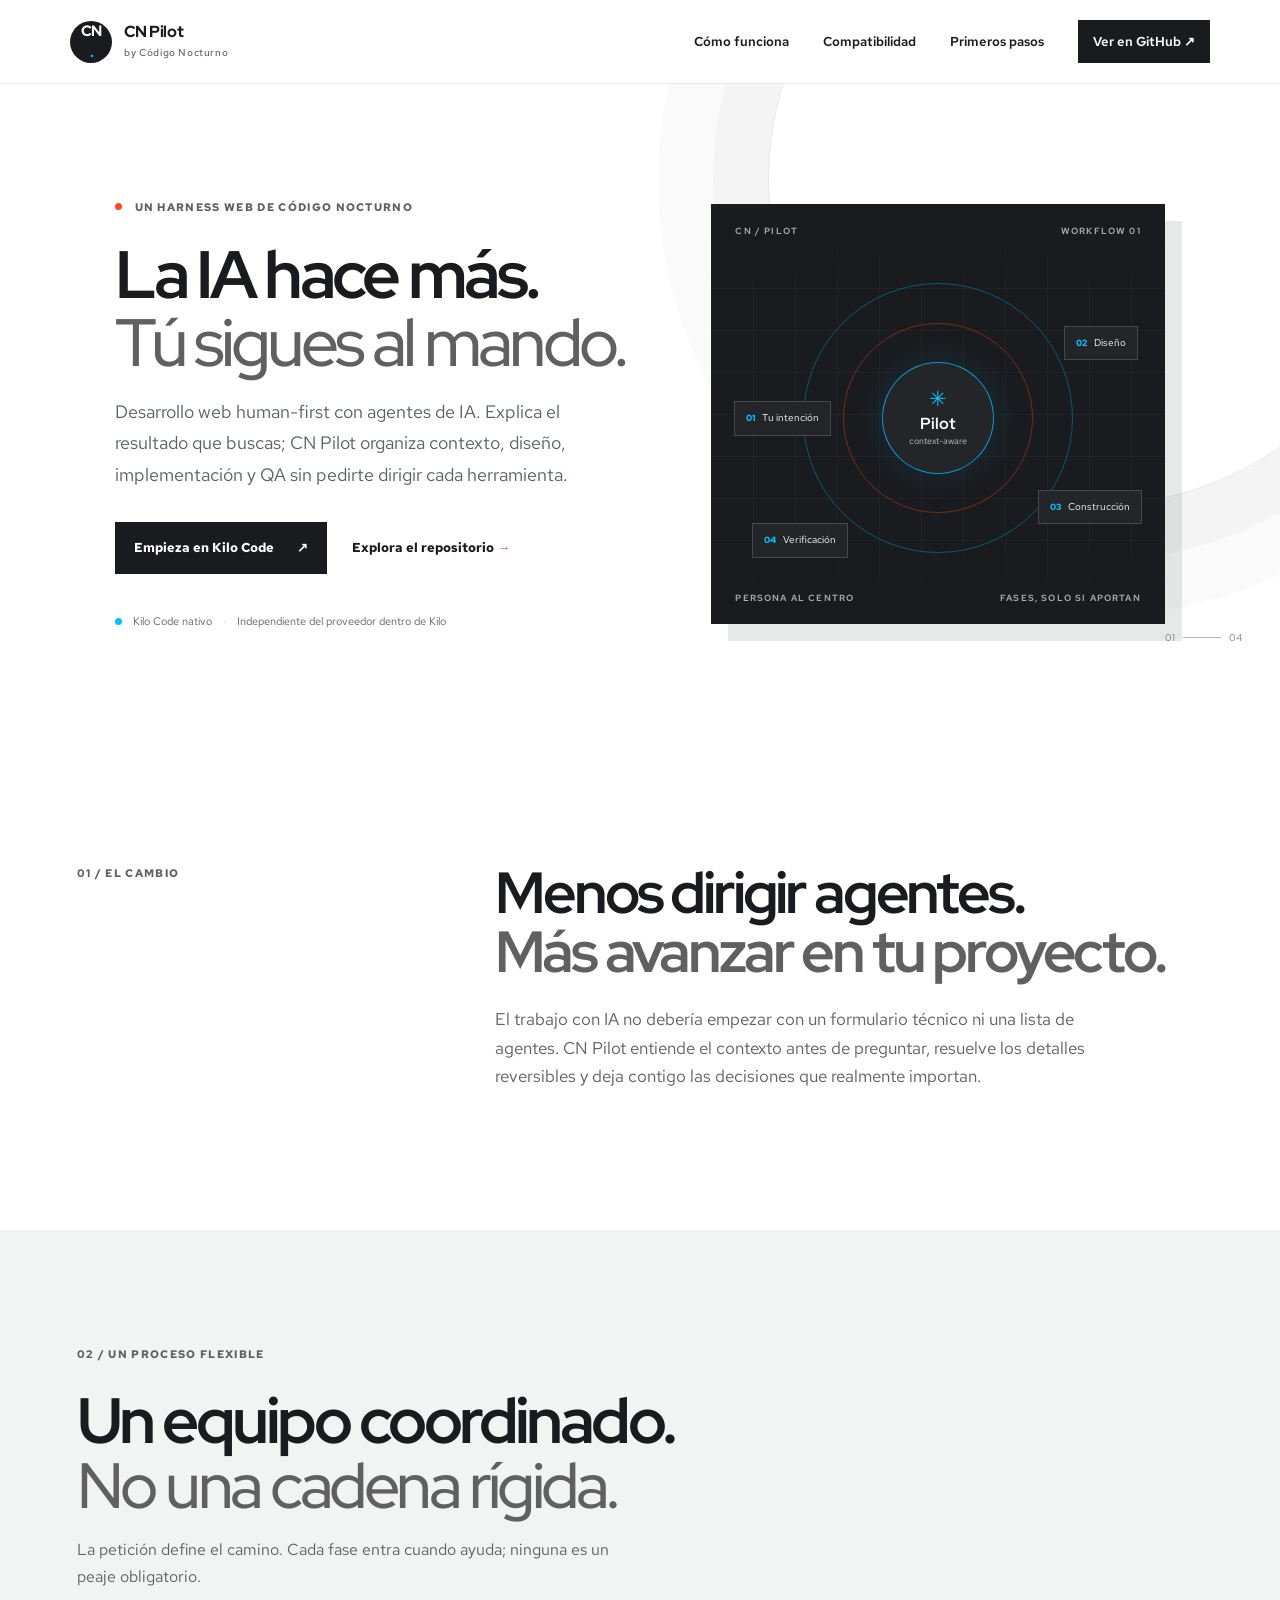
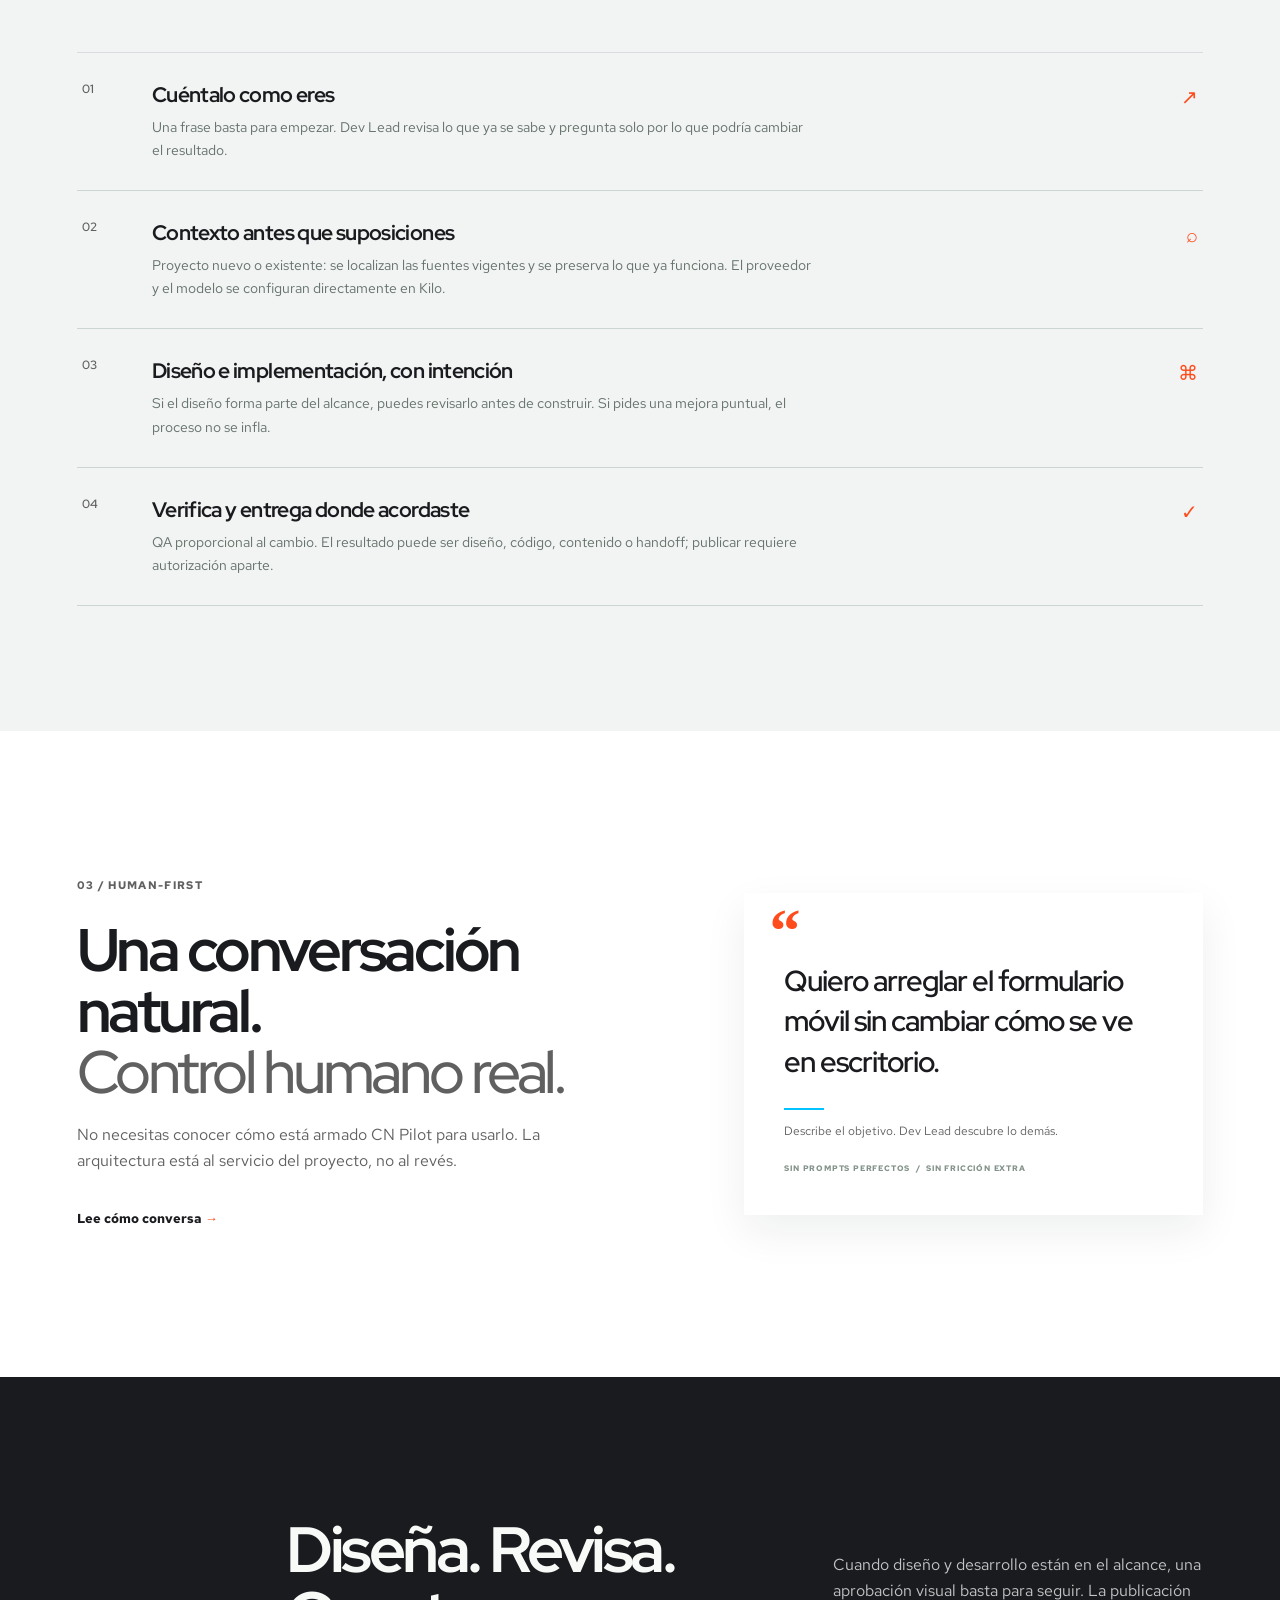
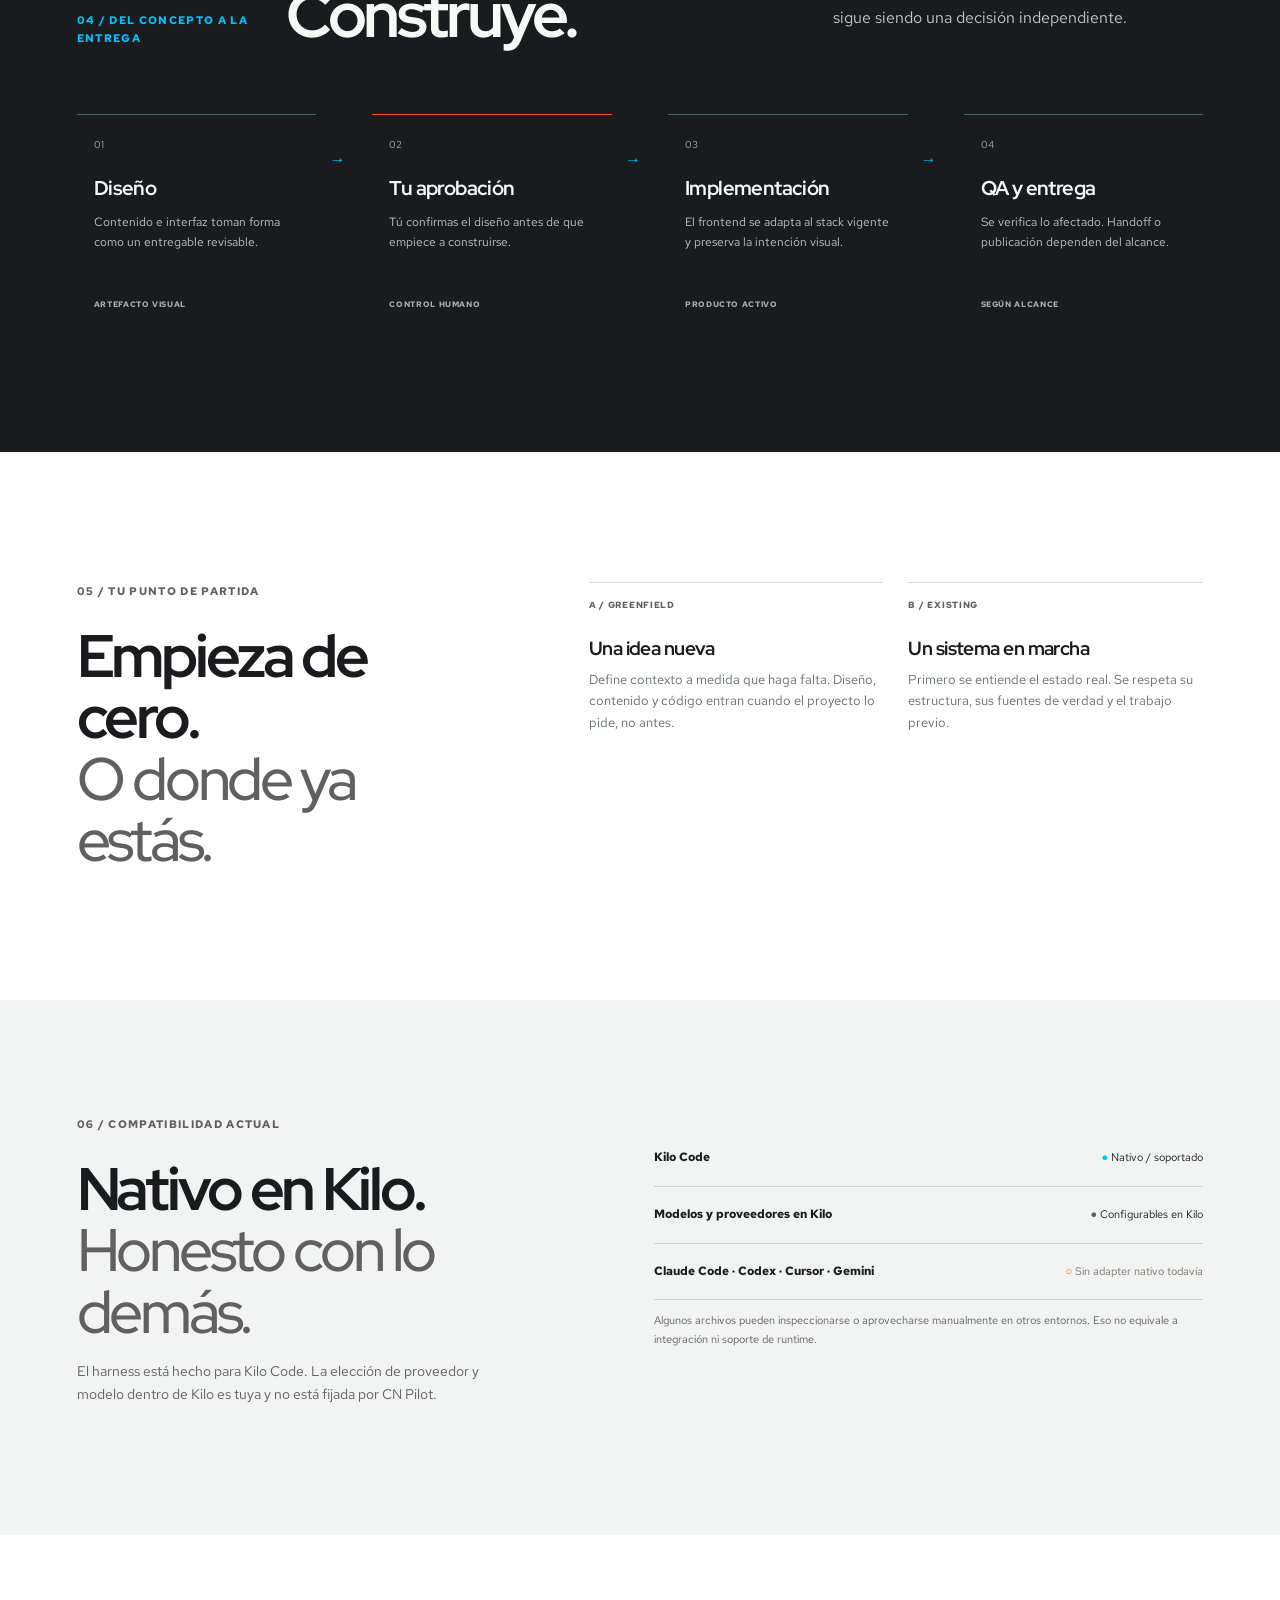
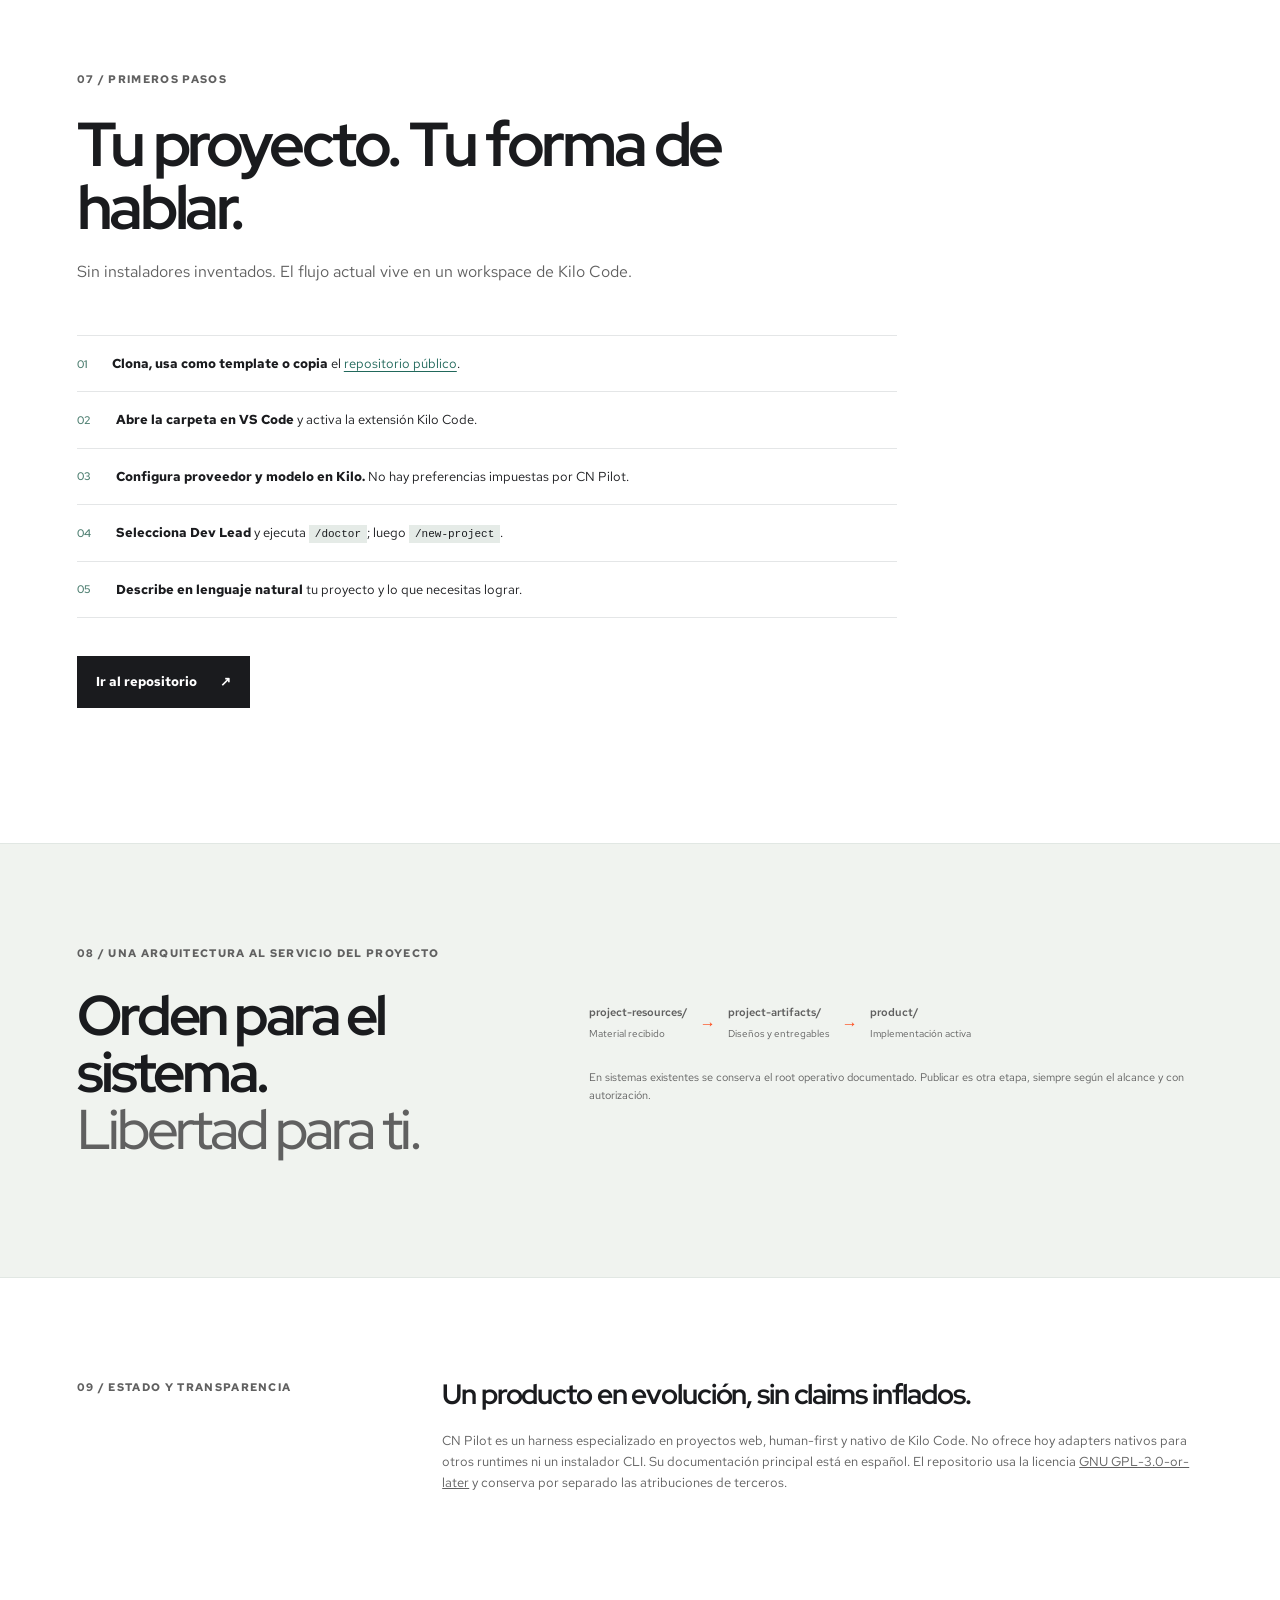
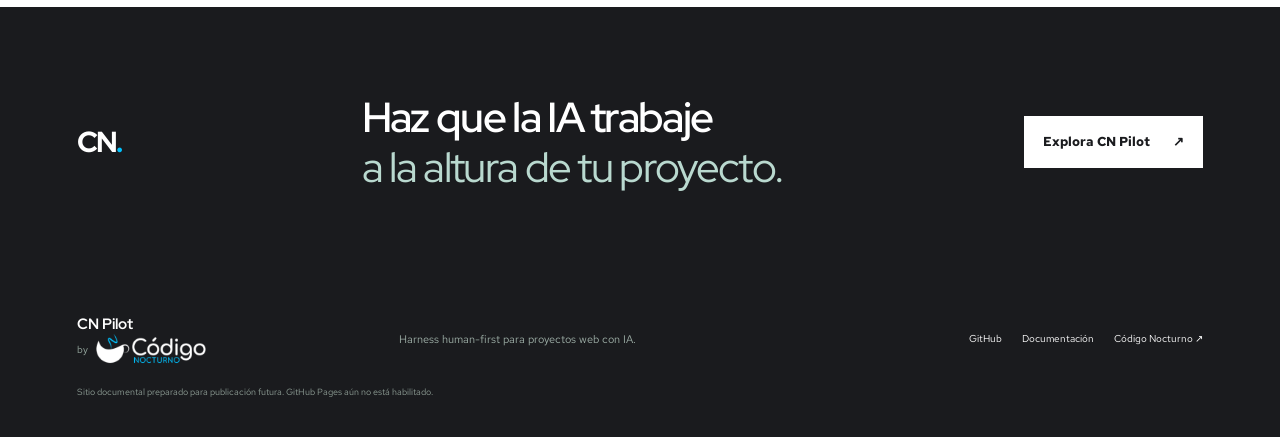
==== index.html @ 7b856ebf "docs: preparar sitio público de CN Pilot" ====
<!doctype html>
<html lang="es">
<head>
  <meta charset="utf-8">
  <meta name="viewport" content="width=device-width, initial-scale=1">
  <meta name="theme-color" content="#1a1b1e">
  <title>CN Pilot — desarrollo web human-first con agentes de IA</title>
  <meta name="description" content="CN Pilot coordina proyectos web con IA desde Kilo Code: contexto, diseño, implementación y QA, guiados por personas.">
  <link rel="canonical" href="https://luisygm.github.io/cn-pilot/">
  <meta property="og:type" content="website">
  <meta property="og:title" content="CN Pilot — desarrollo web human-first">
  <meta property="og:description" content="Un harness web human-first y nativo de Kilo Code. Tú describes el resultado; CN Pilot coordina el trabajo proporcionalmente.">
  <meta property="og:url" content="https://luisygm.github.io/cn-pilot/">
  <meta property="og:image" content="https://luisygm.github.io/cn-pilot/assets/og-image.png">
  <meta property="og:image:width" content="1200">
  <meta property="og:image:height" content="630">
  <meta property="og:image:alt" content="CN Pilot by Código Nocturno — La IA hace más. Tú sigues al mando.">
  <meta property="og:site_name" content="CN Pilot by Código Nocturno">
  <meta name="twitter:card" content="summary_large_image">
  <meta name="twitter:title" content="CN Pilot — desarrollo web human-first">
  <meta name="twitter:description" content="Un harness web human-first y nativo de Kilo Code.">
  <meta name="twitter:image" content="https://luisygm.github.io/cn-pilot/assets/og-image.png">
  <meta name="twitter:image:alt" content="CN Pilot by Código Nocturno — La IA hace más. Tú sigues al mando.">
  <link rel="icon" href="assets/favicon.svg" type="image/svg+xml">
  <link rel="stylesheet" href="assets/styles.css">
  <script src="assets/site.js" defer></script>
</head>
<body>
  <a class="skip-link" href="#contenido">Saltar al contenido</a>
  <header class="site-header">
    <a class="brand" href="#inicio" aria-label="CN Pilot, inicio">
      <span class="brand-mark" aria-hidden="true">CN<span>.</span></span>
      <span class="brand-name">CN Pilot<small>by Código Nocturno</small></span>
    </a>
    <button class="menu-toggle" aria-expanded="false" aria-controls="site-nav" aria-label="Abrir menú">Menú <span aria-hidden="true">＋</span></button>
    <nav id="site-nav" class="site-nav" aria-label="Navegación principal">
      <a href="#como-funciona">Cómo funciona</a>
      <a href="#compatibilidad">Compatibilidad</a>
      <a href="#empezar">Primeros pasos</a>
      <a class="nav-cta" href="https://github.com/LuisYGM/cn-pilot">Ver en GitHub <span aria-hidden="true">↗</span></a>
    </nav>
  </header>

  <main id="contenido">
    <section class="hero" id="inicio" aria-labelledby="hero-title">
      <div class="hero-copy">
        <p class="eyebrow"><span class="signal" aria-hidden="true"></span> Un harness web de Código Nocturno</p>
        <h1 id="hero-title">La IA hace más.<br><em>Tú sigues al mando.</em></h1>
        <p class="hero-lede">Desarrollo web human-first con agentes de IA. Explica el resultado que buscas; CN Pilot organiza contexto, diseño, implementación y QA sin pedirte dirigir cada herramienta.</p>
        <div class="hero-actions">
          <a class="button button-primary" href="#empezar">Empieza en Kilo Code <span aria-hidden="true">↗</span></a>
          <a class="text-link" href="https://github.com/LuisYGM/cn-pilot">Explora el repositorio <span aria-hidden="true">→</span></a>
        </div>
        <div class="hero-meta"><span class="kilo-dot" aria-hidden="true"></span> Kilo Code nativo <span class="meta-divider">·</span> Independiente del proveedor dentro de Kilo</div>
      </div>
      <div class="hero-visual" aria-label="Ilustración conceptual del flujo de trabajo">
        <div class="visual-top"><span>CN / PILOT</span><span>WORKFLOW 01</span></div>
        <div class="visual-lines" aria-hidden="true"><i></i><i></i><i></i><i></i><i></i></div>
        <div class="orbit orbit-one" aria-hidden="true"></div><div class="orbit orbit-two" aria-hidden="true"></div>
        <div class="pilot-core"><span class="core-cross" aria-hidden="true">✳</span><strong>Pilot</strong><small>context-aware</small></div>
        <div class="node node-human"><b>01</b><span>Tu intención</span></div>
        <div class="node node-design"><b>02</b><span>Diseño</span></div>
        <div class="node node-build"><b>03</b><span>Construcción</span></div>
        <div class="node node-qa"><b>04</b><span>Verificación</span></div>
        <div class="visual-bottom"><span>PERSONA AL CENTRO</span><span>FASES, SOLO SI APORTAN</span></div>
      </div>
      <div class="hero-index" aria-hidden="true"><span>01</span><span class="index-line"></span><span>04</span></div>
    </section>

    <section class="intro section-shell" aria-labelledby="intro-title">
      <p class="section-kicker">01 / El cambio</p>
      <div class="intro-content"><h2 id="intro-title">Menos dirigir agentes.<br><span>Más avanzar en tu proyecto.</span></h2><p>El trabajo con IA no debería empezar con un formulario técnico ni una lista de agentes. CN Pilot entiende el contexto antes de preguntar, resuelve los detalles reversibles y deja contigo las decisiones que realmente importan.</p></div>
    </section>

    <section class="workflow" id="como-funciona" aria-labelledby="workflow-title">
      <div class="section-shell">
        <div class="section-heading"><p class="section-kicker">02 / Un proceso flexible</p><h2 id="workflow-title">Un equipo coordinado.<br><em>No una cadena rígida.</em></h2><p>La petición define el camino. Cada fase entra cuando ayuda; ninguna es un peaje obligatorio.</p></div>
        <ol class="steps">
          <li><span class="step-num">01</span><div><h3>Cuéntalo como eres</h3><p>Una frase basta para empezar. Dev Lead revisa lo que ya se sabe y pregunta solo por lo que podría cambiar el resultado.</p></div><span class="step-symbol" aria-hidden="true">↗</span></li>
          <li><span class="step-num">02</span><div><h3>Contexto antes que suposiciones</h3><p>Proyecto nuevo o existente: se localizan las fuentes vigentes y se preserva lo que ya funciona. El proveedor y el modelo se configuran directamente en Kilo.</p></div><span class="step-symbol" aria-hidden="true">⌕</span></li>
          <li><span class="step-num">03</span><div><h3>Diseño e implementación, con intención</h3><p>Si el diseño forma parte del alcance, puedes revisarlo antes de construir. Si pides una mejora puntual, el proceso no se infla.</p></div><span class="step-symbol" aria-hidden="true">⌘</span></li>
          <li><span class="step-num">04</span><div><h3>Verifica y entrega donde acordaste</h3><p>QA proporcional al cambio. El resultado puede ser diseño, código, contenido o handoff; publicar requiere autorización aparte.</p></div><span class="step-symbol" aria-hidden="true">✓</span></li>
        </ol>
      </div>
    </section>

    <section class="human-first section-shell" aria-labelledby="human-title">
      <div class="human-copy"><p class="section-kicker">03 / Human-first</p><h2 id="human-title">Una conversación natural.<br><em>Control humano real.</em></h2><p>No necesitas conocer cómo está armado CN Pilot para usarlo. La arquitectura está al servicio del proyecto, no al revés.</p><a class="text-link" href="https://github.com/LuisYGM/cn-pilot/blob/main/.blueprint/docs/HUMAN-INTERACTION.md">Lee cómo conversa <span aria-hidden="true">→</span></a></div>
      <aside class="quote-card"><span class="quote-mark" aria-hidden="true">“</span><blockquote>Quiero arreglar el formulario móvil sin cambiar cómo se ve en escritorio.</blockquote><div class="quote-rule"></div><p>Describe el objetivo. Dev Lead descubre lo demás.</p><span class="quote-index">SIN PROMPTS PERFECTOS&nbsp; / &nbsp;SIN FRICCIÓN EXTRA</span></aside>
    </section>

    <section class="journey" aria-labelledby="journey-title">
      <div class="section-shell"><div class="journey-heading"><p class="section-kicker">04 / Del concepto a la entrega</p><h2 id="journey-title">Diseña. Revisa. Construye.</h2><p>Cuando diseño y desarrollo están en el alcance, una aprobación visual basta para seguir. La publicación sigue siendo una decisión independiente.</p></div>
        <div class="journey-track"><article><span class="track-step">01</span><h3>Diseño</h3><p>Contenido e interfaz toman forma como un entregable revisable.</p><span class="track-tag">ARTEFACTO VISUAL</span></article><span class="track-arrow" aria-hidden="true">→</span><article class="approval-step"><span class="track-step">02</span><h3>Tu aprobación</h3><p>Tú confirmas el diseño antes de que empiece a construirse.</p><span class="track-tag">CONTROL HUMANO</span></article><span class="track-arrow" aria-hidden="true">→</span><article><span class="track-step">03</span><h3>Implementación</h3><p>El frontend se adapta al stack vigente y preserva la intención visual.</p><span class="track-tag">PRODUCTO ACTIVO</span></article><span class="track-arrow" aria-hidden="true">→</span><article><span class="track-step">04</span><h3>QA y entrega</h3><p>Se verifica lo afectado. Handoff o publicación dependen del alcance.</p><span class="track-tag">SEGÚN ALCANCE</span></article></div>
      </div>
    </section>

    <section class="modes section-shell" aria-labelledby="modes-title"><div><p class="section-kicker">05 / Tu punto de partida</p><h2 id="modes-title">Empieza de cero.<br><em>O donde ya estás.</em></h2></div><div class="mode-grid"><article><span class="mode-marker">A / GREENFIELD</span><h3>Una idea nueva</h3><p>Define contexto a medida que haga falta. Diseño, contenido y código entran cuando el proyecto lo pide, no antes.</p></article><article><span class="mode-marker">B / EXISTING</span><h3>Un sistema en marcha</h3><p>Primero se entiende el estado real. Se respeta su estructura, sus fuentes de verdad y el trabajo previo.</p></article></div></section>

    <section class="compat" id="compatibilidad" aria-labelledby="compat-title"><div class="section-shell compat-layout"><div><p class="section-kicker">06 / Compatibilidad actual</p><h2 id="compat-title">Nativo en Kilo.<br><em>Honesto con lo demás.</em></h2><p>El harness está hecho para Kilo Code. La elección de proveedor y modelo dentro de Kilo es tuya y no está fijada por CN Pilot.</p></div><div class="compat-list"><div class="compat-row"><span class="compat-name">Kilo Code</span><span class="compat-state native">Nativo / soportado</span></div><div class="compat-row"><span class="compat-name">Modelos y proveedores en Kilo</span><span class="compat-state configurable">Configurables en Kilo</span></div><div class="compat-row"><span class="compat-name">Claude Code · Codex · Cursor · Gemini</span><span class="compat-state later">Sin adapter nativo todavía</span></div><p>Algunos archivos pueden inspeccionarse o aprovecharse manualmente en otros entornos. Eso no equivale a integración ni soporte de runtime.</p></div></div></section>

    <section class="start section-shell" id="empezar" aria-labelledby="start-title"><div class="start-heading"><p class="section-kicker">07 / Primeros pasos</p><h2 id="start-title">Tu proyecto. Tu forma de hablar.</h2><p>Sin instaladores inventados. El flujo actual vive en un workspace de Kilo Code.</p></div><ol class="start-list"><li><span>01</span><p><strong>Clona, usa como template o copia</strong> el <a href="https://github.com/LuisYGM/cn-pilot">repositorio público</a>.</p></li><li><span>02</span><p><strong>Abre la carpeta en VS Code</strong> y activa la extensión Kilo Code.</p></li><li><span>03</span><p><strong>Configura proveedor y modelo en Kilo.</strong> No hay preferencias impuestas por CN Pilot.</p></li><li><span>04</span><p><strong>Selecciona Dev Lead</strong> y ejecuta <code>/doctor</code>; luego <code>/new-project</code>.</p></li><li><span>05</span><p><strong>Describe en lenguaje natural</strong> tu proyecto y lo que necesitas lograr.</p></li></ol><a class="button button-dark" href="https://github.com/LuisYGM/cn-pilot">Ir al repositorio <span aria-hidden="true">↗</span></a></section>

    <section class="architecture" aria-labelledby="architecture-title"><div class="section-shell architecture-inner"><div><p class="section-kicker">08 / Una arquitectura al servicio del proyecto</p><h2 id="architecture-title">Orden para el sistema.<br><em>Libertad para ti.</em></h2></div><div class="architecture-map"><div><code>project-resources/</code><span>Material recibido</span></div><b aria-hidden="true">→</b><div><code>project-artifacts/</code><span>Diseños y entregables</span></div><b aria-hidden="true">→</b><div><code>product/</code><span>Implementación activa</span></div><p>En sistemas existentes se conserva el root operativo documentado. Publicar es otra etapa, siempre según el alcance y con autorización.</p></div></div></section>

    <section class="transparency section-shell" aria-labelledby="transparency-title"><p class="section-kicker">09 / Estado y transparencia</p><div><h2 id="transparency-title">Un producto en evolución, sin claims inflados.</h2><p>CN Pilot es un harness especializado en proyectos web, human-first y nativo de Kilo Code. No ofrece hoy adapters nativos para otros runtimes ni un instalador CLI. Su documentación principal está en español. El repositorio usa la licencia <a href="https://github.com/LuisYGM/cn-pilot/blob/main/LICENSE">GNU GPL-3.0-or-later</a> y conserva por separado las atribuciones de terceros.</p></div></section>

    <section class="closing"><div class="section-shell closing-inner"><span class="closing-mark" aria-hidden="true">CN<span>.</span></span><p>Haz que la IA trabaje<br><em>a la altura de tu proyecto.</em></p><a class="button button-light" href="https://github.com/LuisYGM/cn-pilot">Explora CN Pilot <span aria-hidden="true">↗</span></a></div></section>
  </main>
  <footer class="site-footer"><div class="footer-brand"><a href="#inicio">CN Pilot</a><span class="parent-brand">by <a href="https://codigonocturno.com/" aria-label="Código Nocturno"><img src="assets/codigo-nocturno-logo-white.png" width="110" height="31" alt="Código Nocturno" loading="lazy"></a></span></div><p>Harness human-first para proyectos web con IA.</p><div class="footer-links"><a href="https://github.com/LuisYGM/cn-pilot">GitHub</a><a href="https://github.com/LuisYGM/cn-pilot/tree/main/.blueprint/docs">Documentación</a><a href="https://codigonocturno.com/">Código Nocturno ↗</a></div><small>Sitio documental preparado para publicación futura. GitHub Pages aún no está habilitado.</small></footer>
</body>
</html>
---- assets/styles.css ----
@import url('https://fonts.googleapis.com/css2?family=Red+Hat+Display:wght@400;500;600;700;800;900&family=Red+Hat+Text:wght@400;500;600&display=swap');

:root{color-scheme:light;--ink:#172320;--muted:#66716d;--paper:#f7f8f4;--white:#fff;--line:#dce3df;--cyan:#00c3ff;--orange:#fe4c1c;--green:#17463d;--deep:#10211f;--font-display:'Red Hat Display',Arial,sans-serif;--font-body:'Red Hat Text',Arial,sans-serif;--measure:1200px;scroll-behavior:smooth}
*{box-sizing:border-box}body{margin:0;color:var(--ink);background:var(--paper);font-family:var(--font-body);font-size:16px;line-height:1.65;-webkit-font-smoothing:antialiased}a{color:inherit}a:focus-visible,button:focus-visible{outline:3px solid var(--orange);outline-offset:4px}.skip-link{position:absolute;z-index:20;top:8px;left:8px;transform:translateY(-150%);padding:10px 14px;background:var(--white);color:var(--ink)}.skip-link:focus{transform:none}.site-header{height:84px;padding:0 max(5.5vw,24px);display:flex;align-items:center;justify-content:space-between;border-bottom:1px solid rgba(23,35,32,.1);background:var(--paper)}.brand{display:flex;align-items:center;gap:12px;text-decoration:none}.brand-mark{width:42px;height:42px;border-radius:50%;display:grid;place-items:center;background:var(--deep);color:var(--white);font:800 15px var(--font-display);letter-spacing:-1px}.brand-mark span,.closing-mark span{color:var(--cyan)}.brand-name{font:800 16px/1.05 var(--font-display);letter-spacing:-.4px}.brand-name small{display:block;margin-top:5px;font:500 10px var(--font-body);letter-spacing:.06em;color:var(--muted)}.site-nav{display:flex;align-items:center;gap:34px}.site-nav a{text-decoration:none;font-size:13px;font-weight:600}.site-nav a:hover,.footer-links a:hover,.text-link:hover{color:#087f9c}.site-nav .nav-cta{padding:11px 15px;background:var(--deep);color:white}.menu-toggle{display:none}.hero{position:relative;min-height:650px;padding:96px max(9vw,32px) 86px;display:grid;grid-template-columns:1.08fr .92fr;gap:5vw;align-items:center;overflow:hidden;background:var(--paper)}.hero:before{content:"";position:absolute;top:-230px;right:-140px;width:650px;height:650px;border:1px solid rgba(23,70,61,.1);border-radius:50%;box-shadow:0 0 0 55px rgba(23,70,61,.025),0 0 0 110px rgba(23,70,61,.02)}.hero-copy,.hero-visual{position:relative;z-index:1}.eyebrow,.section-kicker{margin:0;color:#3c6860;font-size:11px;font-weight:700;letter-spacing:.12em;text-transform:uppercase}.signal{display:inline-block;width:7px;height:7px;margin-right:9px;vertical-align:1px;background:var(--orange);border-radius:50%}.hero h1,.section-heading h2,.intro h2,.human-copy h2,.journey-heading h2,.modes h2,.compat h2,.start h2,.architecture h2{margin:25px 0 19px;font:700 clamp(42px,5.2vw,70px)/1.02 var(--font-display);letter-spacing:-.055em}.hero h1 em,.section-heading h2 em,.human-copy h2 em,.modes h2 em,.compat h2 em,.architecture h2 em{font-weight:500;font-style:normal;color:#458277}.hero-lede{max-width:520px;color:#58645f;font-size:18px;line-height:1.75}.hero-actions{display:flex;align-items:center;gap:25px;margin-top:32px}.button{display:inline-flex;align-items:center;gap:23px;padding:15px 19px;text-decoration:none;font-size:13px;font-weight:700;transition:transform .2s,background .2s}.button:hover{transform:translateY(-2px)}.button-primary{background:var(--green);color:white}.button-primary:hover{background:var(--deep)}.text-link{font-size:13px;font-weight:700;text-decoration:none}.text-link span{color:var(--orange)}.hero-meta{margin-top:38px;color:var(--muted);font-size:11px}.kilo-dot{display:inline-block;width:7px;height:7px;border-radius:50%;background:var(--cyan);margin-right:8px}.meta-divider{margin:0 8px;color:#adb6b1}.hero-visual{height:420px;max-width:520px;width:100%;justify-self:end;background:var(--deep);color:white;overflow:hidden;position:relative;box-shadow:17px 17px 0 rgba(23,70,61,.11)}.visual-top,.visual-bottom{position:absolute;left:24px;right:24px;display:flex;justify-content:space-between;font:600 9px var(--font-body);letter-spacing:.13em;color:#9db3aa}.visual-top{top:21px}.visual-bottom{bottom:20px}.visual-lines{position:absolute;inset:0;opacity:.24;background-image:linear-gradient(rgba(185,210,197,.16) 1px,transparent 1px),linear-gradient(90deg,rgba(185,210,197,.16) 1px,transparent 1px);background-size:42px 42px;mask-image:linear-gradient(to bottom,transparent 3%,#000 22%,#000 78%,transparent 100%)}.orbit{position:absolute;left:50%;top:51%;transform:translate(-50%,-50%);border:1px solid rgba(0,195,255,.35);border-radius:50%}.orbit-one{width:270px;height:270px}.orbit-two{width:190px;height:190px;border-color:rgba(254,76,28,.38)}.pilot-core{position:absolute;left:50%;top:51%;transform:translate(-50%,-50%);width:112px;height:112px;border-radius:50%;display:flex;align-items:center;justify-content:center;flex-direction:column;border:1px solid rgba(0,195,255,.75);background:#18342f;box-shadow:0 0 35px rgba(0,195,255,.13)}.core-cross{font-size:21px;color:var(--cyan);line-height:1}.pilot-core strong{font:700 16px var(--font-display);margin-top:4px}.pilot-core small{font-size:9px;color:#b2c5bd}.node{position:absolute;padding:8px 11px;background:#203b35;border:1px solid rgba(255,255,255,.16);font-size:10px}.node b{color:var(--cyan);margin-right:7px;font-size:9px}.node-human{left:5%;top:47%}.node-design{right:6%;top:29%}.node-build{right:5%;top:68%}.node-qa{left:9%;top:76%}.hero-index{position:absolute;right:3%;bottom:88px;display:flex;align-items:center;gap:8px;color:#78847d;font-size:10px}.index-line{width:38px;height:1px;background:#aeb9b3}.section-shell{width:min(var(--measure),calc(100% - 12vw));margin-inline:auto}.intro{padding-block:130px 140px;display:grid;grid-template-columns:.6fr 1.4fr;gap:9vw}.intro h2{font-size:clamp(35px,4.5vw,58px);margin:0 0 24px}.intro h2 span{color:#59736c}.intro-content>p{max-width:630px;margin:0;color:var(--muted);font-size:17px}.workflow{padding:115px 0 125px;background:#e9efeb}.section-heading{max-width:700px}.section-heading h2,.journey-heading h2{font-size:clamp(40px,5vw,64px)}.section-heading>p:last-child,.journey-heading>p:last-child{max-width:550px;color:var(--muted)}.steps{margin:62px 0 0;padding:0;list-style:none;border-top:1px solid #cbd6d0}.steps li{min-height:133px;padding:28px 5px;display:grid;grid-template-columns:70px 1fr 40px;align-items:start;border-bottom:1px solid #cbd6d0}.step-num{font:600 12px var(--font-display);color:#4d7d71}.steps h3,.journey-track h3,.mode-grid h3{margin:0 0 8px;font:700 21px var(--font-display);letter-spacing:-.03em}.steps p,.mode-grid p{max-width:660px;margin:0;color:#63716a;font-size:14px}.step-symbol{justify-self:end;font-size:20px;color:var(--orange)}.human-first{padding-block:145px;display:grid;grid-template-columns:1fr .85fr;gap:10vw;align-items:center}.human-copy h2,.modes h2,.compat h2,.architecture h2{font-size:clamp(39px,4.8vw,60px)}.human-copy>p:not(.section-kicker){max-width:465px;color:var(--muted)}.human-copy .text-link{display:inline-block;margin-top:18px}.quote-card{position:relative;padding:40px 40px 35px;background:white;box-shadow:0 16px 40px rgba(16,33,31,.07)}.quote-mark{position:absolute;top:2px;left:25px;color:var(--orange);font:700 62px Georgia}.quote-card blockquote{position:relative;margin:28px 0 25px;font:600 clamp(21px,2.4vw,29px)/1.4 var(--font-display);letter-spacing:-.035em}.quote-rule{width:40px;height:2px;background:var(--cyan)}.quote-card p{color:var(--muted);font-size:12px}.quote-index{color:#83928a;font-size:8px;font-weight:700;letter-spacing:.1em}.journey{padding-block:115px;background:var(--deep);color:#f7faf7}.journey-heading{display:flex;align-items:end;justify-content:space-between;gap:30px}.journey-heading h2{margin-bottom:0}.journey-heading>p:last-child{max-width:370px;color:#b0c1b8}.journey .section-kicker{color:#8bb4a5}.journey-track{display:grid;grid-template-columns:1fr 30px 1fr 30px 1fr 30px 1fr;gap:13px;margin-top:67px}.journey-track article{min-height:205px;padding:22px 17px;border-top:1px solid #466158}.journey-track .approval-step{border-color:var(--orange)}.track-step{display:block;margin-bottom:21px;color:#7fa899;font-size:10px}.journey-track h3{font-size:20px}.journey-track p{min-height:64px;color:#b2c1b9;font-size:12px;line-height:1.65}.track-tag{color:#8ca79b;font-size:8px;font-weight:700;letter-spacing:.08em}.track-arrow{padding-top:33px;color:var(--cyan)}.modes{padding-block:130px;display:grid;grid-template-columns:.8fr 1.2fr;gap:8vw;align-items:start}.modes h2{margin-bottom:0}.mode-grid{display:grid;grid-template-columns:1fr 1fr;gap:25px}.mode-grid article{padding-top:15px;border-top:1px solid #bdcac3}.mode-marker{display:block;margin-bottom:23px;color:#64877d;font-size:9px;font-weight:700;letter-spacing:.08em}.mode-grid h3{font-size:19px}.mode-grid p{font-size:13px}.compat{padding-block:115px;background:#e9efeb}.compat-layout{display:grid;grid-template-columns:.9fr 1.1fr;gap:10vw}.compat h2{margin-bottom:18px}.compat-layout>div:first-child>p:last-child{max-width:435px;color:var(--muted);font-size:14px}.compat-list{padding-top:15px}.compat-row{display:flex;justify-content:space-between;gap:20px;padding:18px 0;border-bottom:1px solid #cbd6d0;font-size:12px}.compat-name{font-weight:700}.compat-state{font-size:11px}.native{color:#236b52}.configurable{color:#397583}.later{color:#7a7368}.compat-list>p{color:var(--muted);font-size:11px}.start{padding-block:135px}.start-heading{max-width:740px}.start h2{font-size:clamp(39px,5vw,62px)}.start-heading>p:last-child{color:var(--muted)}.start-list{max-width:820px;margin:50px 0 38px;padding:0;list-style:none;border-top:1px solid var(--line)}.start-list li{display:flex;gap:25px;align-items:center;padding:17px 0;border-bottom:1px solid var(--line)}.start-list li>span{font:600 11px var(--font-display);color:#508073}.start-list p{margin:0;font-size:13px}.start-list code{padding:3px 6px;background:#e5ebe7;font-size:11px}.start-list a{color:#21685b;text-decoration-thickness:1px;text-underline-offset:3px}.button-dark{background:var(--deep);color:white}.button-dark:hover{background:#245b4e}.architecture{padding-block:100px;background:#f0f3ef;border-block:1px solid #e1e7e3}.architecture-inner{display:grid;grid-template-columns:.8fr 1.2fr;gap:8vw;align-items:center}.architecture h2{font-size:clamp(38px,4.5vw,56px)}.architecture-map{display:flex;align-items:center;gap:12px;flex-wrap:wrap}.architecture-map>div{display:flex;flex-direction:column;gap:7px}.architecture-map code{font:600 11px var(--font-body);color:#286756}.architecture-map span{color:var(--muted);font-size:10px}.architecture-map>b{color:var(--orange)}.architecture-map>p{flex-basis:100%;margin-top:13px;color:var(--muted);font-size:11px}.transparency{padding-block:100px;display:grid;grid-template-columns:.55fr 1.45fr;gap:6vw}.transparency h2{margin:0 0 18px;font:700 28px/1.2 var(--font-display);letter-spacing:-.04em}.transparency>div>p{max-width:820px;color:var(--muted);font-size:13px}.closing{background:var(--green);color:white}.closing-inner{min-height:270px;display:flex;align-items:center;justify-content:space-between;gap:25px}.closing-mark{font:800 29px var(--font-display);letter-spacing:-2px}.closing-inner>p{margin:0;font:600 clamp(24px,3.4vw,42px)/1.2 var(--font-display);letter-spacing:-.04em}.closing-inner>p em{color:#b9d9cf;font-style:normal;font-weight:400}.button-light{background:white;color:var(--deep)}.site-footer{padding:37px max(6vw,24px);display:grid;grid-template-columns:1fr 1.3fr 1.3fr;align-items:center;gap:20px;background:var(--deep);color:white}.footer-brand{display:flex;flex-direction:column;font:700 15px var(--font-display)}.footer-brand>a,.footer-brand span a{color:white;text-decoration:none}.footer-brand span{color:#98aaa1;font:400 10px var(--font-body)}.site-footer>p{color:#9eafa7;font-size:11px}.footer-links{display:flex;justify-content:flex-end;gap:20px}.footer-links a{font-size:10px;text-decoration:none}.site-footer>small{grid-column:1/-1;color:#8d9c94;font-size:9px}
@media(max-width:900px){.site-nav{gap:18px}.hero{padding-inline:7vw;gap:3vw}.hero-visual{height:370px}.node{font-size:9px}.section-shell{width:calc(100% - 10vw)}.intro{gap:5vw}.journey-heading{display:block}.journey-heading>p:last-child{margin-top:18px}.journey-track{grid-template-columns:1fr 20px 1fr;row-gap:10px}.journey-track article:nth-of-type(3){grid-column:1}.journey-track article:nth-of-type(4){grid-column:3}.journey-track .track-arrow:nth-of-type(4){grid-column:2;grid-row:2}.modes,.compat-layout,.architecture-inner{gap:5vw}.site-footer{grid-template-columns:1fr 1fr}.footer-links{grid-column:1/-1;justify-content:flex-start}}
@media(max-width:680px){.site-header{height:70px;padding-inline:22px}.menu-toggle{display:flex;gap:8px;align-items:center;border:0;background:transparent;color:var(--ink);font:600 12px var(--font-body);padding:10px}.menu-toggle span{color:var(--orange);font-size:18px}.site-nav{display:none;position:absolute;z-index:5;top:69px;left:0;right:0;padding:18px 22px 24px;flex-direction:column;align-items:stretch;gap:0;background:var(--paper);border-bottom:1px solid var(--line)}.site-nav.is-open{display:flex}.site-nav a{padding:12px 4px}.site-nav .nav-cta{margin-top:8px;padding:13px}.hero{padding:73px 25px 70px;display:block;min-height:0}.hero h1{font-size:clamp(43px,11vw,61px)}.hero-lede{font-size:16px}.hero-actions{align-items:flex-start;flex-direction:column;gap:18px}.hero-meta{font-size:10px}.hero-visual{height:340px;margin-top:55px}.node-human{left:3%}.node-design{right:3%}.node-build{right:2%}.node-qa{left:5%}.hero-index{display:none}.section-shell{width:calc(100% - 48px)}.intro{padding-block:86px;display:block}.intro-content{margin-top:30px}.intro h2{font-size:39px}.intro-content>p{font-size:15px}.workflow{padding-block:83px}.section-heading h2,.journey-heading h2{font-size:43px}.steps{margin-top:42px}.steps li{grid-template-columns:43px 1fr 22px;gap:4px;min-height:0;padding-block:24px}.steps h3{font-size:18px}.steps p{font-size:12px}.step-symbol{font-size:16px}.human-first{padding-block:90px;display:block}.human-copy h2,.modes h2,.compat h2,.architecture h2{font-size:42px}.quote-card{margin-top:40px;padding:32px 27px}.journey{padding-block:83px}.journey-track{grid-template-columns:1fr 22px 1fr;gap:8px}.journey-track article{padding:18px 8px;min-height:210px}.journey-track .track-step{margin-bottom:13px}.journey-track h3{font-size:16px}.journey-track p{font-size:11px}.journey-track .track-tag{font-size:7px}.track-arrow{padding-top:30px}.modes{padding-block:90px;display:block}.mode-grid{margin-top:35px;gap:18px}.mode-grid h3{font-size:17px}.mode-grid p{font-size:12px}.compat{padding-block:84px}.compat-layout{display:block}.compat-list{margin-top:34px}.compat-row{display:block}.compat-state{display:block;margin-top:4px}.start{padding-block:90px}.start h2{font-size:42px}.start-list{margin-top:35px}.start-list li{align-items:flex-start;gap:16px}.start-list p{font-size:12px}.architecture{padding-block:75px}.architecture-inner{display:block}.architecture-map{margin-top:30px;gap:8px}.architecture-map code{font-size:9px}.architecture-map span{font-size:8px}.transparency{padding-block:75px;display:block}.transparency>div{margin-top:22px}.transparency h2{font-size:26px}.closing-inner{min-height:0;padding-block:47px;display:grid;grid-template-columns:1fr auto}.closing-mark{grid-column:1}.closing-inner>p{grid-column:1/-1;grid-row:2;font-size:30px}.closing-inner .button{grid-column:1/-1;grid-row:3;justify-self:start}.site-footer{padding-block:30px;grid-template-columns:1fr;gap:10px}.footer-links{grid-column:auto;flex-wrap:wrap;gap:14px}.site-footer>small{grid-column:auto;margin-top:9px}}
@media(prefers-reduced-motion:reduce){:root{scroll-behavior:auto}*,*::before,*::after{animation-duration:.01ms!important;animation-iteration-count:1!important;transition-duration:.01ms!important}}

/* Identidad contrastada con el sitio vigente de Código Nocturno. */
:root{--ink:#1a1b1e;--muted:#606060;--paper:#fff;--line:#e4e6e7;--green:#1a1b1e;--deep:#1a1b1e}
.hero h1 em,.section-heading h2 em,.human-copy h2 em,.modes h2 em,.compat h2 em,.architecture h2 em{color:#606060}
.eyebrow,.section-kicker{color:#606060}
.site-nav a:hover,.footer-links a:hover,.text-link:hover{color:#00c3ff}
.hero:before{border-color:rgba(26,27,30,.1);box-shadow:0 0 0 55px rgba(26,27,30,.025),0 0 0 110px rgba(26,27,30,.02)}
.workflow,.compat{background:#f2f3f3}
.steps,.mode-grid article{border-color:#d8dcde}
.journey .section-kicker{color:#00c3ff}
.compat-state.native,.compat-state.configurable{color:#1a1b1e}
.compat-state.native:before{content:"● ";color:#00c3ff}
.compat-state.configurable:before{content:"● ";color:#606060}
.compat-state.later:before{content:"○ ";color:#fe4c1c}
.intro h2 span,.steps .step-num,.mode-marker,.architecture-map code{color:#606060}
.hero-visual{background:#1a1b1e}
.pilot-core,.node{background:#242529}
.visual-top,.visual-bottom,.visual-top span,.visual-bottom span{color:#a7adb0}
.pilot-core small,.journey-track p,.journey-heading>p:last-child{color:#c2c4c5}
.track-step,.track-tag,.journey .track-step,.journey .track-tag{color:#a7adb0}
.footer-brand .parent-brand{display:flex;align-items:center;gap:8px}
.footer-brand .parent-brand img{display:block;width:110px;height:auto;max-width:100%}
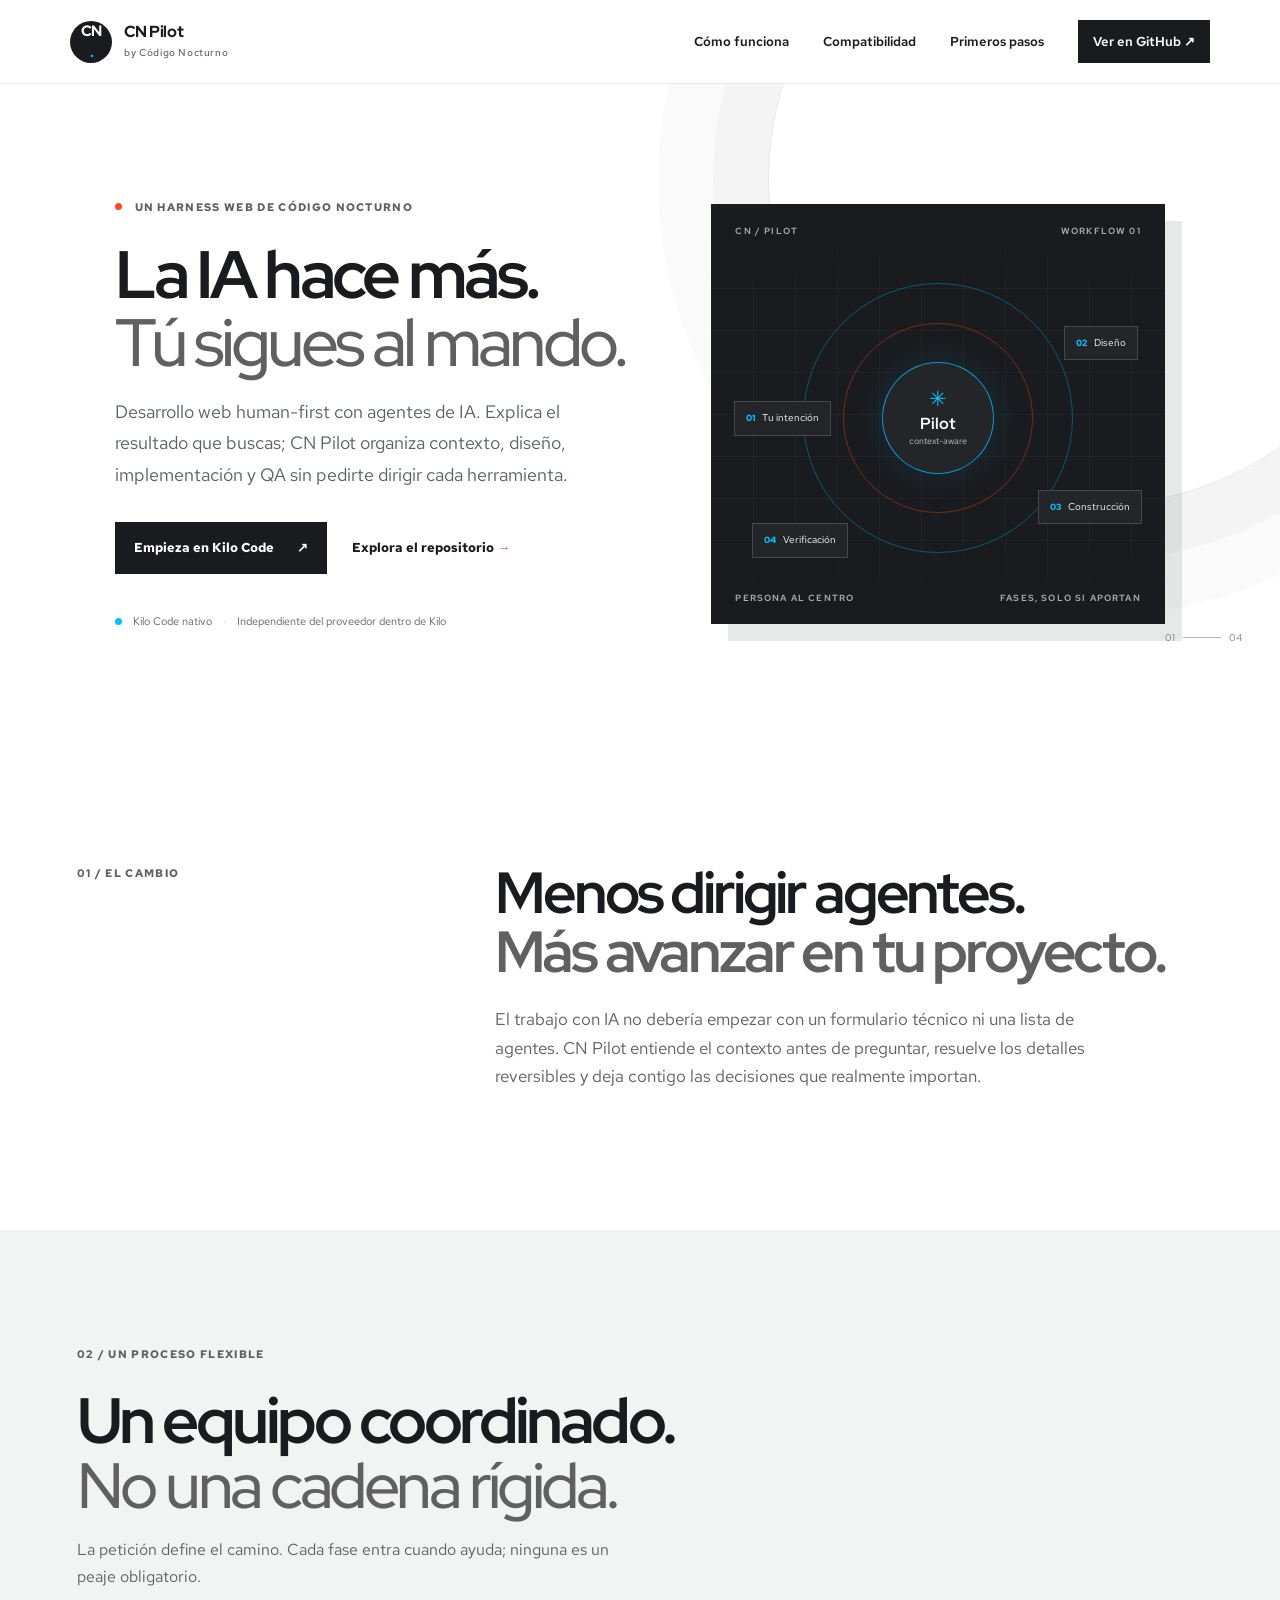
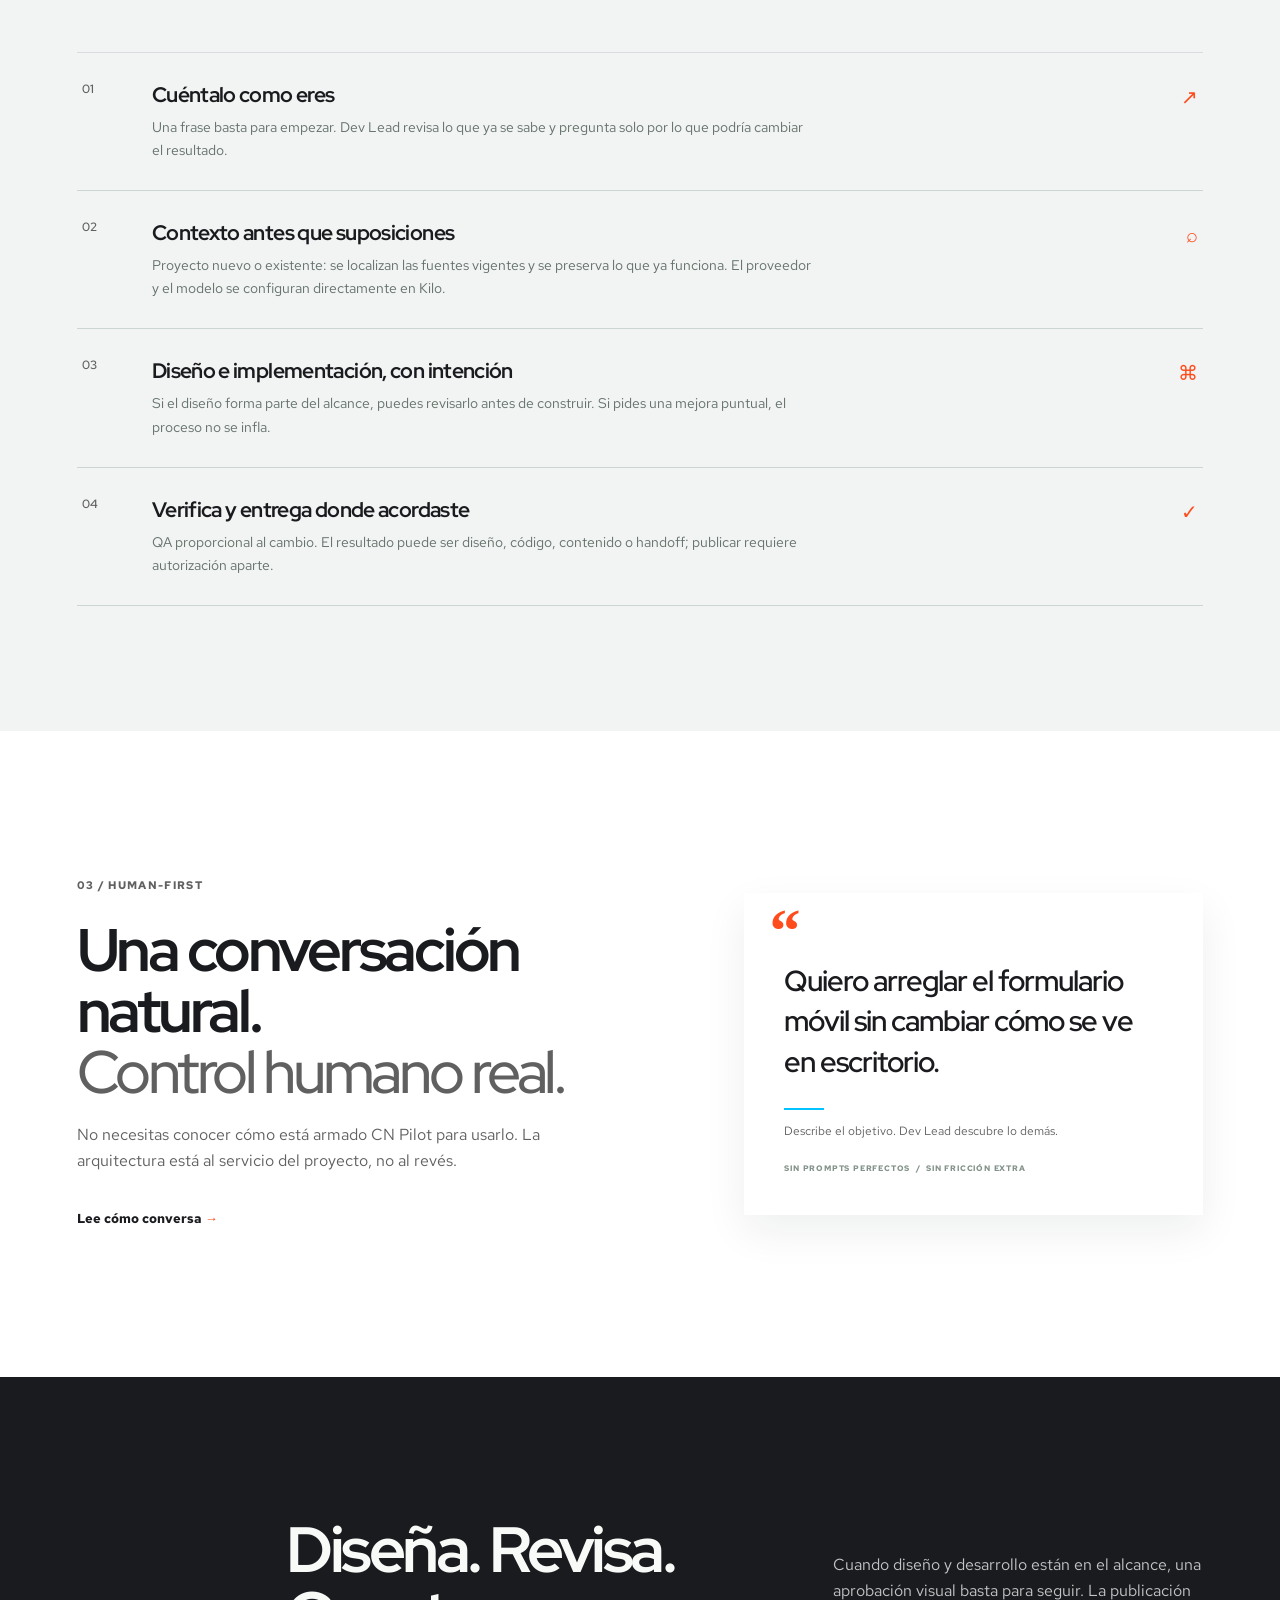
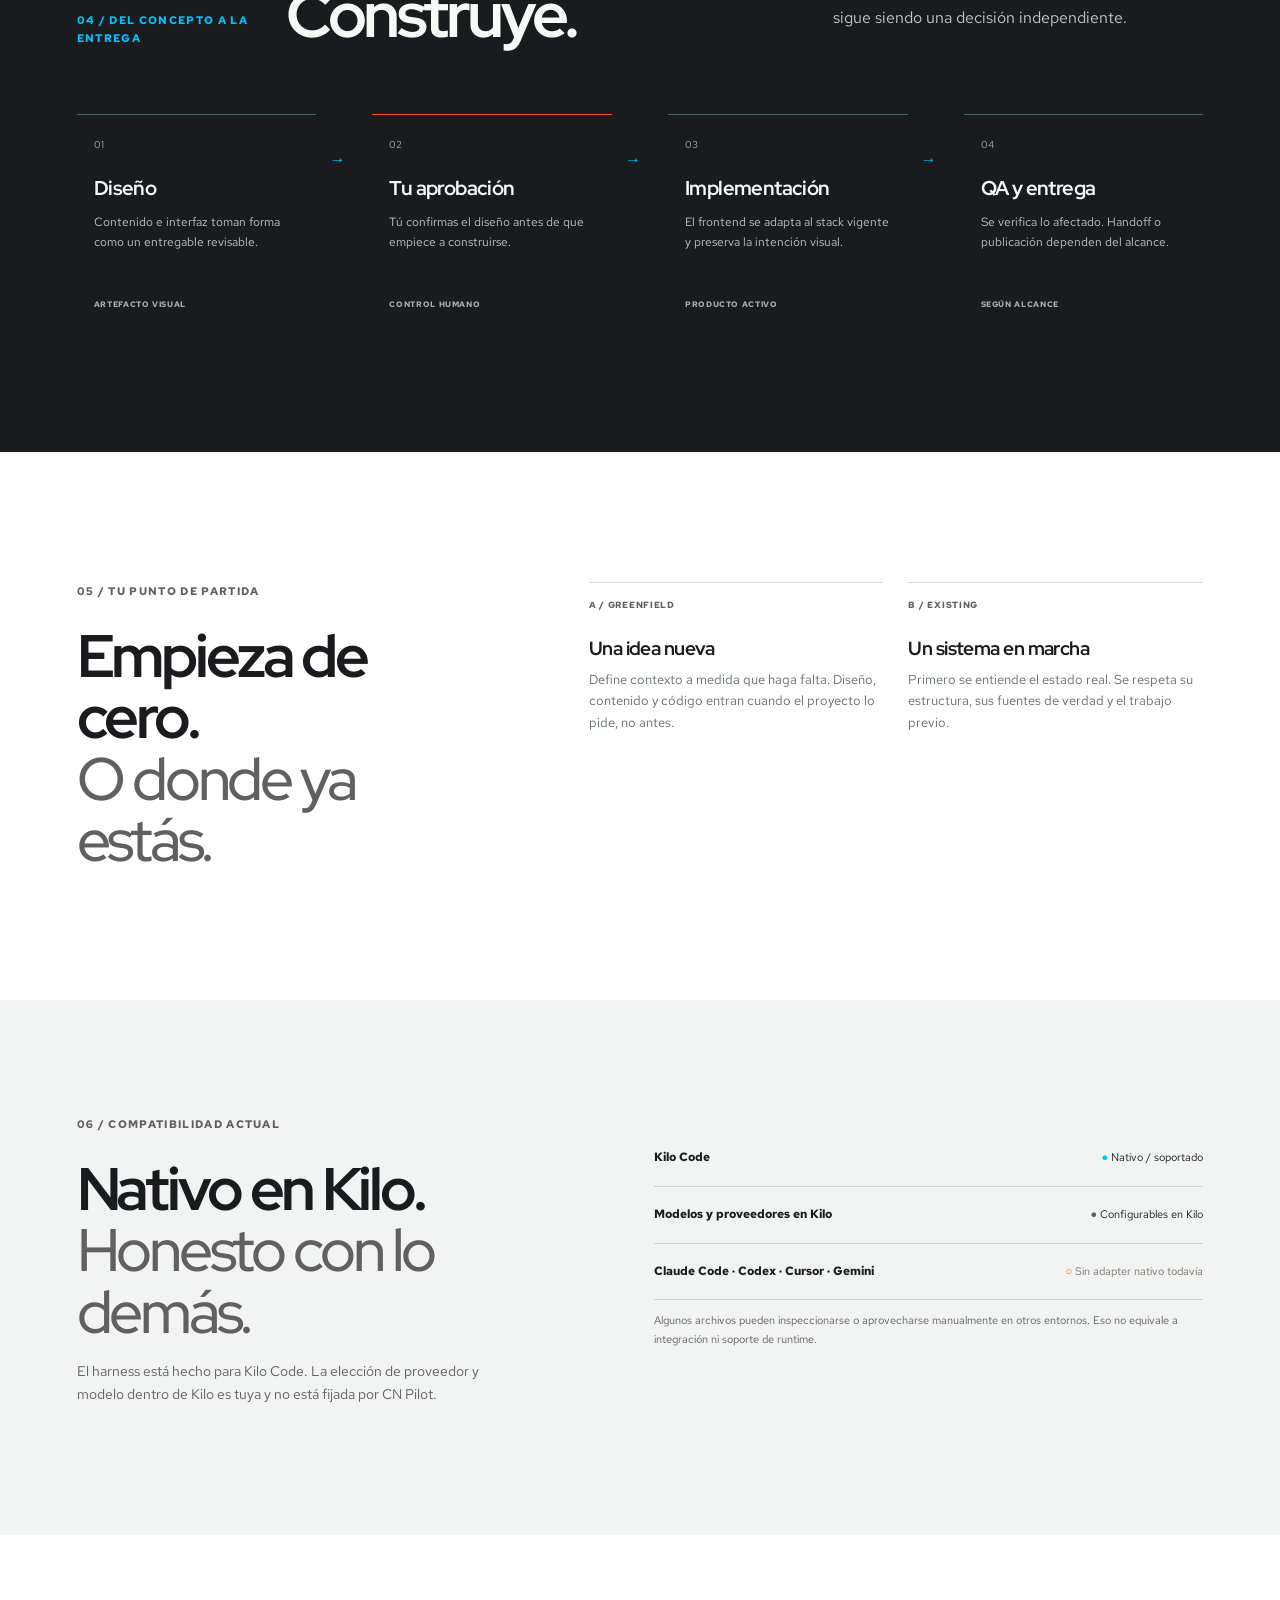
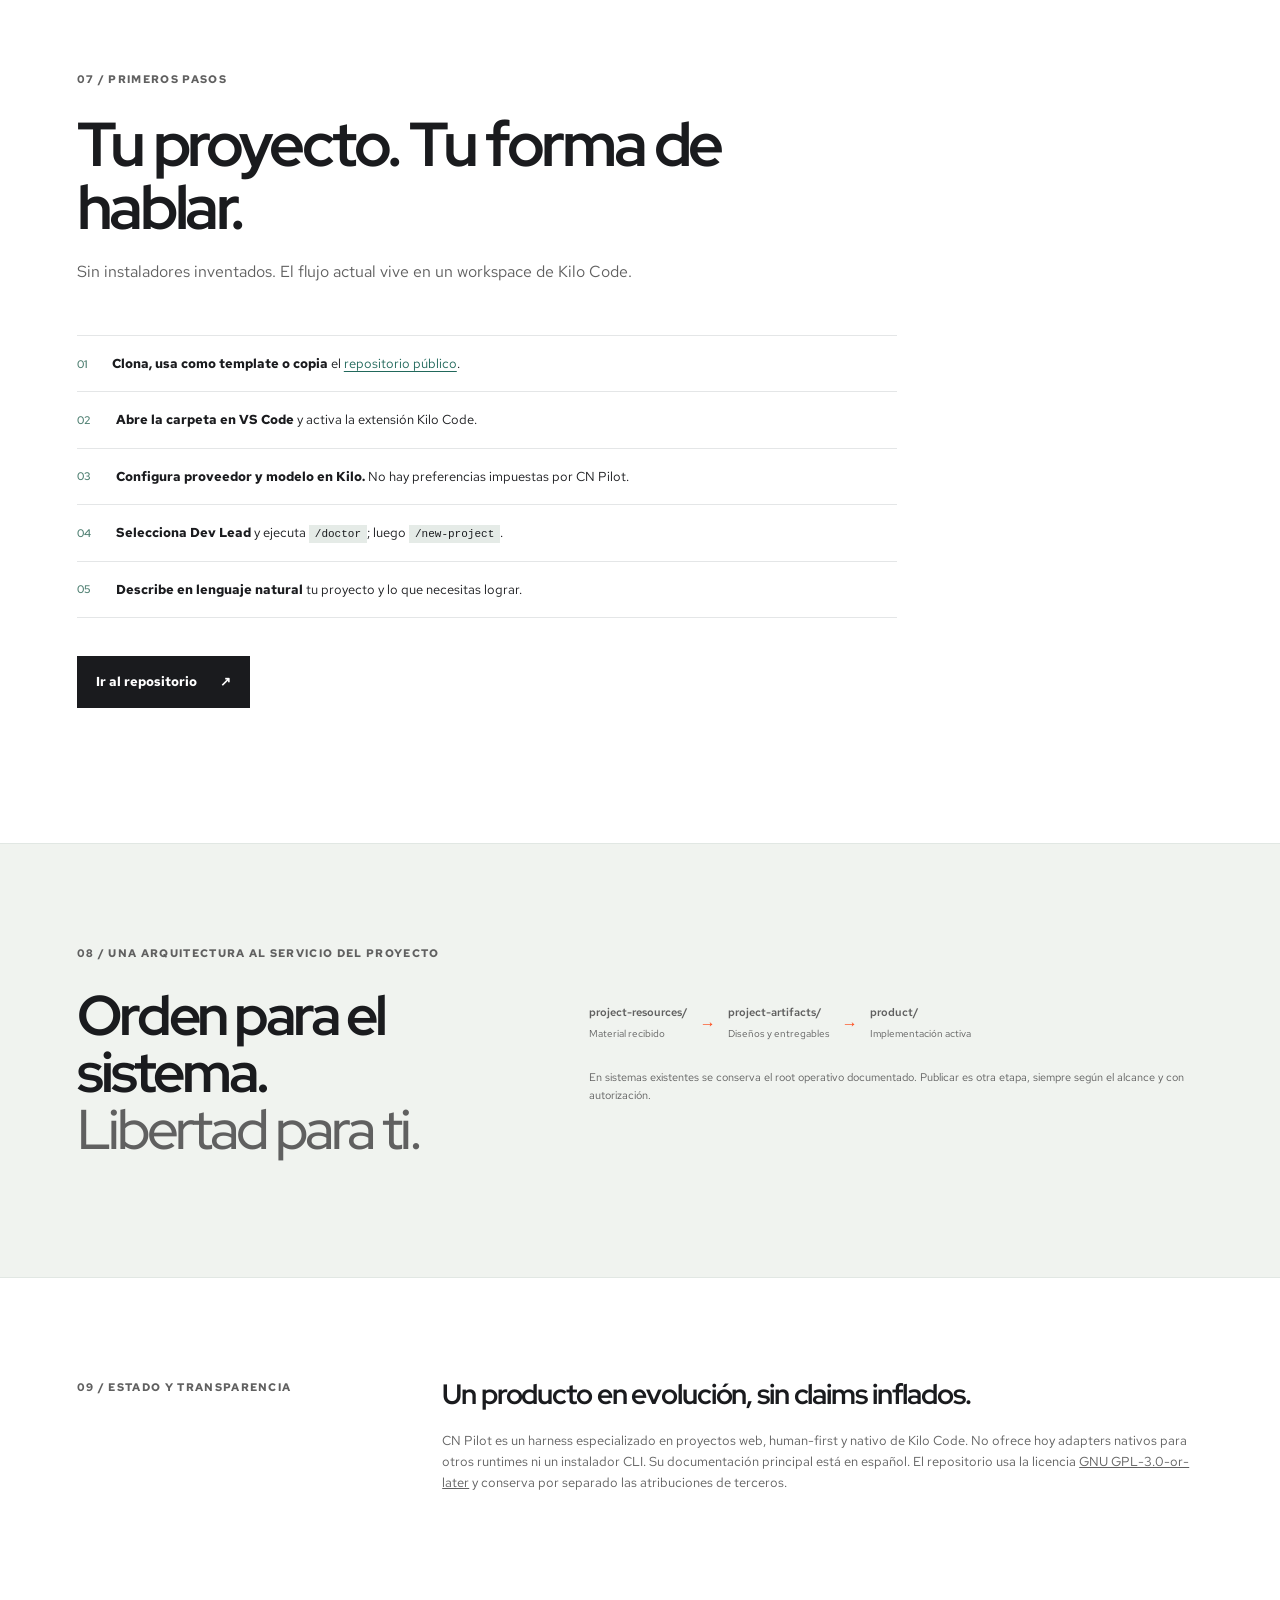
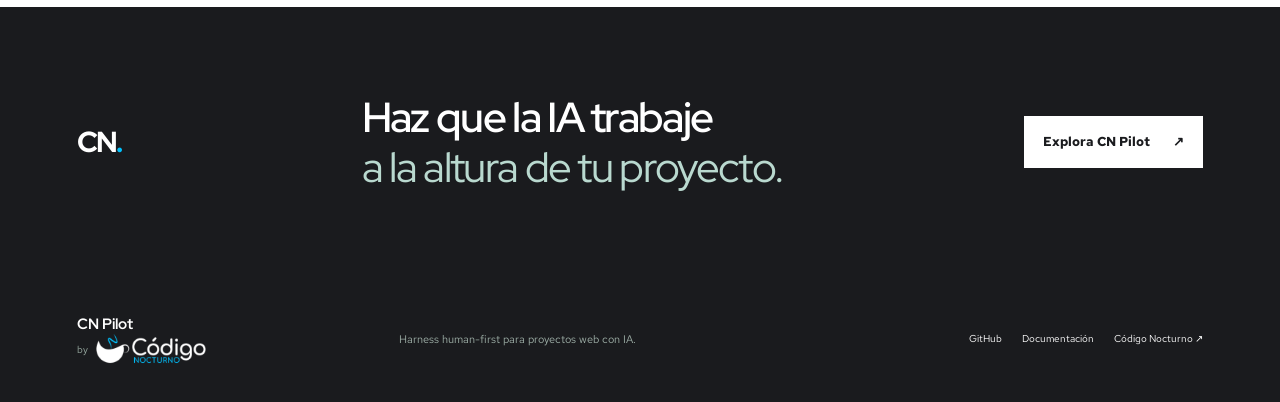
==== commit 3fedeff9: "fix: normalizar URL pública de CN Pilot" ====
--- a/index.html
+++ b/index.html
@@ -6,12 +6,12 @@
   <meta name="theme-color" content="#1a1b1e">
   <title>CN Pilot — desarrollo web human-first con agentes de IA</title>
   <meta name="description" content="CN Pilot coordina proyectos web con IA desde Kilo Code: contexto, diseño, implementación y QA, guiados por personas.">
-  <link rel="canonical" href="https://luisygm.github.io/cn-pilot/">
+  <link rel="canonical" href="https://luisygm.github.io/CN-Pilot/">
   <meta property="og:type" content="website">
   <meta property="og:title" content="CN Pilot — desarrollo web human-first">
   <meta property="og:description" content="Un harness web human-first y nativo de Kilo Code. Tú describes el resultado; CN Pilot coordina el trabajo proporcionalmente.">
-  <meta property="og:url" content="https://luisygm.github.io/cn-pilot/">
-  <meta property="og:image" content="https://luisygm.github.io/cn-pilot/assets/og-image.png">
+  <meta property="og:url" content="https://luisygm.github.io/CN-Pilot/">
+  <meta property="og:image" content="https://luisygm.github.io/CN-Pilot/assets/og-image.png">
   <meta property="og:image:width" content="1200">
   <meta property="og:image:height" content="630">
   <meta property="og:image:alt" content="CN Pilot by Código Nocturno — La IA hace más. Tú sigues al mando.">
@@ -19,7 +19,7 @@
   <meta name="twitter:card" content="summary_large_image">
   <meta name="twitter:title" content="CN Pilot — desarrollo web human-first">
   <meta name="twitter:description" content="Un harness web human-first y nativo de Kilo Code.">
-  <meta name="twitter:image" content="https://luisygm.github.io/cn-pilot/assets/og-image.png">
+  <meta name="twitter:image" content="https://luisygm.github.io/CN-Pilot/assets/og-image.png">
   <meta name="twitter:image:alt" content="CN Pilot by Código Nocturno — La IA hace más. Tú sigues al mando.">
   <link rel="icon" href="assets/favicon.svg" type="image/svg+xml">
   <link rel="stylesheet" href="assets/styles.css">
@@ -107,6 +107,6 @@
 
     <section class="closing"><div class="section-shell closing-inner"><span class="closing-mark" aria-hidden="true">CN<span>.</span></span><p>Haz que la IA trabaje<br><em>a la altura de tu proyecto.</em></p><a class="button button-light" href="https://github.com/LuisYGM/cn-pilot">Explora CN Pilot <span aria-hidden="true">↗</span></a></div></section>
   </main>
-  <footer class="site-footer"><div class="footer-brand"><a href="#inicio">CN Pilot</a><span class="parent-brand">by <a href="https://codigonocturno.com/" aria-label="Código Nocturno"><img src="assets/codigo-nocturno-logo-white.png" width="110" height="31" alt="Código Nocturno" loading="lazy"></a></span></div><p>Harness human-first para proyectos web con IA.</p><div class="footer-links"><a href="https://github.com/LuisYGM/cn-pilot">GitHub</a><a href="https://github.com/LuisYGM/cn-pilot/tree/main/.blueprint/docs">Documentación</a><a href="https://codigonocturno.com/">Código Nocturno ↗</a></div><small>Sitio documental preparado para publicación futura. GitHub Pages aún no está habilitado.</small></footer>
+  <footer class="site-footer"><div class="footer-brand"><a href="#inicio">CN Pilot</a><span class="parent-brand">by <a href="https://codigonocturno.com/" aria-label="Código Nocturno"><img src="assets/codigo-nocturno-logo-white.png" width="110" height="31" alt="Código Nocturno" loading="lazy"></a></span></div><p>Harness human-first para proyectos web con IA.</p><div class="footer-links"><a href="https://github.com/LuisYGM/cn-pilot">GitHub</a><a href="https://github.com/LuisYGM/cn-pilot/tree/main/.blueprint/docs">Documentación</a><a href="https://codigonocturno.com/">Código Nocturno ↗</a></div></footer>
 </body>
 </html>
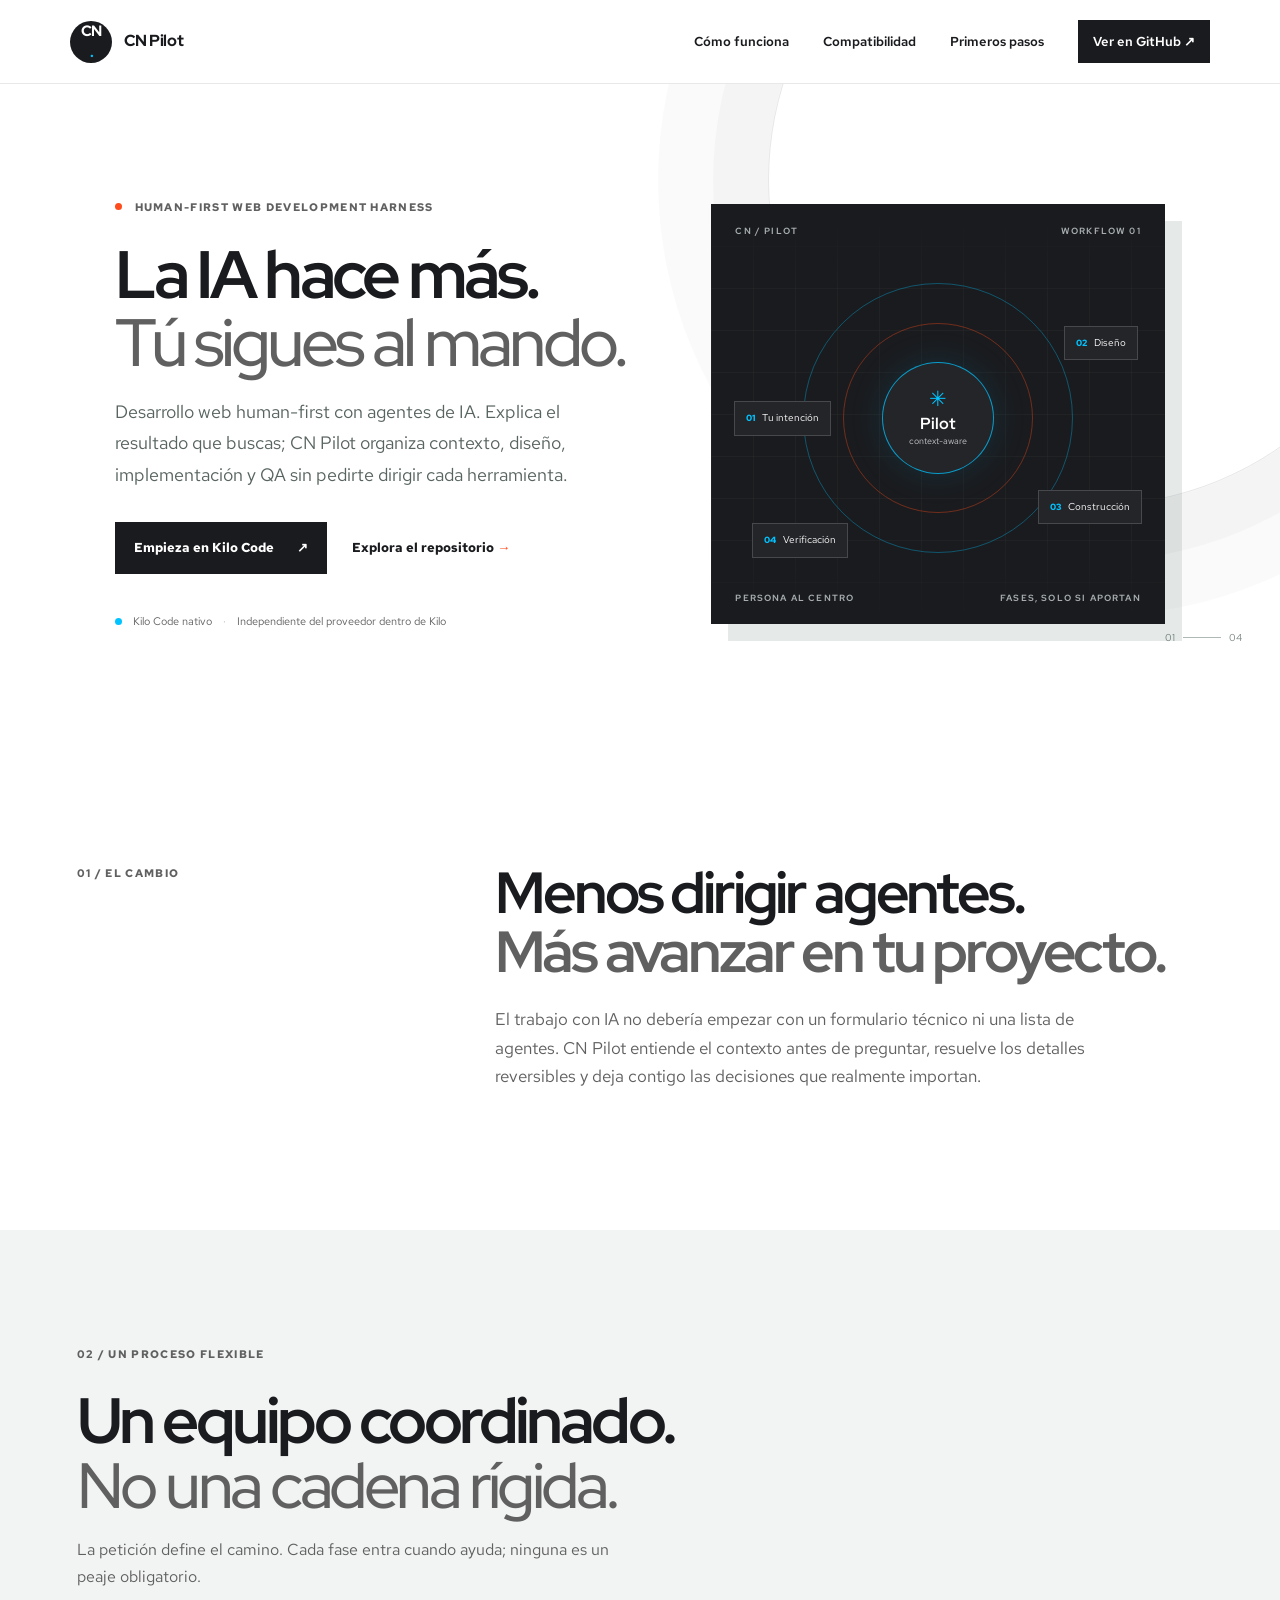
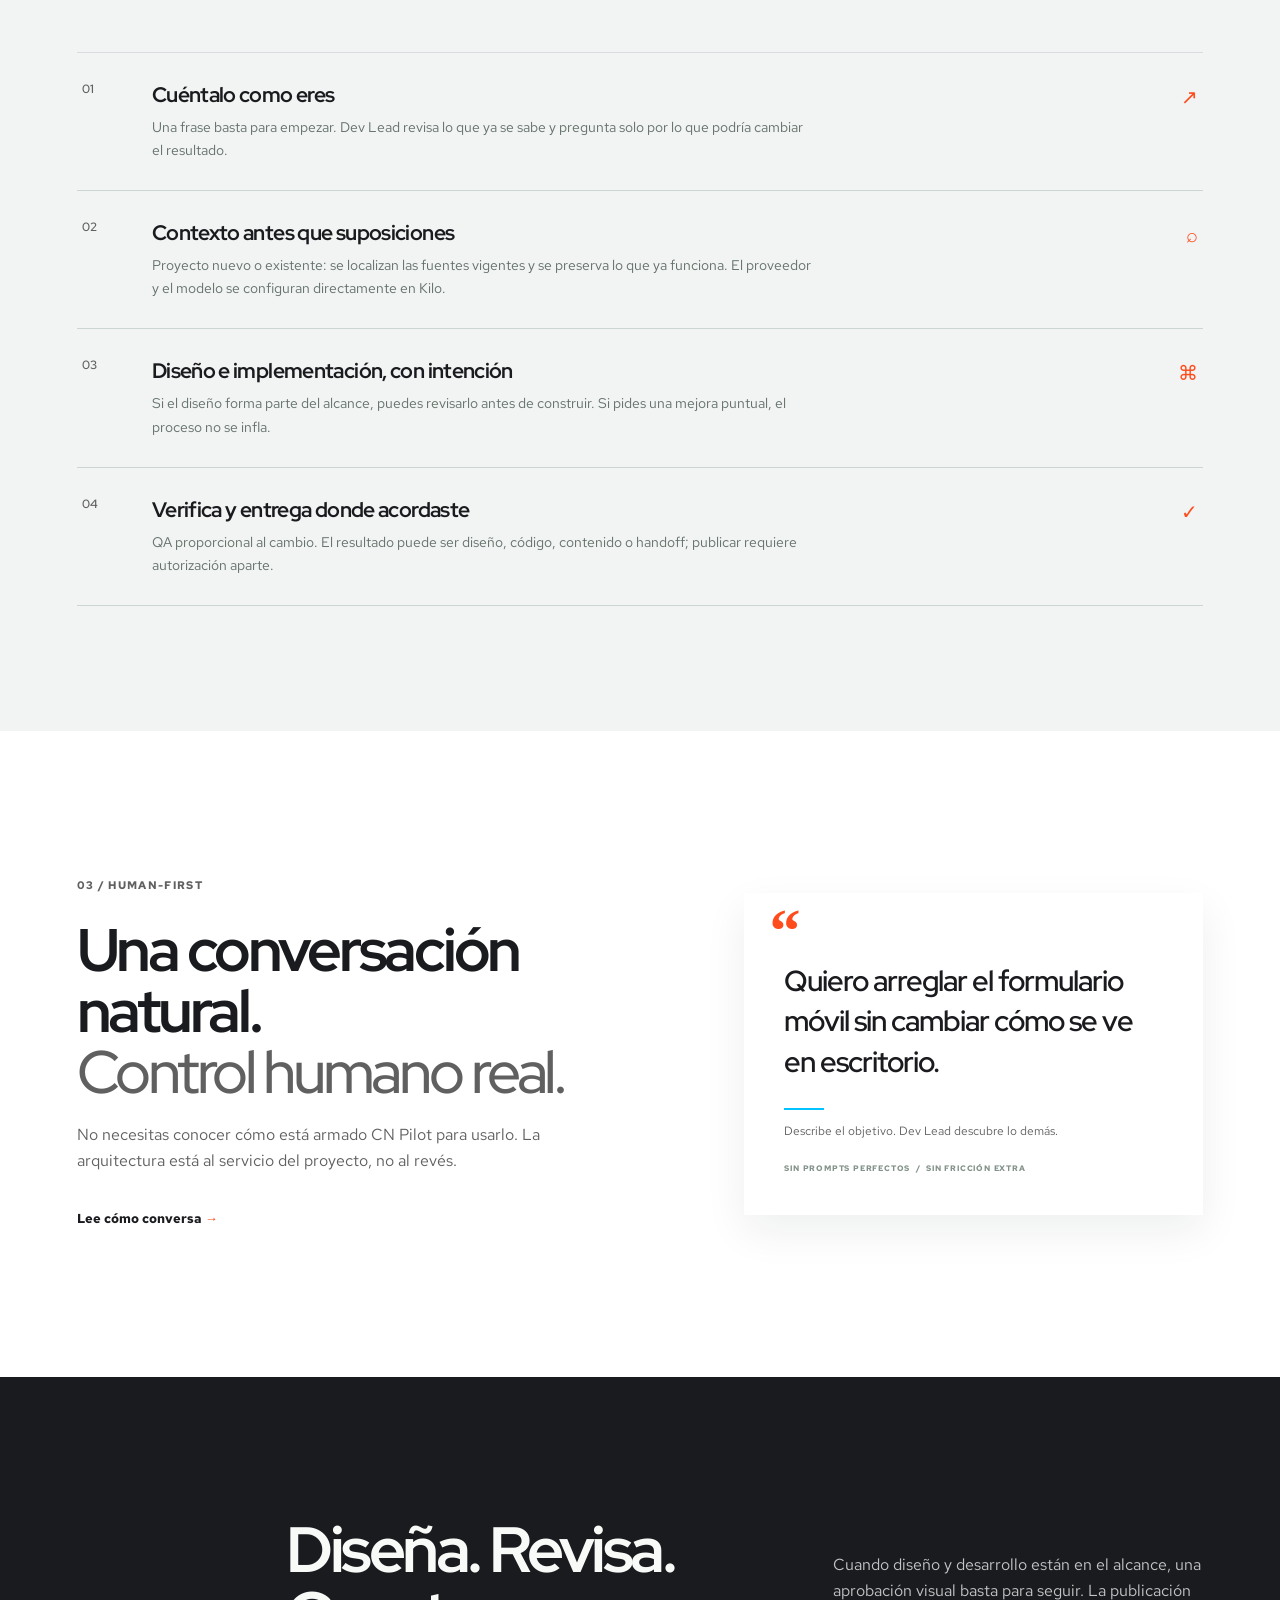
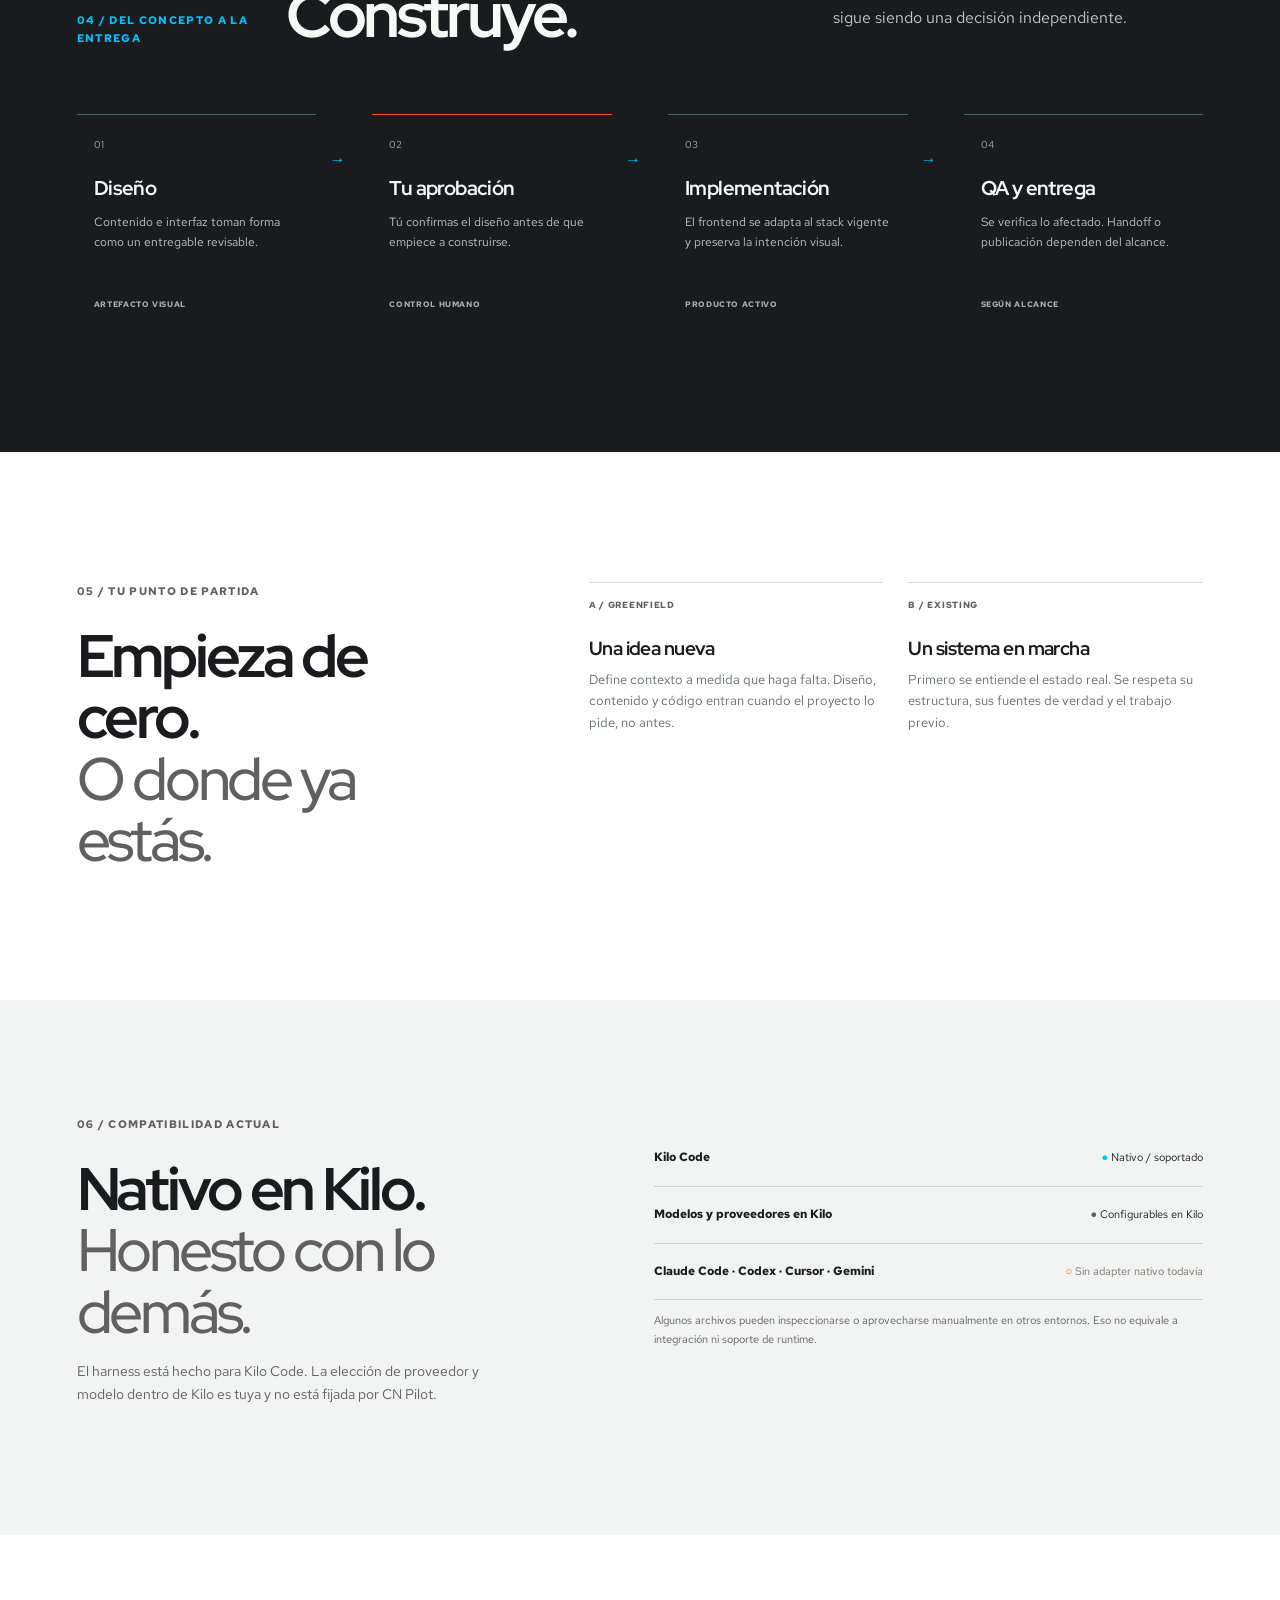
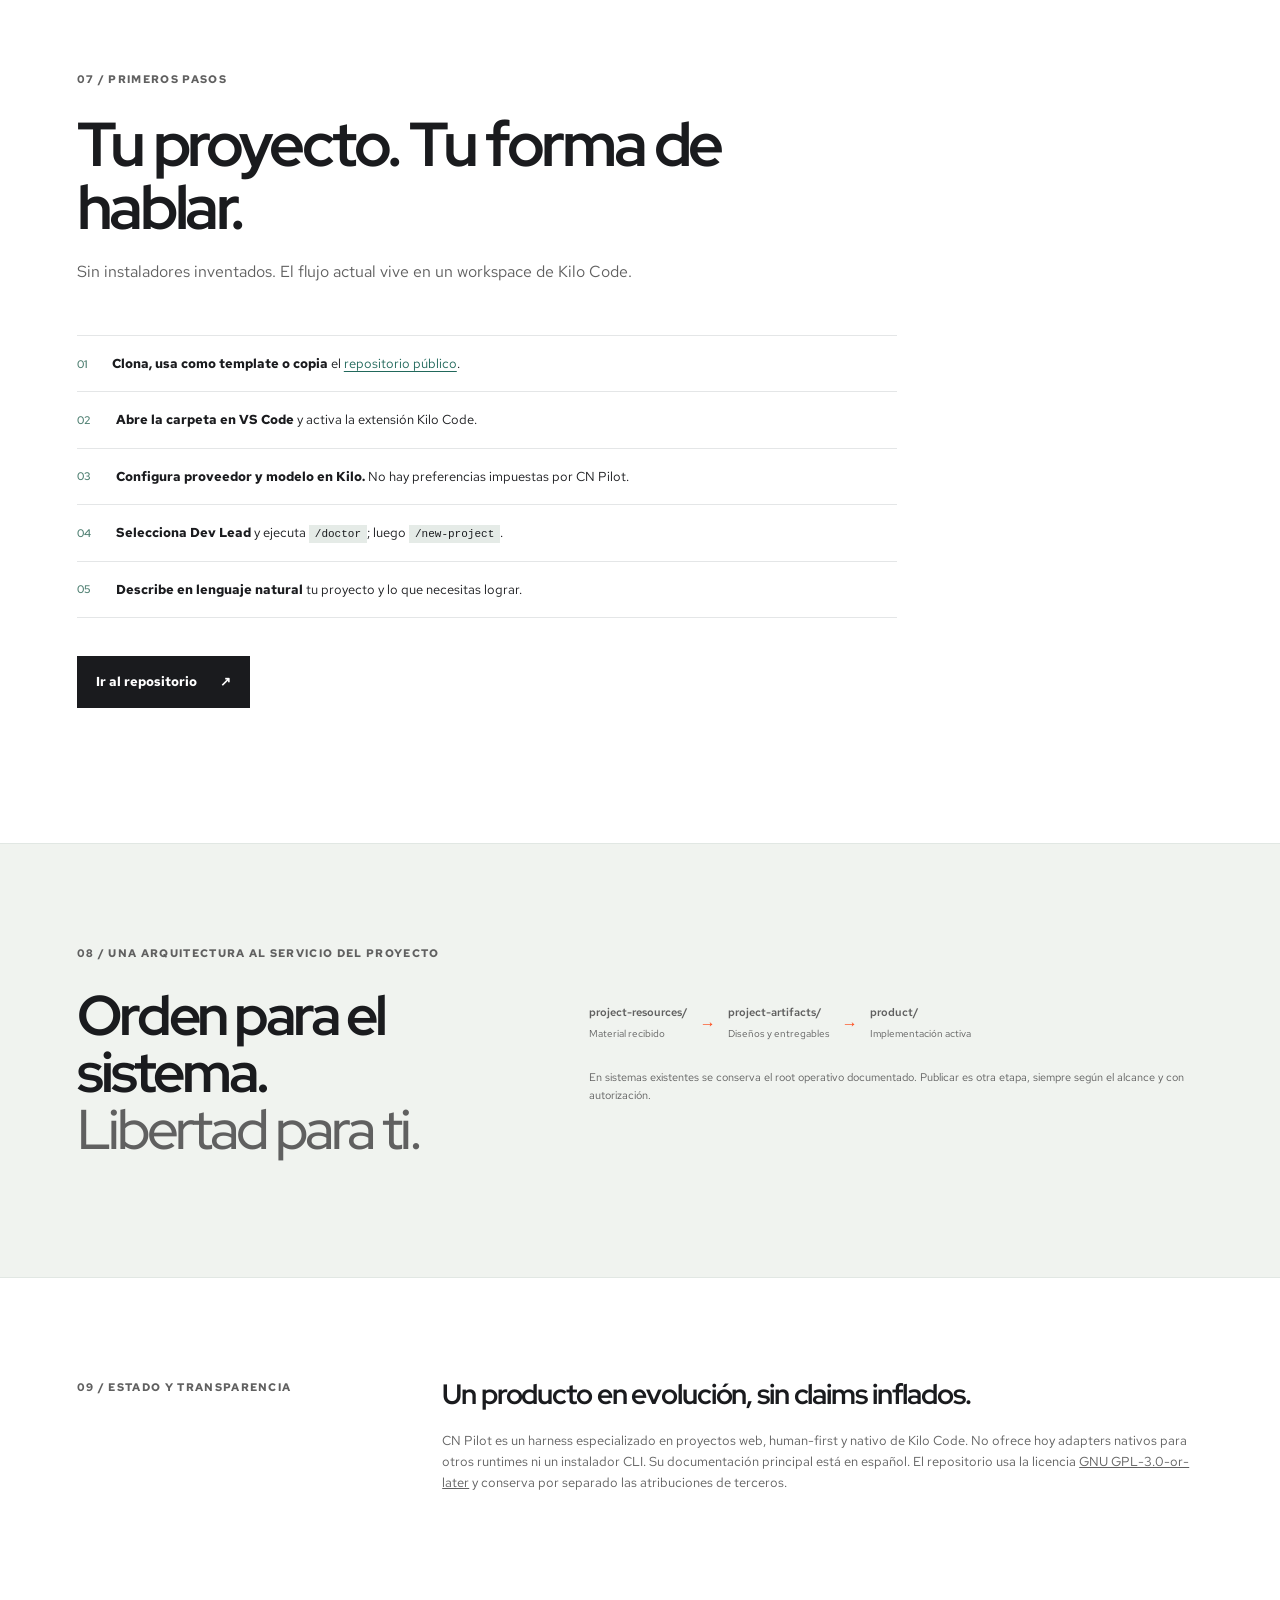
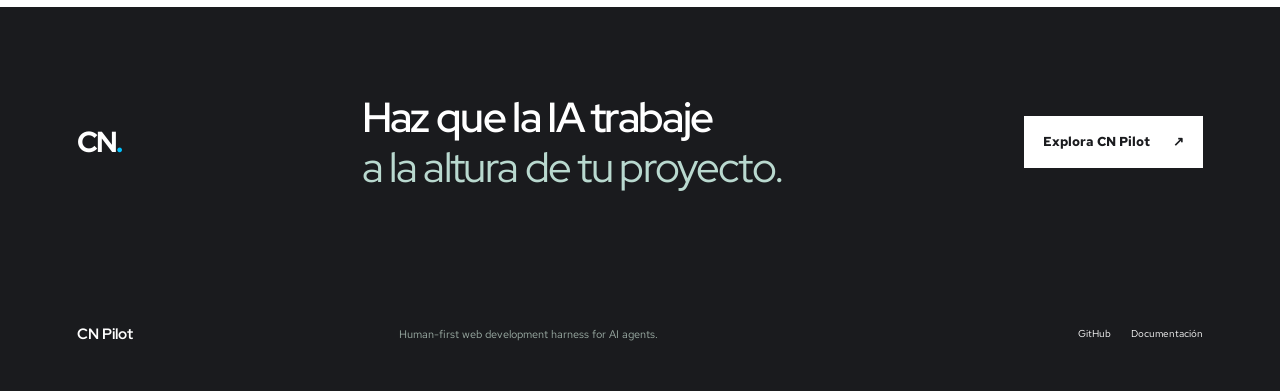
==== commit e666146b: "docs: retirar branding de Código Nocturno" ====
--- a/index.html
+++ b/index.html
@@ -14,13 +14,13 @@
   <meta property="og:image" content="https://luisygm.github.io/CN-Pilot/assets/og-image.png">
   <meta property="og:image:width" content="1200">
   <meta property="og:image:height" content="630">
-  <meta property="og:image:alt" content="CN Pilot by Código Nocturno — La IA hace más. Tú sigues al mando.">
-  <meta property="og:site_name" content="CN Pilot by Código Nocturno">
+  <meta property="og:image:alt" content="CN Pilot — La IA hace más. Tú sigues al mando.">
+  <meta property="og:site_name" content="CN Pilot">
   <meta name="twitter:card" content="summary_large_image">
   <meta name="twitter:title" content="CN Pilot — desarrollo web human-first">
   <meta name="twitter:description" content="Un harness web human-first y nativo de Kilo Code.">
   <meta name="twitter:image" content="https://luisygm.github.io/CN-Pilot/assets/og-image.png">
-  <meta name="twitter:image:alt" content="CN Pilot by Código Nocturno — La IA hace más. Tú sigues al mando.">
+  <meta name="twitter:image:alt" content="CN Pilot — La IA hace más. Tú sigues al mando.">
   <link rel="icon" href="assets/favicon.svg" type="image/svg+xml">
   <link rel="stylesheet" href="assets/styles.css">
   <script src="assets/site.js" defer></script>
@@ -30,7 +30,7 @@
   <header class="site-header">
     <a class="brand" href="#inicio" aria-label="CN Pilot, inicio">
       <span class="brand-mark" aria-hidden="true">CN<span>.</span></span>
-      <span class="brand-name">CN Pilot<small>by Código Nocturno</small></span>
+      <span class="brand-name">CN Pilot</span>
     </a>
     <button class="menu-toggle" aria-expanded="false" aria-controls="site-nav" aria-label="Abrir menú">Menú <span aria-hidden="true">＋</span></button>
     <nav id="site-nav" class="site-nav" aria-label="Navegación principal">
@@ -44,7 +44,7 @@
   <main id="contenido">
     <section class="hero" id="inicio" aria-labelledby="hero-title">
       <div class="hero-copy">
-        <p class="eyebrow"><span class="signal" aria-hidden="true"></span> Un harness web de Código Nocturno</p>
+        <p class="eyebrow"><span class="signal" aria-hidden="true"></span> Human-first web development harness</p>
         <h1 id="hero-title">La IA hace más.<br><em>Tú sigues al mando.</em></h1>
         <p class="hero-lede">Desarrollo web human-first con agentes de IA. Explica el resultado que buscas; CN Pilot organiza contexto, diseño, implementación y QA sin pedirte dirigir cada herramienta.</p>
         <div class="hero-actions">
@@ -107,6 +107,6 @@
 
     <section class="closing"><div class="section-shell closing-inner"><span class="closing-mark" aria-hidden="true">CN<span>.</span></span><p>Haz que la IA trabaje<br><em>a la altura de tu proyecto.</em></p><a class="button button-light" href="https://github.com/LuisYGM/cn-pilot">Explora CN Pilot <span aria-hidden="true">↗</span></a></div></section>
   </main>
-  <footer class="site-footer"><div class="footer-brand"><a href="#inicio">CN Pilot</a><span class="parent-brand">by <a href="https://codigonocturno.com/" aria-label="Código Nocturno"><img src="assets/codigo-nocturno-logo-white.png" width="110" height="31" alt="Código Nocturno" loading="lazy"></a></span></div><p>Harness human-first para proyectos web con IA.</p><div class="footer-links"><a href="https://github.com/LuisYGM/cn-pilot">GitHub</a><a href="https://github.com/LuisYGM/cn-pilot/tree/main/.blueprint/docs">Documentación</a><a href="https://codigonocturno.com/">Código Nocturno ↗</a></div></footer>
+  <footer class="site-footer"><div class="footer-brand"><a href="#inicio">CN Pilot</a></div><p>Human-first web development harness for AI agents.</p><div class="footer-links"><a href="https://github.com/LuisYGM/cn-pilot">GitHub</a><a href="https://github.com/LuisYGM/cn-pilot/tree/main/.blueprint/docs">Documentación</a></div></footer>
 </body>
 </html>
--- a/assets/styles.css
+++ b/assets/styles.css
@@ -6,7 +6,6 @@
 @media(max-width:680px){.site-header{height:70px;padding-inline:22px}.menu-toggle{display:flex;gap:8px;align-items:center;border:0;background:transparent;color:var(--ink);font:600 12px var(--font-body);padding:10px}.menu-toggle span{color:var(--orange);font-size:18px}.site-nav{display:none;position:absolute;z-index:5;top:69px;left:0;right:0;padding:18px 22px 24px;flex-direction:column;align-items:stretch;gap:0;background:var(--paper);border-bottom:1px solid var(--line)}.site-nav.is-open{display:flex}.site-nav a{padding:12px 4px}.site-nav .nav-cta{margin-top:8px;padding:13px}.hero{padding:73px 25px 70px;display:block;min-height:0}.hero h1{font-size:clamp(43px,11vw,61px)}.hero-lede{font-size:16px}.hero-actions{align-items:flex-start;flex-direction:column;gap:18px}.hero-meta{font-size:10px}.hero-visual{height:340px;margin-top:55px}.node-human{left:3%}.node-design{right:3%}.node-build{right:2%}.node-qa{left:5%}.hero-index{display:none}.section-shell{width:calc(100% - 48px)}.intro{padding-block:86px;display:block}.intro-content{margin-top:30px}.intro h2{font-size:39px}.intro-content>p{font-size:15px}.workflow{padding-block:83px}.section-heading h2,.journey-heading h2{font-size:43px}.steps{margin-top:42px}.steps li{grid-template-columns:43px 1fr 22px;gap:4px;min-height:0;padding-block:24px}.steps h3{font-size:18px}.steps p{font-size:12px}.step-symbol{font-size:16px}.human-first{padding-block:90px;display:block}.human-copy h2,.modes h2,.compat h2,.architecture h2{font-size:42px}.quote-card{margin-top:40px;padding:32px 27px}.journey{padding-block:83px}.journey-track{grid-template-columns:1fr 22px 1fr;gap:8px}.journey-track article{padding:18px 8px;min-height:210px}.journey-track .track-step{margin-bottom:13px}.journey-track h3{font-size:16px}.journey-track p{font-size:11px}.journey-track .track-tag{font-size:7px}.track-arrow{padding-top:30px}.modes{padding-block:90px;display:block}.mode-grid{margin-top:35px;gap:18px}.mode-grid h3{font-size:17px}.mode-grid p{font-size:12px}.compat{padding-block:84px}.compat-layout{display:block}.compat-list{margin-top:34px}.compat-row{display:block}.compat-state{display:block;margin-top:4px}.start{padding-block:90px}.start h2{font-size:42px}.start-list{margin-top:35px}.start-list li{align-items:flex-start;gap:16px}.start-list p{font-size:12px}.architecture{padding-block:75px}.architecture-inner{display:block}.architecture-map{margin-top:30px;gap:8px}.architecture-map code{font-size:9px}.architecture-map span{font-size:8px}.transparency{padding-block:75px;display:block}.transparency>div{margin-top:22px}.transparency h2{font-size:26px}.closing-inner{min-height:0;padding-block:47px;display:grid;grid-template-columns:1fr auto}.closing-mark{grid-column:1}.closing-inner>p{grid-column:1/-1;grid-row:2;font-size:30px}.closing-inner .button{grid-column:1/-1;grid-row:3;justify-self:start}.site-footer{padding-block:30px;grid-template-columns:1fr;gap:10px}.footer-links{grid-column:auto;flex-wrap:wrap;gap:14px}.site-footer>small{grid-column:auto;margin-top:9px}}
 @media(prefers-reduced-motion:reduce){:root{scroll-behavior:auto}*,*::before,*::after{animation-duration:.01ms!important;animation-iteration-count:1!important;transition-duration:.01ms!important}}
 
-/* Identidad contrastada con el sitio vigente de Código Nocturno. */
 :root{--ink:#1a1b1e;--muted:#606060;--paper:#fff;--line:#e4e6e7;--green:#1a1b1e;--deep:#1a1b1e}
 .hero h1 em,.section-heading h2 em,.human-copy h2 em,.modes h2 em,.compat h2 em,.architecture h2 em{color:#606060}
 .eyebrow,.section-kicker{color:#606060}
@@ -25,5 +24,3 @@
 .visual-top,.visual-bottom,.visual-top span,.visual-bottom span{color:#a7adb0}
 .pilot-core small,.journey-track p,.journey-heading>p:last-child{color:#c2c4c5}
 .track-step,.track-tag,.journey .track-step,.journey .track-tag{color:#a7adb0}
-.footer-brand .parent-brand{display:flex;align-items:center;gap:8px}
-.footer-brand .parent-brand img{display:block;width:110px;height:auto;max-width:100%}
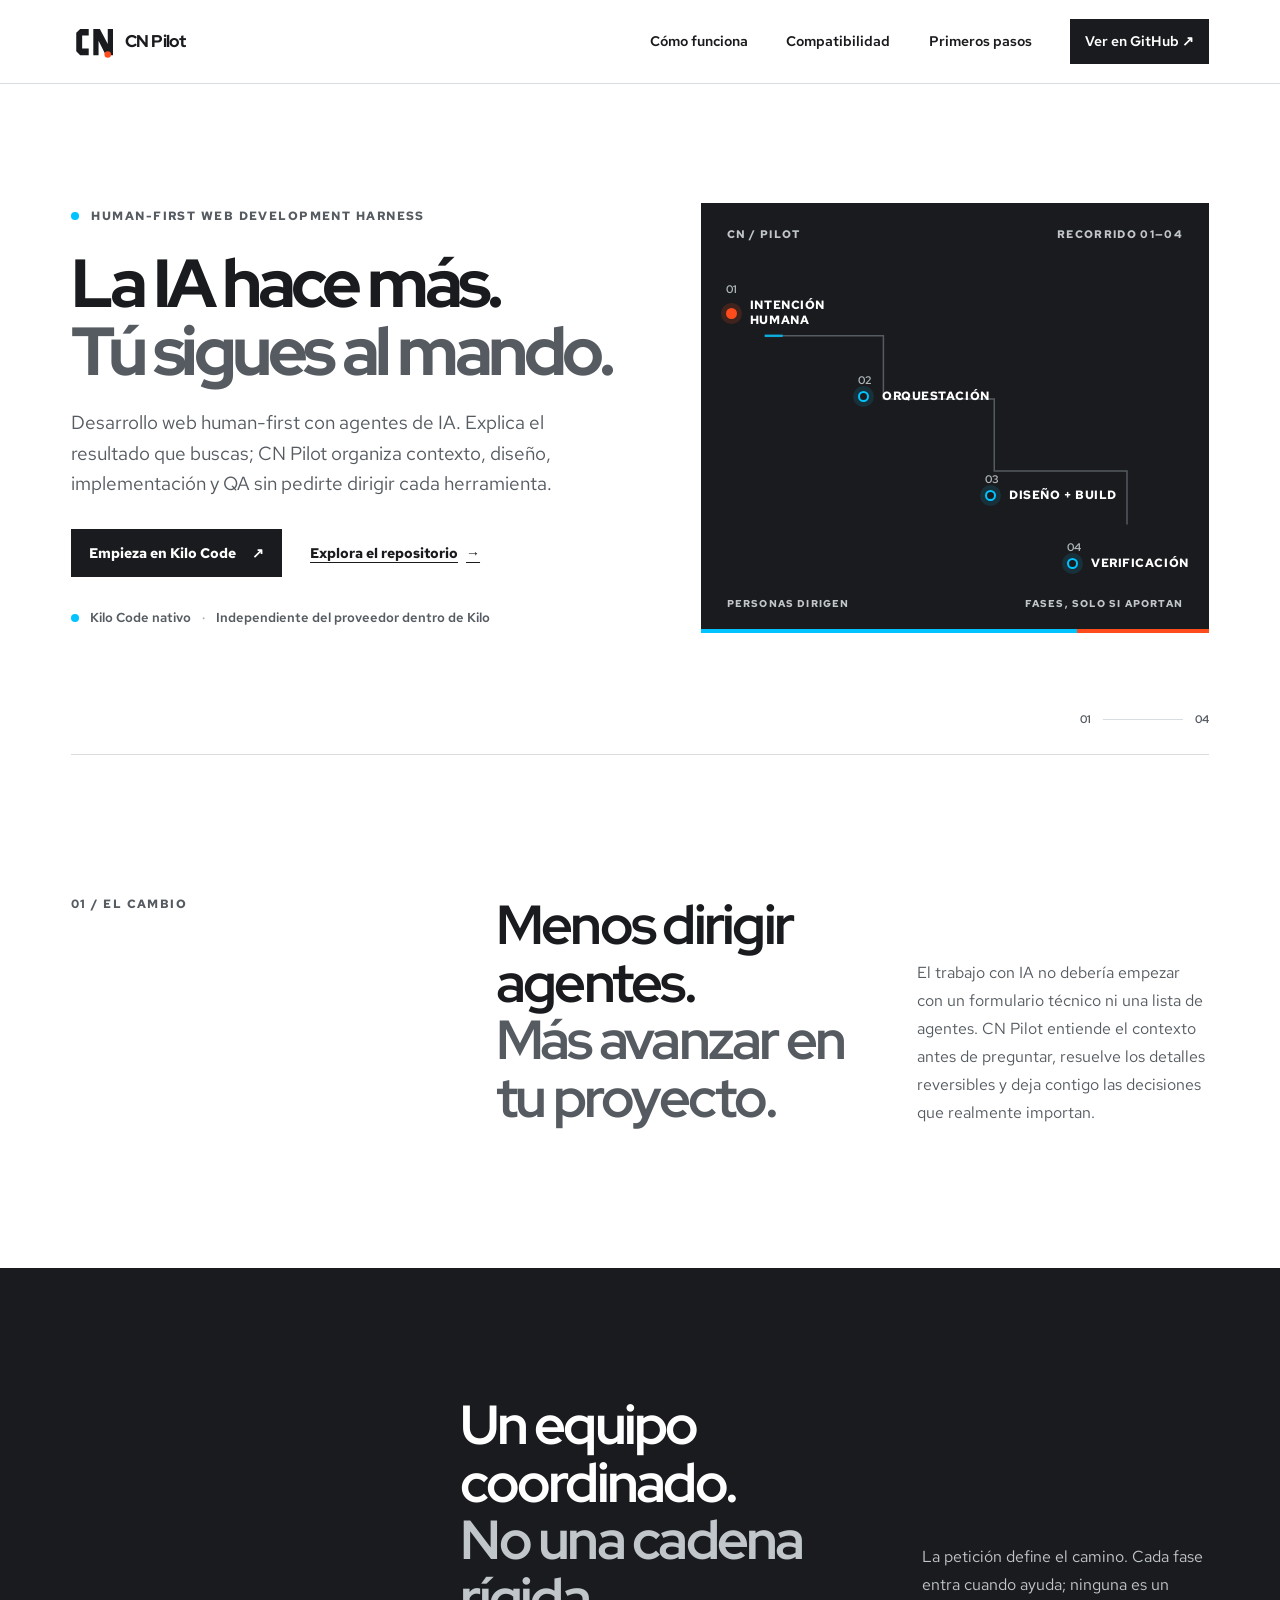
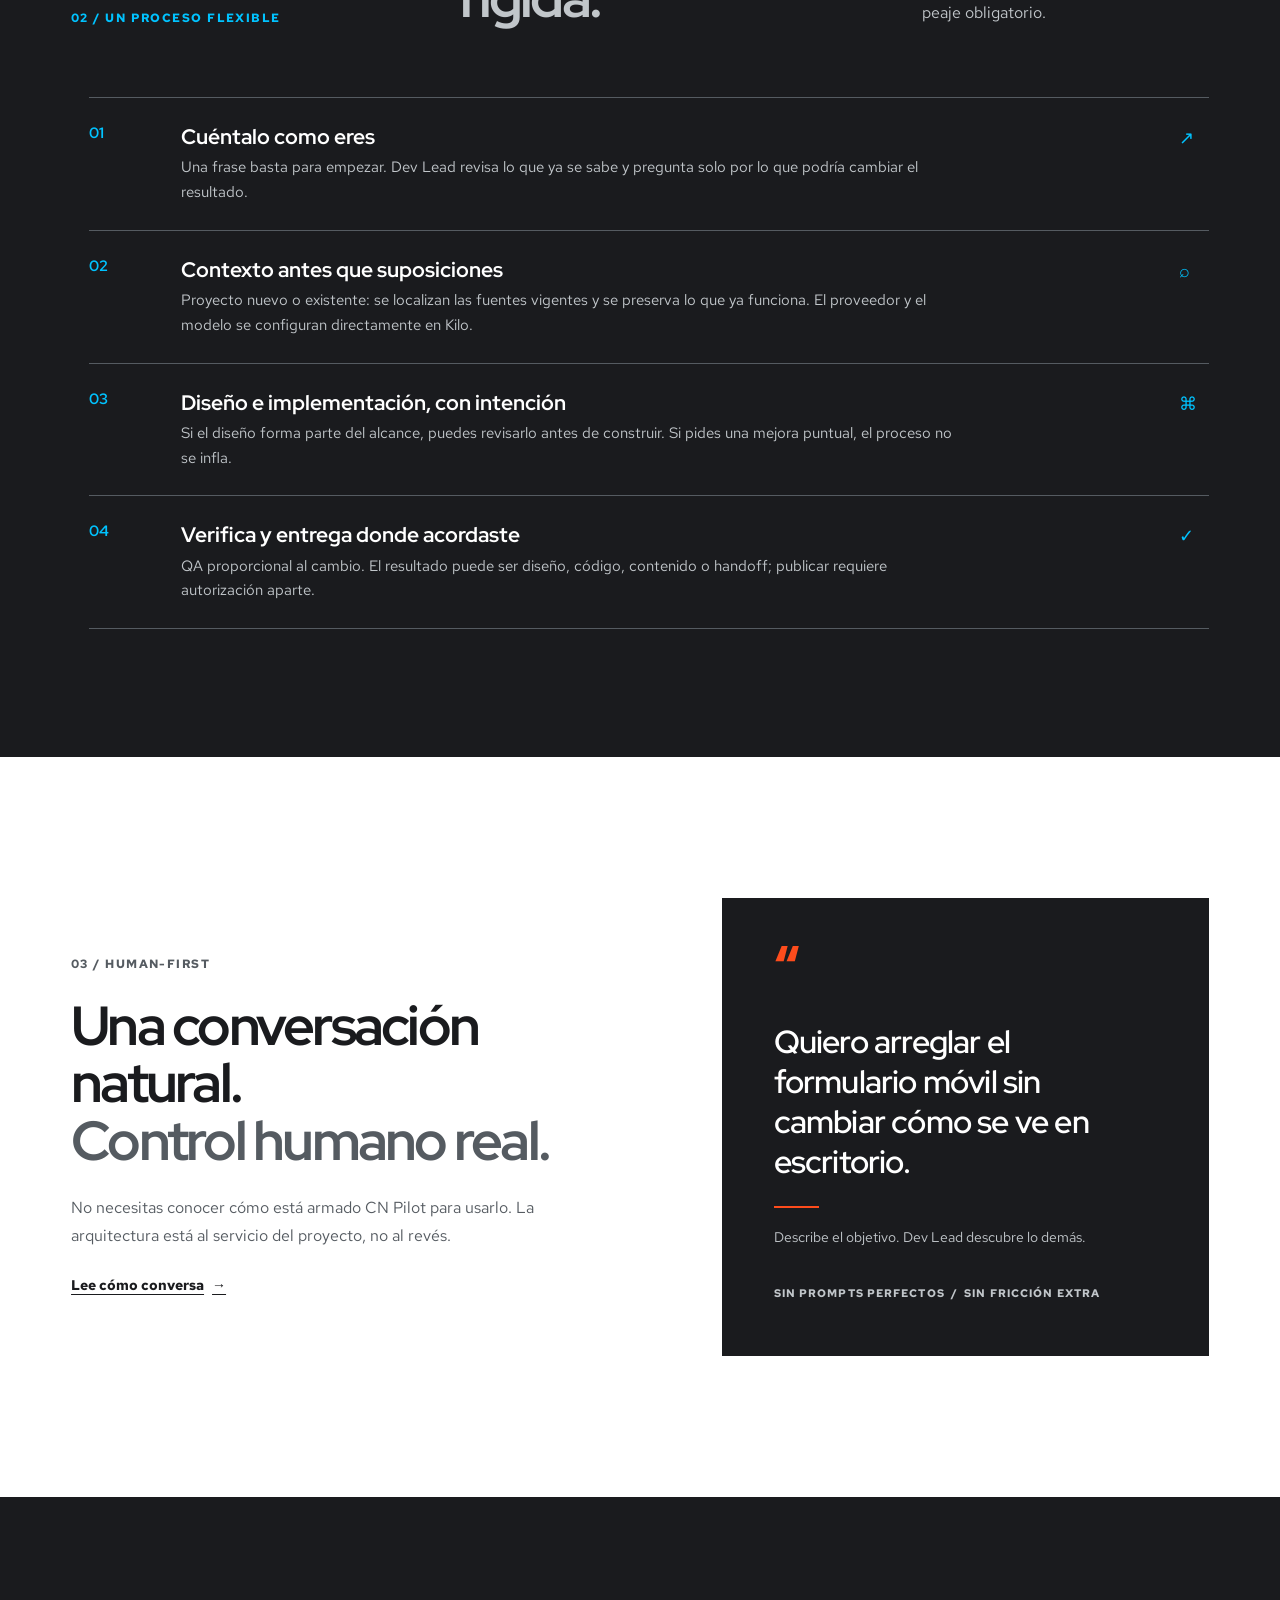
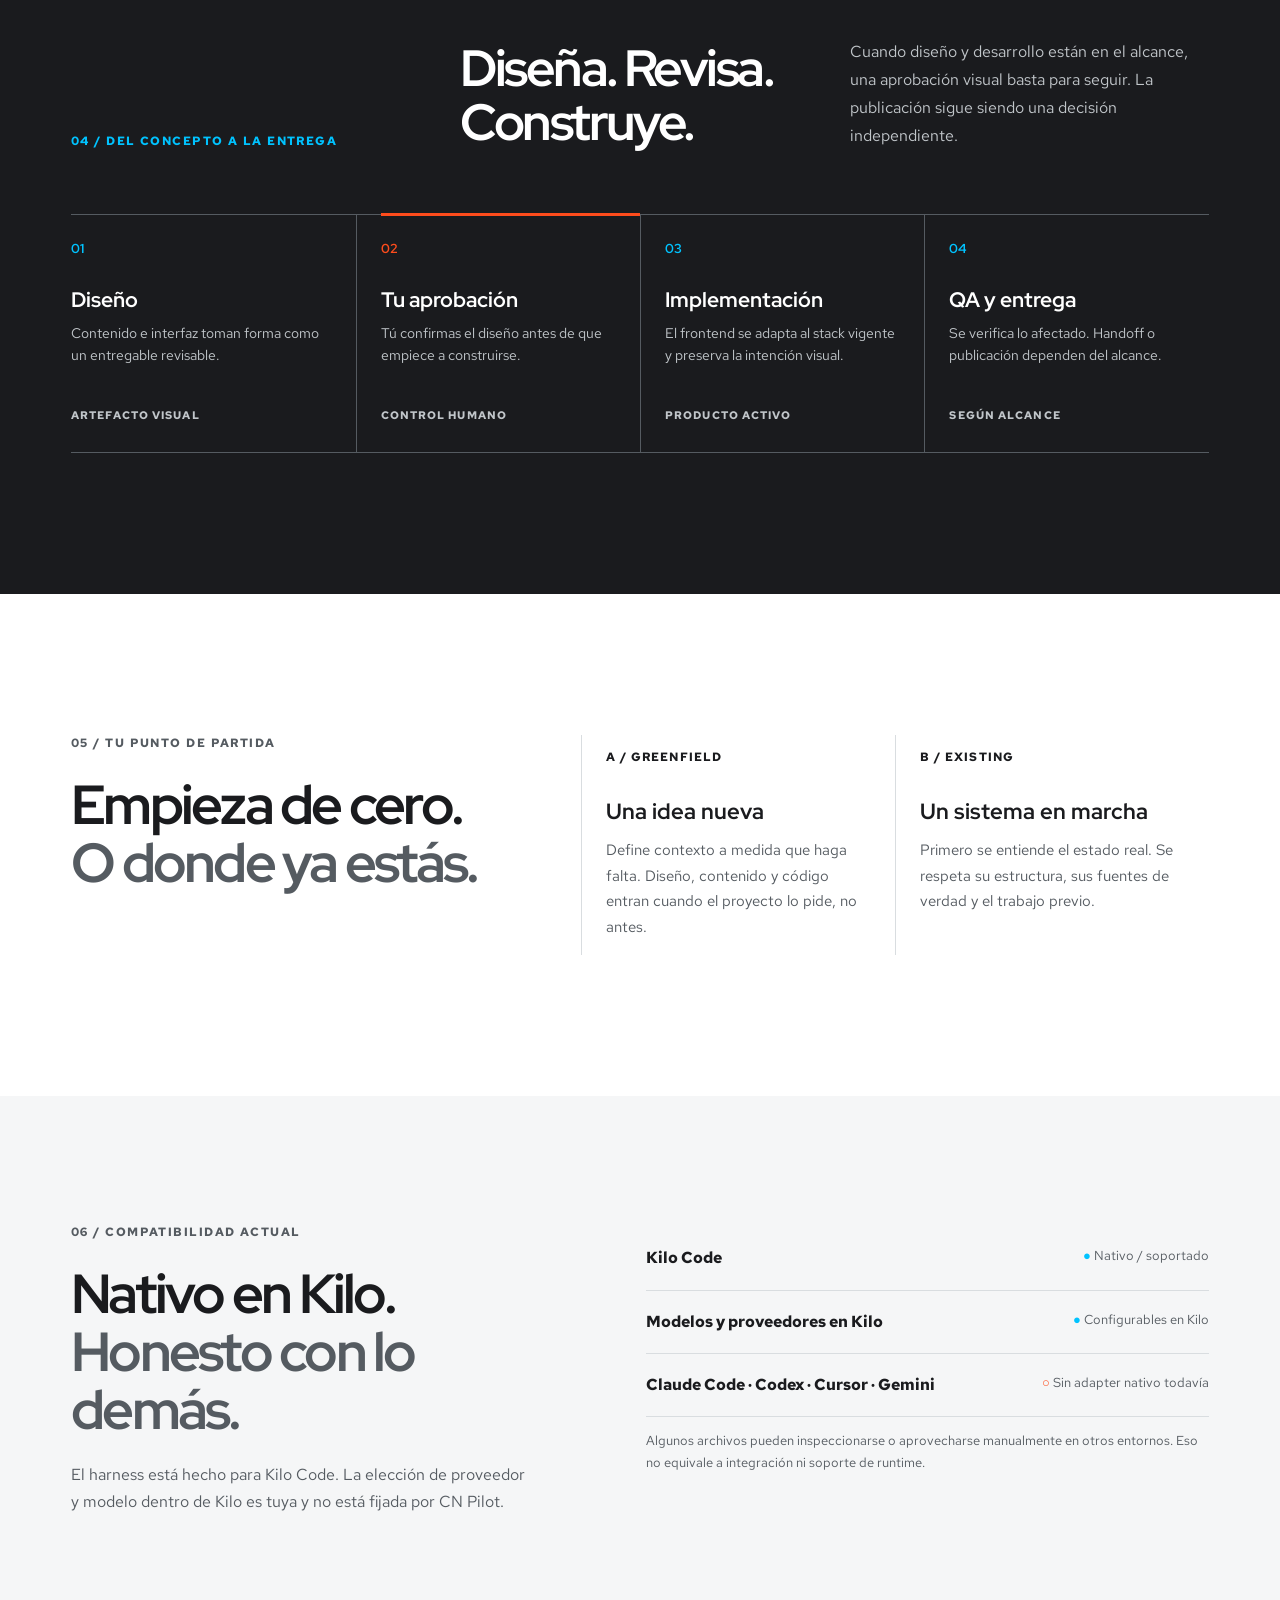
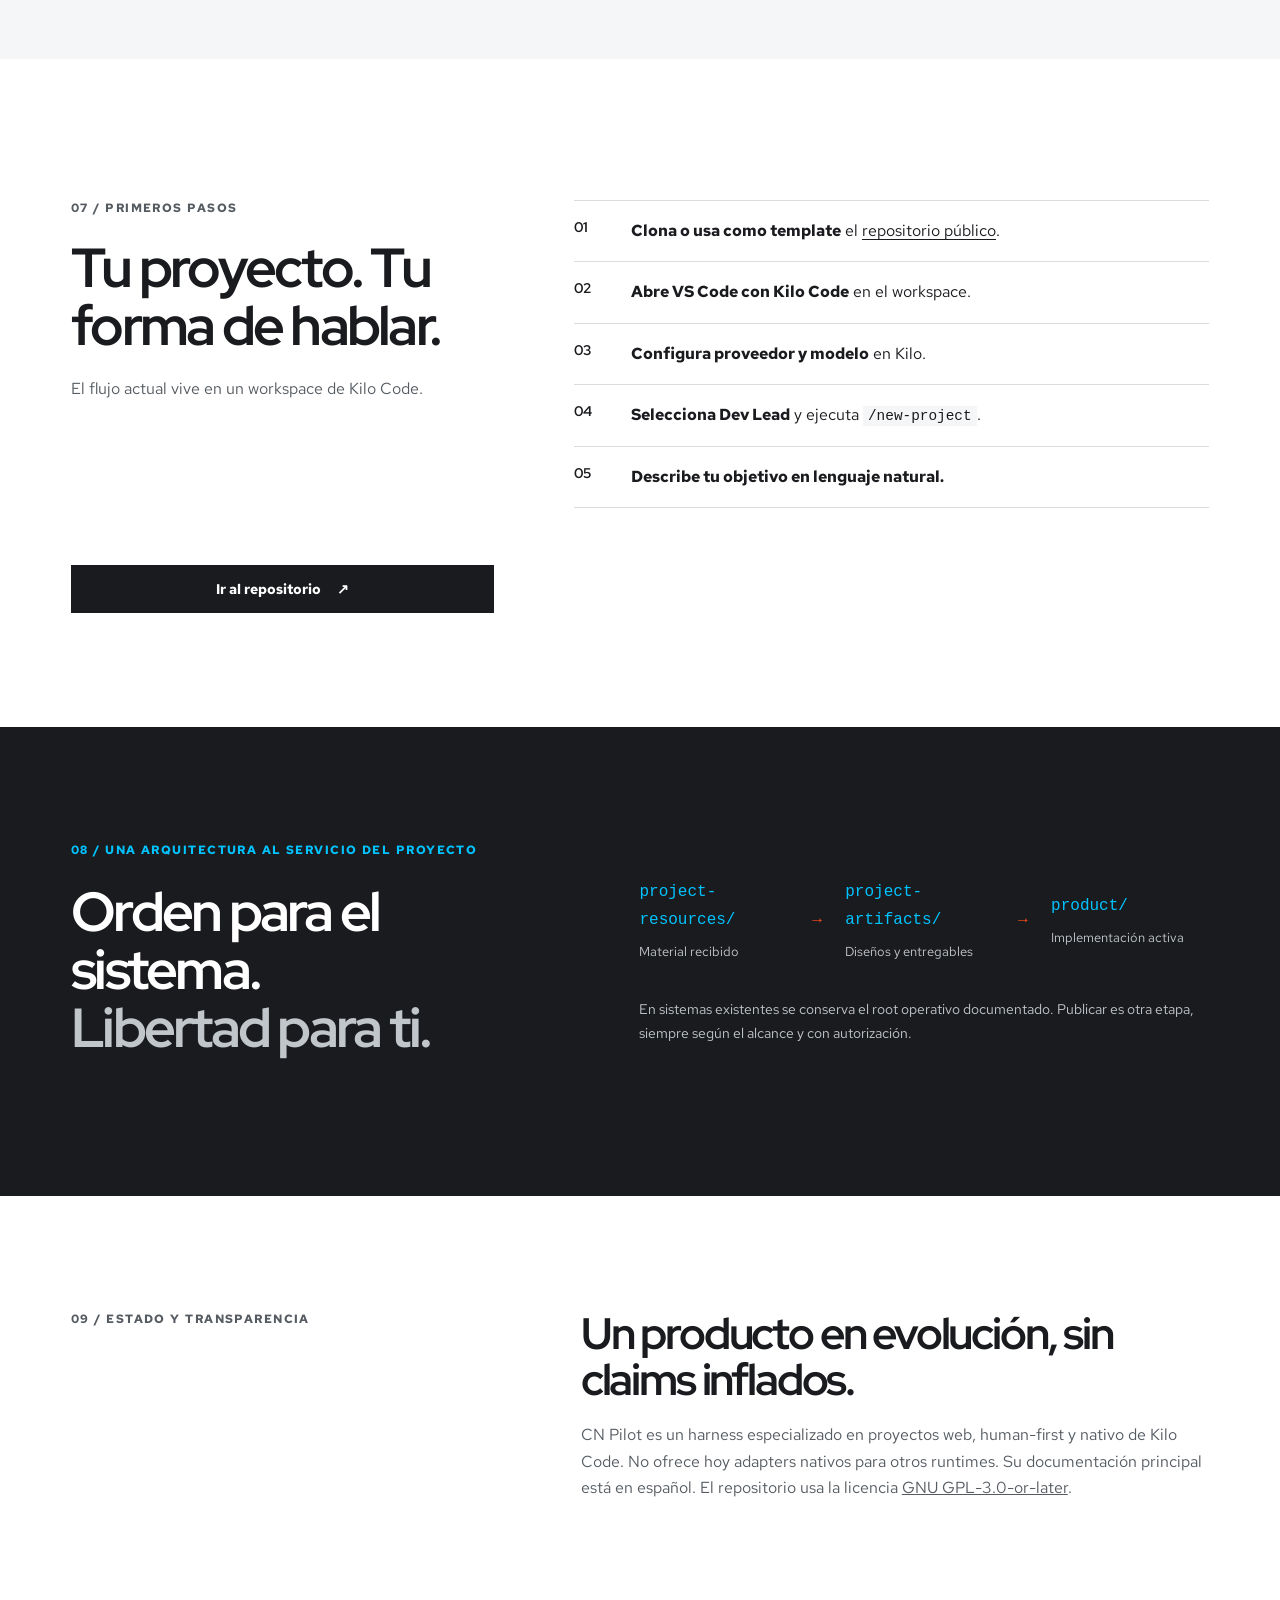
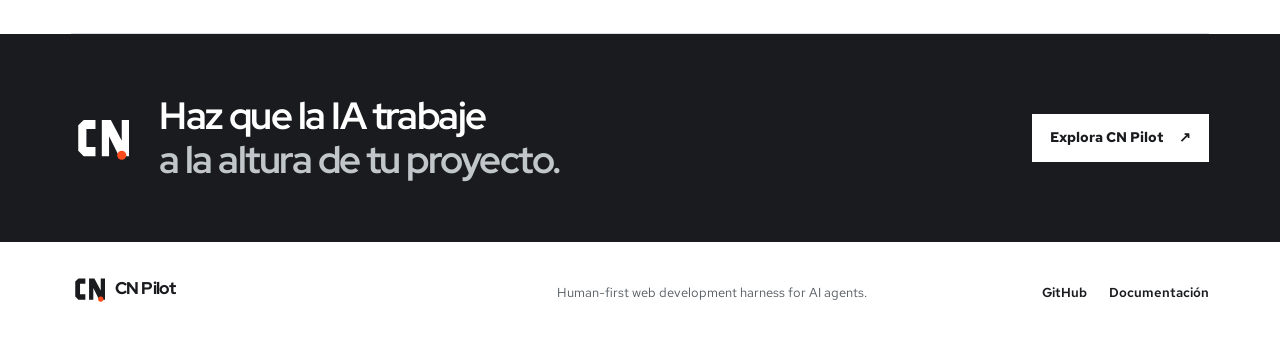
==== commit 6e7b04cb: "style: renovar identidad y sitio público de CN Pilot" ====
--- a/index.html
+++ b/index.html
@@ -3,7 +3,7 @@
 <head>
   <meta charset="utf-8">
   <meta name="viewport" content="width=device-width, initial-scale=1">
-  <meta name="theme-color" content="#1a1b1e">
+  <meta name="theme-color" content="#1A1B1E">
   <title>CN Pilot — desarrollo web human-first con agentes de IA</title>
   <meta name="description" content="CN Pilot coordina proyectos web con IA desde Kilo Code: contexto, diseño, implementación y QA, guiados por personas.">
   <link rel="canonical" href="https://luisygm.github.io/CN-Pilot/">
@@ -14,13 +14,13 @@
   <meta property="og:image" content="https://luisygm.github.io/CN-Pilot/assets/og-image.png">
   <meta property="og:image:width" content="1200">
   <meta property="og:image:height" content="630">
-  <meta property="og:image:alt" content="CN Pilot — La IA hace más. Tú sigues al mando.">
+  <meta property="og:image:alt" content="Monograma geométrico CN con punto naranja de decisión humana sobre fondo tinta; La IA hace más. Tú sigues al mando.">
   <meta property="og:site_name" content="CN Pilot">
   <meta name="twitter:card" content="summary_large_image">
   <meta name="twitter:title" content="CN Pilot — desarrollo web human-first">
   <meta name="twitter:description" content="Un harness web human-first y nativo de Kilo Code.">
   <meta name="twitter:image" content="https://luisygm.github.io/CN-Pilot/assets/og-image.png">
-  <meta name="twitter:image:alt" content="CN Pilot — La IA hace más. Tú sigues al mando.">
+  <meta name="twitter:image:alt" content="Monograma geométrico CN con punto naranja de decisión humana sobre fondo tinta.">
   <link rel="icon" href="assets/favicon.svg" type="image/svg+xml">
   <link rel="stylesheet" href="assets/styles.css">
   <script src="assets/site.js" defer></script>
@@ -29,7 +29,7 @@
   <a class="skip-link" href="#contenido">Saltar al contenido</a>
   <header class="site-header">
     <a class="brand" href="#inicio" aria-label="CN Pilot, inicio">
-      <span class="brand-mark" aria-hidden="true">CN<span>.</span></span>
+      <img class="brand-mark" src="assets/cn-pilot-mark.svg" alt="" aria-hidden="true">
       <span class="brand-name">CN Pilot</span>
     </a>
     <button class="menu-toggle" aria-expanded="false" aria-controls="site-nav" aria-label="Abrir menú">Menú <span aria-hidden="true">＋</span></button>
@@ -37,33 +37,28 @@
       <a href="#como-funciona">Cómo funciona</a>
       <a href="#compatibilidad">Compatibilidad</a>
       <a href="#empezar">Primeros pasos</a>
-      <a class="nav-cta" href="https://github.com/LuisYGM/cn-pilot">Ver en GitHub <span aria-hidden="true">↗</span></a>
+      <a class="nav-cta" href="https://github.com/LuisYGM/CN-Pilot">Ver en GitHub <span aria-hidden="true">↗</span></a>
     </nav>
   </header>
 
   <main id="contenido">
     <section class="hero" id="inicio" aria-labelledby="hero-title">
-      <div class="hero-copy">
+        <div class="hero-copy">
         <p class="eyebrow"><span class="signal" aria-hidden="true"></span> Human-first web development harness</p>
         <h1 id="hero-title">La IA hace más.<br><em>Tú sigues al mando.</em></h1>
         <p class="hero-lede">Desarrollo web human-first con agentes de IA. Explica el resultado que buscas; CN Pilot organiza contexto, diseño, implementación y QA sin pedirte dirigir cada herramienta.</p>
         <div class="hero-actions">
           <a class="button button-primary" href="#empezar">Empieza en Kilo Code <span aria-hidden="true">↗</span></a>
-          <a class="text-link" href="https://github.com/LuisYGM/cn-pilot">Explora el repositorio <span aria-hidden="true">→</span></a>
+          <a class="text-link" href="https://github.com/LuisYGM/CN-Pilot">Explora el repositorio <span aria-hidden="true">→</span></a>
         </div>
         <div class="hero-meta"><span class="kilo-dot" aria-hidden="true"></span> Kilo Code nativo <span class="meta-divider">·</span> Independiente del proveedor dentro de Kilo</div>
       </div>
-      <div class="hero-visual" aria-label="Ilustración conceptual del flujo de trabajo">
-        <div class="visual-top"><span>CN / PILOT</span><span>WORKFLOW 01</span></div>
-        <div class="visual-lines" aria-hidden="true"><i></i><i></i><i></i><i></i><i></i></div>
-        <div class="orbit orbit-one" aria-hidden="true"></div><div class="orbit orbit-two" aria-hidden="true"></div>
-        <div class="pilot-core"><span class="core-cross" aria-hidden="true">✳</span><strong>Pilot</strong><small>context-aware</small></div>
-        <div class="node node-human"><b>01</b><span>Tu intención</span></div>
-        <div class="node node-design"><b>02</b><span>Diseño</span></div>
-        <div class="node node-build"><b>03</b><span>Construcción</span></div>
-        <div class="node node-qa"><b>04</b><span>Verificación</span></div>
-        <div class="visual-bottom"><span>PERSONA AL CENTRO</span><span>FASES, SOLO SI APORTAN</span></div>
-      </div>
+      <figure class="hero-visual" role="img" aria-label="Cuatro estaciones conectadas: intención humana, orquestación, diseño y construcción, y verificación">
+        <div class="visual-top"><span>CN / PILOT</span><span>RECORRIDO 01—04</span></div>
+        <svg class="route-line" viewBox="0 0 600 390" preserveAspectRatio="none" aria-hidden="true"><path d="M56 86H208V165H350V255H520V322"/><path class="route-pulse" d="M56 86H208V165H350V255H520V322"/></svg>
+        <ol class="route-stations"><li class="station station-human"><span class="station-number">01</span><span class="station-point human-point"></span><span class="station-label">INTENCIÓN<br>HUMANA</span></li><li class="station station-orchestrate"><span class="station-number">02</span><span class="station-point"></span><span class="station-label">ORQUESTACIÓN</span></li><li class="station station-design"><span class="station-number">03</span><span class="station-point"></span><span class="station-label">DISEÑO + BUILD</span></li><li class="station station-verify"><span class="station-number">04</span><span class="station-point"></span><span class="station-label">VERIFICACIÓN</span></li></ol>
+        <div class="visual-bottom"><span>PERSONAS DIRIGEN</span><span>FASES, SOLO SI APORTAN</span></div>
+      </figure>
       <div class="hero-index" aria-hidden="true"><span>01</span><span class="index-line"></span><span>04</span></div>
     </section>
 
@@ -85,7 +80,7 @@
     </section>
 
     <section class="human-first section-shell" aria-labelledby="human-title">
-      <div class="human-copy"><p class="section-kicker">03 / Human-first</p><h2 id="human-title">Una conversación natural.<br><em>Control humano real.</em></h2><p>No necesitas conocer cómo está armado CN Pilot para usarlo. La arquitectura está al servicio del proyecto, no al revés.</p><a class="text-link" href="https://github.com/LuisYGM/cn-pilot/blob/main/.blueprint/docs/HUMAN-INTERACTION.md">Lee cómo conversa <span aria-hidden="true">→</span></a></div>
+      <div class="human-copy"><p class="section-kicker">03 / Human-first</p><h2 id="human-title">Una conversación natural.<br><em>Control humano real.</em></h2><p>No necesitas conocer cómo está armado CN Pilot para usarlo. La arquitectura está al servicio del proyecto, no al revés.</p><a class="text-link" href="https://github.com/LuisYGM/CN-Pilot/blob/main/.cn-pilot/docs/HUMAN-INTERACTION.md">Lee cómo conversa <span aria-hidden="true">→</span></a></div>
       <aside class="quote-card"><span class="quote-mark" aria-hidden="true">“</span><blockquote>Quiero arreglar el formulario móvil sin cambiar cómo se ve en escritorio.</blockquote><div class="quote-rule"></div><p>Describe el objetivo. Dev Lead descubre lo demás.</p><span class="quote-index">SIN PROMPTS PERFECTOS&nbsp; / &nbsp;SIN FRICCIÓN EXTRA</span></aside>
     </section>
 
@@ -99,14 +94,14 @@
 
     <section class="compat" id="compatibilidad" aria-labelledby="compat-title"><div class="section-shell compat-layout"><div><p class="section-kicker">06 / Compatibilidad actual</p><h2 id="compat-title">Nativo en Kilo.<br><em>Honesto con lo demás.</em></h2><p>El harness está hecho para Kilo Code. La elección de proveedor y modelo dentro de Kilo es tuya y no está fijada por CN Pilot.</p></div><div class="compat-list"><div class="compat-row"><span class="compat-name">Kilo Code</span><span class="compat-state native">Nativo / soportado</span></div><div class="compat-row"><span class="compat-name">Modelos y proveedores en Kilo</span><span class="compat-state configurable">Configurables en Kilo</span></div><div class="compat-row"><span class="compat-name">Claude Code · Codex · Cursor · Gemini</span><span class="compat-state later">Sin adapter nativo todavía</span></div><p>Algunos archivos pueden inspeccionarse o aprovecharse manualmente en otros entornos. Eso no equivale a integración ni soporte de runtime.</p></div></div></section>
 
-    <section class="start section-shell" id="empezar" aria-labelledby="start-title"><div class="start-heading"><p class="section-kicker">07 / Primeros pasos</p><h2 id="start-title">Tu proyecto. Tu forma de hablar.</h2><p>Sin instaladores inventados. El flujo actual vive en un workspace de Kilo Code.</p></div><ol class="start-list"><li><span>01</span><p><strong>Clona, usa como template o copia</strong> el <a href="https://github.com/LuisYGM/cn-pilot">repositorio público</a>.</p></li><li><span>02</span><p><strong>Abre la carpeta en VS Code</strong> y activa la extensión Kilo Code.</p></li><li><span>03</span><p><strong>Configura proveedor y modelo en Kilo.</strong> No hay preferencias impuestas por CN Pilot.</p></li><li><span>04</span><p><strong>Selecciona Dev Lead</strong> y ejecuta <code>/doctor</code>; luego <code>/new-project</code>.</p></li><li><span>05</span><p><strong>Describe en lenguaje natural</strong> tu proyecto y lo que necesitas lograr.</p></li></ol><a class="button button-dark" href="https://github.com/LuisYGM/cn-pilot">Ir al repositorio <span aria-hidden="true">↗</span></a></section>
+     <section class="start section-shell" id="empezar" aria-labelledby="start-title"><div class="start-heading"><p class="section-kicker">07 / Primeros pasos</p><h2 id="start-title">Tu proyecto. Tu forma de hablar.</h2><p>El flujo actual vive en un workspace de Kilo Code.</p></div><ol class="start-list"><li><span>01</span><p><strong>Clona o usa como template</strong> el <a href="https://github.com/LuisYGM/CN-Pilot">repositorio público</a>.</p></li><li><span>02</span><p><strong>Abre VS Code con Kilo Code</strong> en el workspace.</p></li><li><span>03</span><p><strong>Configura proveedor y modelo</strong> en Kilo.</p></li><li><span>04</span><p><strong>Selecciona Dev Lead</strong> y ejecuta <code>/new-project</code>.</p></li><li><span>05</span><p><strong>Describe tu objetivo en lenguaje natural.</strong></p></li></ol><a class="button button-dark" href="https://github.com/LuisYGM/CN-Pilot">Ir al repositorio <span aria-hidden="true">↗</span></a></section>
 
     <section class="architecture" aria-labelledby="architecture-title"><div class="section-shell architecture-inner"><div><p class="section-kicker">08 / Una arquitectura al servicio del proyecto</p><h2 id="architecture-title">Orden para el sistema.<br><em>Libertad para ti.</em></h2></div><div class="architecture-map"><div><code>project-resources/</code><span>Material recibido</span></div><b aria-hidden="true">→</b><div><code>project-artifacts/</code><span>Diseños y entregables</span></div><b aria-hidden="true">→</b><div><code>product/</code><span>Implementación activa</span></div><p>En sistemas existentes se conserva el root operativo documentado. Publicar es otra etapa, siempre según el alcance y con autorización.</p></div></div></section>
 
-    <section class="transparency section-shell" aria-labelledby="transparency-title"><p class="section-kicker">09 / Estado y transparencia</p><div><h2 id="transparency-title">Un producto en evolución, sin claims inflados.</h2><p>CN Pilot es un harness especializado en proyectos web, human-first y nativo de Kilo Code. No ofrece hoy adapters nativos para otros runtimes ni un instalador CLI. Su documentación principal está en español. El repositorio usa la licencia <a href="https://github.com/LuisYGM/cn-pilot/blob/main/LICENSE">GNU GPL-3.0-or-later</a> y conserva por separado las atribuciones de terceros.</p></div></section>
+     <section class="transparency section-shell" aria-labelledby="transparency-title"><p class="section-kicker">09 / Estado y transparencia</p><div><h2 id="transparency-title">Un producto en evolución, sin claims inflados.</h2><p>CN Pilot es un harness especializado en proyectos web, human-first y nativo de Kilo Code. No ofrece hoy adapters nativos para otros runtimes. Su documentación principal está en español. El repositorio usa la licencia <a href="https://github.com/LuisYGM/CN-Pilot/blob/main/LICENSE">GNU GPL-3.0-or-later</a>.</p></div></section>
 
-    <section class="closing"><div class="section-shell closing-inner"><span class="closing-mark" aria-hidden="true">CN<span>.</span></span><p>Haz que la IA trabaje<br><em>a la altura de tu proyecto.</em></p><a class="button button-light" href="https://github.com/LuisYGM/cn-pilot">Explora CN Pilot <span aria-hidden="true">↗</span></a></div></section>
+     <section class="closing"><div class="section-shell closing-inner"><img class="closing-mark" src="assets/cn-pilot-mark-light.svg" alt="" aria-hidden="true"><p>Haz que la IA trabaje<br><em>a la altura de tu proyecto.</em></p><a class="button button-light" href="https://github.com/LuisYGM/CN-Pilot">Explora CN Pilot <span aria-hidden="true">↗</span></a></div></section>
   </main>
-  <footer class="site-footer"><div class="footer-brand"><a href="#inicio">CN Pilot</a></div><p>Human-first web development harness for AI agents.</p><div class="footer-links"><a href="https://github.com/LuisYGM/cn-pilot">GitHub</a><a href="https://github.com/LuisYGM/cn-pilot/tree/main/.blueprint/docs">Documentación</a></div></footer>
+   <footer class="site-footer"><div class="footer-brand"><a href="#inicio" aria-label="CN Pilot, volver al inicio"><img src="assets/cn-pilot-mark.svg" alt="" aria-hidden="true"><span>CN Pilot</span></a></div><p>Human-first web development harness for AI agents.</p><div class="footer-links"><a href="https://github.com/LuisYGM/CN-Pilot">GitHub</a><a href="https://github.com/LuisYGM/CN-Pilot/tree/main/.cn-pilot/docs">Documentación</a></div></footer>
 </body>
 </html>
--- a/assets/styles.css
+++ b/assets/styles.css
@@ -1,26 +1,292 @@
-@import url('https://fonts.googleapis.com/css2?family=Red+Hat+Display:wght@400;500;600;700;800;900&family=Red+Hat+Text:wght@400;500;600&display=swap');
+@import url('https://fonts.googleapis.com/css2?family=Red+Hat+Display:wght@400;500;600;700;800&family=Red+Hat+Text:wght@400;500;600;700&display=swap');
 
-:root{color-scheme:light;--ink:#172320;--muted:#66716d;--paper:#f7f8f4;--white:#fff;--line:#dce3df;--cyan:#00c3ff;--orange:#fe4c1c;--green:#17463d;--deep:#10211f;--font-display:'Red Hat Display',Arial,sans-serif;--font-body:'Red Hat Text',Arial,sans-serif;--measure:1200px;scroll-behavior:smooth}
-*{box-sizing:border-box}body{margin:0;color:var(--ink);background:var(--paper);font-family:var(--font-body);font-size:16px;line-height:1.65;-webkit-font-smoothing:antialiased}a{color:inherit}a:focus-visible,button:focus-visible{outline:3px solid var(--orange);outline-offset:4px}.skip-link{position:absolute;z-index:20;top:8px;left:8px;transform:translateY(-150%);padding:10px 14px;background:var(--white);color:var(--ink)}.skip-link:focus{transform:none}.site-header{height:84px;padding:0 max(5.5vw,24px);display:flex;align-items:center;justify-content:space-between;border-bottom:1px solid rgba(23,35,32,.1);background:var(--paper)}.brand{display:flex;align-items:center;gap:12px;text-decoration:none}.brand-mark{width:42px;height:42px;border-radius:50%;display:grid;place-items:center;background:var(--deep);color:var(--white);font:800 15px var(--font-display);letter-spacing:-1px}.brand-mark span,.closing-mark span{color:var(--cyan)}.brand-name{font:800 16px/1.05 var(--font-display);letter-spacing:-.4px}.brand-name small{display:block;margin-top:5px;font:500 10px var(--font-body);letter-spacing:.06em;color:var(--muted)}.site-nav{display:flex;align-items:center;gap:34px}.site-nav a{text-decoration:none;font-size:13px;font-weight:600}.site-nav a:hover,.footer-links a:hover,.text-link:hover{color:#087f9c}.site-nav .nav-cta{padding:11px 15px;background:var(--deep);color:white}.menu-toggle{display:none}.hero{position:relative;min-height:650px;padding:96px max(9vw,32px) 86px;display:grid;grid-template-columns:1.08fr .92fr;gap:5vw;align-items:center;overflow:hidden;background:var(--paper)}.hero:before{content:"";position:absolute;top:-230px;right:-140px;width:650px;height:650px;border:1px solid rgba(23,70,61,.1);border-radius:50%;box-shadow:0 0 0 55px rgba(23,70,61,.025),0 0 0 110px rgba(23,70,61,.02)}.hero-copy,.hero-visual{position:relative;z-index:1}.eyebrow,.section-kicker{margin:0;color:#3c6860;font-size:11px;font-weight:700;letter-spacing:.12em;text-transform:uppercase}.signal{display:inline-block;width:7px;height:7px;margin-right:9px;vertical-align:1px;background:var(--orange);border-radius:50%}.hero h1,.section-heading h2,.intro h2,.human-copy h2,.journey-heading h2,.modes h2,.compat h2,.start h2,.architecture h2{margin:25px 0 19px;font:700 clamp(42px,5.2vw,70px)/1.02 var(--font-display);letter-spacing:-.055em}.hero h1 em,.section-heading h2 em,.human-copy h2 em,.modes h2 em,.compat h2 em,.architecture h2 em{font-weight:500;font-style:normal;color:#458277}.hero-lede{max-width:520px;color:#58645f;font-size:18px;line-height:1.75}.hero-actions{display:flex;align-items:center;gap:25px;margin-top:32px}.button{display:inline-flex;align-items:center;gap:23px;padding:15px 19px;text-decoration:none;font-size:13px;font-weight:700;transition:transform .2s,background .2s}.button:hover{transform:translateY(-2px)}.button-primary{background:var(--green);color:white}.button-primary:hover{background:var(--deep)}.text-link{font-size:13px;font-weight:700;text-decoration:none}.text-link span{color:var(--orange)}.hero-meta{margin-top:38px;color:var(--muted);font-size:11px}.kilo-dot{display:inline-block;width:7px;height:7px;border-radius:50%;background:var(--cyan);margin-right:8px}.meta-divider{margin:0 8px;color:#adb6b1}.hero-visual{height:420px;max-width:520px;width:100%;justify-self:end;background:var(--deep);color:white;overflow:hidden;position:relative;box-shadow:17px 17px 0 rgba(23,70,61,.11)}.visual-top,.visual-bottom{position:absolute;left:24px;right:24px;display:flex;justify-content:space-between;font:600 9px var(--font-body);letter-spacing:.13em;color:#9db3aa}.visual-top{top:21px}.visual-bottom{bottom:20px}.visual-lines{position:absolute;inset:0;opacity:.24;background-image:linear-gradient(rgba(185,210,197,.16) 1px,transparent 1px),linear-gradient(90deg,rgba(185,210,197,.16) 1px,transparent 1px);background-size:42px 42px;mask-image:linear-gradient(to bottom,transparent 3%,#000 22%,#000 78%,transparent 100%)}.orbit{position:absolute;left:50%;top:51%;transform:translate(-50%,-50%);border:1px solid rgba(0,195,255,.35);border-radius:50%}.orbit-one{width:270px;height:270px}.orbit-two{width:190px;height:190px;border-color:rgba(254,76,28,.38)}.pilot-core{position:absolute;left:50%;top:51%;transform:translate(-50%,-50%);width:112px;height:112px;border-radius:50%;display:flex;align-items:center;justify-content:center;flex-direction:column;border:1px solid rgba(0,195,255,.75);background:#18342f;box-shadow:0 0 35px rgba(0,195,255,.13)}.core-cross{font-size:21px;color:var(--cyan);line-height:1}.pilot-core strong{font:700 16px var(--font-display);margin-top:4px}.pilot-core small{font-size:9px;color:#b2c5bd}.node{position:absolute;padding:8px 11px;background:#203b35;border:1px solid rgba(255,255,255,.16);font-size:10px}.node b{color:var(--cyan);margin-right:7px;font-size:9px}.node-human{left:5%;top:47%}.node-design{right:6%;top:29%}.node-build{right:5%;top:68%}.node-qa{left:9%;top:76%}.hero-index{position:absolute;right:3%;bottom:88px;display:flex;align-items:center;gap:8px;color:#78847d;font-size:10px}.index-line{width:38px;height:1px;background:#aeb9b3}.section-shell{width:min(var(--measure),calc(100% - 12vw));margin-inline:auto}.intro{padding-block:130px 140px;display:grid;grid-template-columns:.6fr 1.4fr;gap:9vw}.intro h2{font-size:clamp(35px,4.5vw,58px);margin:0 0 24px}.intro h2 span{color:#59736c}.intro-content>p{max-width:630px;margin:0;color:var(--muted);font-size:17px}.workflow{padding:115px 0 125px;background:#e9efeb}.section-heading{max-width:700px}.section-heading h2,.journey-heading h2{font-size:clamp(40px,5vw,64px)}.section-heading>p:last-child,.journey-heading>p:last-child{max-width:550px;color:var(--muted)}.steps{margin:62px 0 0;padding:0;list-style:none;border-top:1px solid #cbd6d0}.steps li{min-height:133px;padding:28px 5px;display:grid;grid-template-columns:70px 1fr 40px;align-items:start;border-bottom:1px solid #cbd6d0}.step-num{font:600 12px var(--font-display);color:#4d7d71}.steps h3,.journey-track h3,.mode-grid h3{margin:0 0 8px;font:700 21px var(--font-display);letter-spacing:-.03em}.steps p,.mode-grid p{max-width:660px;margin:0;color:#63716a;font-size:14px}.step-symbol{justify-self:end;font-size:20px;color:var(--orange)}.human-first{padding-block:145px;display:grid;grid-template-columns:1fr .85fr;gap:10vw;align-items:center}.human-copy h2,.modes h2,.compat h2,.architecture h2{font-size:clamp(39px,4.8vw,60px)}.human-copy>p:not(.section-kicker){max-width:465px;color:var(--muted)}.human-copy .text-link{display:inline-block;margin-top:18px}.quote-card{position:relative;padding:40px 40px 35px;background:white;box-shadow:0 16px 40px rgba(16,33,31,.07)}.quote-mark{position:absolute;top:2px;left:25px;color:var(--orange);font:700 62px Georgia}.quote-card blockquote{position:relative;margin:28px 0 25px;font:600 clamp(21px,2.4vw,29px)/1.4 var(--font-display);letter-spacing:-.035em}.quote-rule{width:40px;height:2px;background:var(--cyan)}.quote-card p{color:var(--muted);font-size:12px}.quote-index{color:#83928a;font-size:8px;font-weight:700;letter-spacing:.1em}.journey{padding-block:115px;background:var(--deep);color:#f7faf7}.journey-heading{display:flex;align-items:end;justify-content:space-between;gap:30px}.journey-heading h2{margin-bottom:0}.journey-heading>p:last-child{max-width:370px;color:#b0c1b8}.journey .section-kicker{color:#8bb4a5}.journey-track{display:grid;grid-template-columns:1fr 30px 1fr 30px 1fr 30px 1fr;gap:13px;margin-top:67px}.journey-track article{min-height:205px;padding:22px 17px;border-top:1px solid #466158}.journey-track .approval-step{border-color:var(--orange)}.track-step{display:block;margin-bottom:21px;color:#7fa899;font-size:10px}.journey-track h3{font-size:20px}.journey-track p{min-height:64px;color:#b2c1b9;font-size:12px;line-height:1.65}.track-tag{color:#8ca79b;font-size:8px;font-weight:700;letter-spacing:.08em}.track-arrow{padding-top:33px;color:var(--cyan)}.modes{padding-block:130px;display:grid;grid-template-columns:.8fr 1.2fr;gap:8vw;align-items:start}.modes h2{margin-bottom:0}.mode-grid{display:grid;grid-template-columns:1fr 1fr;gap:25px}.mode-grid article{padding-top:15px;border-top:1px solid #bdcac3}.mode-marker{display:block;margin-bottom:23px;color:#64877d;font-size:9px;font-weight:700;letter-spacing:.08em}.mode-grid h3{font-size:19px}.mode-grid p{font-size:13px}.compat{padding-block:115px;background:#e9efeb}.compat-layout{display:grid;grid-template-columns:.9fr 1.1fr;gap:10vw}.compat h2{margin-bottom:18px}.compat-layout>div:first-child>p:last-child{max-width:435px;color:var(--muted);font-size:14px}.compat-list{padding-top:15px}.compat-row{display:flex;justify-content:space-between;gap:20px;padding:18px 0;border-bottom:1px solid #cbd6d0;font-size:12px}.compat-name{font-weight:700}.compat-state{font-size:11px}.native{color:#236b52}.configurable{color:#397583}.later{color:#7a7368}.compat-list>p{color:var(--muted);font-size:11px}.start{padding-block:135px}.start-heading{max-width:740px}.start h2{font-size:clamp(39px,5vw,62px)}.start-heading>p:last-child{color:var(--muted)}.start-list{max-width:820px;margin:50px 0 38px;padding:0;list-style:none;border-top:1px solid var(--line)}.start-list li{display:flex;gap:25px;align-items:center;padding:17px 0;border-bottom:1px solid var(--line)}.start-list li>span{font:600 11px var(--font-display);color:#508073}.start-list p{margin:0;font-size:13px}.start-list code{padding:3px 6px;background:#e5ebe7;font-size:11px}.start-list a{color:#21685b;text-decoration-thickness:1px;text-underline-offset:3px}.button-dark{background:var(--deep);color:white}.button-dark:hover{background:#245b4e}.architecture{padding-block:100px;background:#f0f3ef;border-block:1px solid #e1e7e3}.architecture-inner{display:grid;grid-template-columns:.8fr 1.2fr;gap:8vw;align-items:center}.architecture h2{font-size:clamp(38px,4.5vw,56px)}.architecture-map{display:flex;align-items:center;gap:12px;flex-wrap:wrap}.architecture-map>div{display:flex;flex-direction:column;gap:7px}.architecture-map code{font:600 11px var(--font-body);color:#286756}.architecture-map span{color:var(--muted);font-size:10px}.architecture-map>b{color:var(--orange)}.architecture-map>p{flex-basis:100%;margin-top:13px;color:var(--muted);font-size:11px}.transparency{padding-block:100px;display:grid;grid-template-columns:.55fr 1.45fr;gap:6vw}.transparency h2{margin:0 0 18px;font:700 28px/1.2 var(--font-display);letter-spacing:-.04em}.transparency>div>p{max-width:820px;color:var(--muted);font-size:13px}.closing{background:var(--green);color:white}.closing-inner{min-height:270px;display:flex;align-items:center;justify-content:space-between;gap:25px}.closing-mark{font:800 29px var(--font-display);letter-spacing:-2px}.closing-inner>p{margin:0;font:600 clamp(24px,3.4vw,42px)/1.2 var(--font-display);letter-spacing:-.04em}.closing-inner>p em{color:#b9d9cf;font-style:normal;font-weight:400}.button-light{background:white;color:var(--deep)}.site-footer{padding:37px max(6vw,24px);display:grid;grid-template-columns:1fr 1.3fr 1.3fr;align-items:center;gap:20px;background:var(--deep);color:white}.footer-brand{display:flex;flex-direction:column;font:700 15px var(--font-display)}.footer-brand>a,.footer-brand span a{color:white;text-decoration:none}.footer-brand span{color:#98aaa1;font:400 10px var(--font-body)}.site-footer>p{color:#9eafa7;font-size:11px}.footer-links{display:flex;justify-content:flex-end;gap:20px}.footer-links a{font-size:10px;text-decoration:none}.site-footer>small{grid-column:1/-1;color:#8d9c94;font-size:9px}
-@media(max-width:900px){.site-nav{gap:18px}.hero{padding-inline:7vw;gap:3vw}.hero-visual{height:370px}.node{font-size:9px}.section-shell{width:calc(100% - 10vw)}.intro{gap:5vw}.journey-heading{display:block}.journey-heading>p:last-child{margin-top:18px}.journey-track{grid-template-columns:1fr 20px 1fr;row-gap:10px}.journey-track article:nth-of-type(3){grid-column:1}.journey-track article:nth-of-type(4){grid-column:3}.journey-track .track-arrow:nth-of-type(4){grid-column:2;grid-row:2}.modes,.compat-layout,.architecture-inner{gap:5vw}.site-footer{grid-template-columns:1fr 1fr}.footer-links{grid-column:1/-1;justify-content:flex-start}}
-@media(max-width:680px){.site-header{height:70px;padding-inline:22px}.menu-toggle{display:flex;gap:8px;align-items:center;border:0;background:transparent;color:var(--ink);font:600 12px var(--font-body);padding:10px}.menu-toggle span{color:var(--orange);font-size:18px}.site-nav{display:none;position:absolute;z-index:5;top:69px;left:0;right:0;padding:18px 22px 24px;flex-direction:column;align-items:stretch;gap:0;background:var(--paper);border-bottom:1px solid var(--line)}.site-nav.is-open{display:flex}.site-nav a{padding:12px 4px}.site-nav .nav-cta{margin-top:8px;padding:13px}.hero{padding:73px 25px 70px;display:block;min-height:0}.hero h1{font-size:clamp(43px,11vw,61px)}.hero-lede{font-size:16px}.hero-actions{align-items:flex-start;flex-direction:column;gap:18px}.hero-meta{font-size:10px}.hero-visual{height:340px;margin-top:55px}.node-human{left:3%}.node-design{right:3%}.node-build{right:2%}.node-qa{left:5%}.hero-index{display:none}.section-shell{width:calc(100% - 48px)}.intro{padding-block:86px;display:block}.intro-content{margin-top:30px}.intro h2{font-size:39px}.intro-content>p{font-size:15px}.workflow{padding-block:83px}.section-heading h2,.journey-heading h2{font-size:43px}.steps{margin-top:42px}.steps li{grid-template-columns:43px 1fr 22px;gap:4px;min-height:0;padding-block:24px}.steps h3{font-size:18px}.steps p{font-size:12px}.step-symbol{font-size:16px}.human-first{padding-block:90px;display:block}.human-copy h2,.modes h2,.compat h2,.architecture h2{font-size:42px}.quote-card{margin-top:40px;padding:32px 27px}.journey{padding-block:83px}.journey-track{grid-template-columns:1fr 22px 1fr;gap:8px}.journey-track article{padding:18px 8px;min-height:210px}.journey-track .track-step{margin-bottom:13px}.journey-track h3{font-size:16px}.journey-track p{font-size:11px}.journey-track .track-tag{font-size:7px}.track-arrow{padding-top:30px}.modes{padding-block:90px;display:block}.mode-grid{margin-top:35px;gap:18px}.mode-grid h3{font-size:17px}.mode-grid p{font-size:12px}.compat{padding-block:84px}.compat-layout{display:block}.compat-list{margin-top:34px}.compat-row{display:block}.compat-state{display:block;margin-top:4px}.start{padding-block:90px}.start h2{font-size:42px}.start-list{margin-top:35px}.start-list li{align-items:flex-start;gap:16px}.start-list p{font-size:12px}.architecture{padding-block:75px}.architecture-inner{display:block}.architecture-map{margin-top:30px;gap:8px}.architecture-map code{font-size:9px}.architecture-map span{font-size:8px}.transparency{padding-block:75px;display:block}.transparency>div{margin-top:22px}.transparency h2{font-size:26px}.closing-inner{min-height:0;padding-block:47px;display:grid;grid-template-columns:1fr auto}.closing-mark{grid-column:1}.closing-inner>p{grid-column:1/-1;grid-row:2;font-size:30px}.closing-inner .button{grid-column:1/-1;grid-row:3;justify-self:start}.site-footer{padding-block:30px;grid-template-columns:1fr;gap:10px}.footer-links{grid-column:auto;flex-wrap:wrap;gap:14px}.site-footer>small{grid-column:auto;margin-top:9px}}
-@media(prefers-reduced-motion:reduce){:root{scroll-behavior:auto}*,*::before,*::after{animation-duration:.01ms!important;animation-iteration-count:1!important;transition-duration:.01ms!important}}
-
-:root{--ink:#1a1b1e;--muted:#606060;--paper:#fff;--line:#e4e6e7;--green:#1a1b1e;--deep:#1a1b1e}
-.hero h1 em,.section-heading h2 em,.human-copy h2 em,.modes h2 em,.compat h2 em,.architecture h2 em{color:#606060}
-.eyebrow,.section-kicker{color:#606060}
-.site-nav a:hover,.footer-links a:hover,.text-link:hover{color:#00c3ff}
-.hero:before{border-color:rgba(26,27,30,.1);box-shadow:0 0 0 55px rgba(26,27,30,.025),0 0 0 110px rgba(26,27,30,.02)}
-.workflow,.compat{background:#f2f3f3}
-.steps,.mode-grid article{border-color:#d8dcde}
-.journey .section-kicker{color:#00c3ff}
-.compat-state.native,.compat-state.configurable{color:#1a1b1e}
-.compat-state.native:before{content:"● ";color:#00c3ff}
-.compat-state.configurable:before{content:"● ";color:#606060}
-.compat-state.later:before{content:"○ ";color:#fe4c1c}
-.intro h2 span,.steps .step-num,.mode-marker,.architecture-map code{color:#606060}
-.hero-visual{background:#1a1b1e}
-.pilot-core,.node{background:#242529}
-.visual-top,.visual-bottom,.visual-top span,.visual-bottom span{color:#a7adb0}
-.pilot-core small,.journey-track p,.journey-heading>p:last-child{color:#c2c4c5}
-.track-step,.track-tag,.journey .track-step,.journey .track-tag{color:#a7adb0}
+:root {
+  color-scheme: light;
+  --color-ink: #1A1B1E;
+  --color-cyan: #00C3FF;
+  --color-orange: #FE4C1C;
+  --color-white: #FFFFFF;
+  --color-paper: #FFFFFF;
+  --color-mist: #F5F6F7;
+  --color-line: #D9DDE0;
+  --color-muted: #555B61;
+  --color-quiet: #AEB5BA;
+  --color-inverse-text: #C1C6CA;
+  --color-dark-line: #555B61;
+  --color-dark-wash: rgba(26,27,30,.08);
+  --color-cyan-wash: rgba(0,195,255,.12);
+  --color-orange-wash: rgba(254,76,28,.17);
+   --color-link-hover: var(--color-ink);
+  --color-ink-hover: #34363A;
+  --font-display: 'Red Hat Display', Arial, sans-serif;
+  --font-body: 'Red Hat Text', Arial, sans-serif;
+  --measure: 1440px;
+  --gutter: clamp(24px, 5.55vw, 80px);
+  --space-1: 8px;
+  --space-2: 16px;
+  --space-3: 24px;
+  --space-4: 40px;
+  --space-5: 64px;
+  --space-6: 96px;
+  --ease: cubic-bezier(.2,.7,.2,1);
+  scroll-behavior: smooth;
+}
+* { box-sizing: border-box; }
+html { scroll-padding-top: 84px; }
+body { margin: 0; color: var(--color-ink); background: var(--color-paper); font: 400 16px/1.65 var(--font-body); -webkit-font-smoothing: antialiased; }
+img, svg { display: block; max-width: 100%; }
+a { color: inherit; }
+a:focus-visible, button:focus-visible { outline: 3px solid var(--color-orange); outline-offset: 4px; }
+.skip-link { position: fixed; z-index: 30; inset: 8px auto auto 8px; transform: translateY(-150%); padding: 10px 14px; background: var(--color-white); color: var(--color-ink); }
+.skip-link:focus { transform: none; }
+.site-header { height: 84px; padding: 0 var(--gutter); display: flex; align-items: center; justify-content: space-between; border-bottom: 1px solid var(--color-line); background: var(--color-white); position: relative; z-index: 10; }
+.brand { display: inline-flex; align-items: center; gap: 12px; text-decoration: none; }
+.brand-mark { width: 42px; height: 42px; flex: none; }
+.brand-name, .footer-brand span { font: 800 17px/1 var(--font-display); letter-spacing: -.035em; }
+.site-nav { display: flex; align-items: center; gap: clamp(18px, 3vw, 42px); }
+.site-nav a, .footer-links a { text-decoration: none; font-size: 14px; font-weight: 600; }
+.site-nav a:hover, .footer-links a:hover, .text-link:hover { color: var(--color-link-hover); text-decoration-line: underline; text-decoration-color: var(--color-orange); text-decoration-thickness: 2px; text-underline-offset: 4px; }
+.site-nav .nav-cta { padding: 11px 15px; color: var(--color-white); background: var(--color-ink); }
+.menu-toggle { display: none; }
+.hero { max-width: var(--measure); min-height: 670px; margin: auto; padding: 80px var(--gutter) 82px; display: grid; grid-template-columns: minmax(0, 1fr) minmax(360px, .92fr); gap: clamp(40px, 6vw, 88px); align-items: center; position: relative; }
+.hero-copy, .hero-visual { min-width: 0; }
+.eyebrow, .section-kicker { margin: 0; color: var(--color-muted); font-size: 12px; line-height: 1.4; font-weight: 700; letter-spacing: .12em; text-transform: uppercase; }
+.signal { display: inline-block; width: 8px; height: 8px; margin-right: 8px; border-radius: 50%; background: var(--color-cyan); }
+.hero h1 { max-width: 720px; margin: 25px 0 22px; font: 800 clamp(48px, 5.35vw, 78px)/.99 var(--font-display); letter-spacing: -.065em; }
+h1 em, h2 em { font-style: normal; }
+.hero h1 em { color: var(--color-muted); }
+.hero-lede { max-width: 590px; margin: 0; color: var(--color-muted); font-size: clamp(17px, 1.5vw, 20px); line-height: 1.6; }
+.hero-actions { display: flex; gap: 28px; align-items: center; margin-top: 30px; }
+.button { min-height: 48px; display: inline-flex; gap: 16px; align-items: center; justify-content: center; padding: 12px 18px; text-decoration: none; font-size: 14px; font-weight: 700; transition: background .2s var(--ease), color .2s var(--ease), transform .2s var(--ease); }
+.button:hover { transform: translateY(-2px); }
+.button-primary, .button-dark { color: var(--color-white); background: var(--color-ink); }
+.button-primary:hover, .button-dark:hover { background: var(--color-ink-hover); }
+.text-link { display: inline-flex; gap: 8px; align-items: center; font-size: 14px; font-weight: 700; text-underline-offset: 4px; }
+.hero-meta { margin-top: 30px; color: var(--color-muted); font-size: 13px; font-weight: 600; }
+.kilo-dot { display: inline-block; width: 8px; height: 8px; margin-right: 8px; border-radius: 50%; background: var(--color-cyan); }
+.meta-divider { padding: 0 8px; color: var(--color-quiet); }
+.hero-visual { min-height: 430px; margin: 0; position: relative; overflow: hidden; color: var(--color-white); background: var(--color-ink); padding: 24px 26px; isolation: isolate; }
+.hero-visual:after { content: ''; position: absolute; inset: auto 0 0; height: 4px; background: linear-gradient(90deg,var(--color-cyan) 0 74%,var(--color-orange) 74%); }
+.visual-top, .visual-bottom { display: flex; justify-content: space-between; gap: 12px; position: relative; z-index: 2; color: var(--color-inverse-text); font: 700 11px/1.4 var(--font-body); letter-spacing: .12em; }
+.visual-bottom { position: absolute; right: 26px; bottom: 22px; left: 26px; font-size: 10px; }
+.route-line { position: absolute; inset: 64px 20px 54px; width: calc(100% - 40px); height: calc(100% - 118px); overflow: visible; z-index: -1; }
+.route-line path { fill: none; stroke: var(--color-dark-line); stroke-width: 1.5; vector-effect: non-scaling-stroke; }
+.route-line .route-pulse { stroke: var(--color-cyan); stroke-width: 2.5; stroke-dasharray: 18 950; stroke-dashoffset: 0; opacity: .8; }
+.route-stations { list-style: none; margin: 0; padding: 0; }
+.station { position: absolute; display: grid; grid-template-columns: 14px auto; grid-template-rows: 18px auto; column-gap: 10px; align-items: center; font-size: 12px; line-height: 1.25; }
+.station-number { color: var(--color-quiet); font: 700 11px var(--font-display); }
+.station-point { width: 11px; height: 11px; grid-row: 2; border: 2px solid var(--color-cyan); background: var(--color-ink); border-radius: 50%; box-shadow: 0 0 0 5px var(--color-cyan-wash); }
+.human-point { border-color: var(--color-orange); background: var(--color-orange); box-shadow: 0 0 0 5px var(--color-orange-wash); }
+.station-label { grid-row: 2; white-space: nowrap; font-weight: 700; letter-spacing: .045em; }
+.station-human { left: 5%; top: 18%; }
+.station-orchestrate { left: 31%; top: 39%; }
+.station-design { left: 56%; top: 62%; }
+.station-verify { right: 4%; top: 78%; }
+.hero-index { position: absolute; right: var(--gutter); bottom: 28px; display: flex; align-items: center; gap: 12px; color: var(--color-muted); font: 700 11px var(--font-display); }
+.index-line { width: 80px; height: 1px; background: var(--color-line); }
+.section-shell { width: min(calc(100% - 2 * var(--gutter)), var(--measure)); margin-inline: auto; }
+.intro { padding-block: clamp(88px, 11vw, 150px); display: grid; grid-template-columns: 1fr 2fr; gap: 6%; border-top: 1px solid var(--color-line); }
+.intro-content { display: grid; grid-template-columns: 1.1fr .9fr; gap: clamp(25px, 5vw, 72px); align-items: end; }
+h2 { margin: 0; font: 700 clamp(38px, 4.3vw, 60px)/1.05 var(--font-display); letter-spacing: -.05em; }
+.intro h2 span, .section-heading h2 em, .human-copy h2 em, .modes h2 em, .compat h2 em, .architecture h2 em { color: var(--color-muted); }
+.intro-content>p, .human-copy>p:not(.section-kicker), .section-heading>p:last-child, .journey-heading>p:last-child { margin: 0; color: var(--color-muted); font-size: 16px; line-height: 1.75; }
+.workflow { padding-block: clamp(85px, 10vw, 140px); color: var(--color-white); background: var(--color-ink); }
+.section-heading { display: grid; grid-template-columns: 1fr 1.2fr .8fr; gap: 30px; align-items: end; }
+.workflow .section-kicker, .journey .section-kicker, .closing .section-kicker { color: var(--color-cyan); }
+.section-heading h2 em { color: var(--color-inverse-text); }
+.section-heading>p:last-child { color: var(--color-inverse-text); }
+.steps { max-width: 1120px; margin: 70px 0 0 auto; padding: 0; list-style: none; border-top: 1px solid var(--color-dark-line); }
+.steps li { display: grid; grid-template-columns: 70px minmax(0,1fr) 30px; gap: 22px; align-items: start; padding: 25px 0; border-bottom: 1px solid var(--color-dark-line); }
+.step-num { color: var(--color-cyan); font: 700 15px var(--font-display); }
+.steps h3 { margin: 0 0 5px; font: 700 21px/1.3 var(--font-display); }
+.steps p { max-width: 780px; margin: 0; color: var(--color-inverse-text); font-size: 15px; }
+.step-symbol { color: var(--color-cyan); font-size: 18px; }
+.human-first { padding-block: clamp(90px, 11vw, 150px); display: grid; grid-template-columns: 1.05fr .95fr; gap: 10%; align-items: center; }
+.human-copy h2, .modes h2, .compat h2, .architecture h2 { margin: 24px 0; }
+.human-copy>p:not(.section-kicker) { max-width: 550px; margin-bottom: 22px; }
+.quote-card { padding: clamp(28px, 4vw, 54px); color: var(--color-white); background: var(--color-ink); }
+.quote-mark { color: var(--color-orange); font: 800 58px/.7 var(--font-display); }
+.quote-card blockquote { margin: 24px 0; font: 600 clamp(22px, 2.5vw, 32px)/1.25 var(--font-display); letter-spacing: -.025em; }
+.quote-rule { width: 45px; height: 2px; background: var(--color-orange); }
+.quote-card p { margin: 18px 0 30px; color: var(--color-inverse-text); font-size: 14px; }
+.quote-index, .track-tag { color: var(--color-inverse-text); font-size: 11px; font-weight: 700; letter-spacing: .1em; }
+.journey { padding-block: clamp(90px, 11vw, 150px); color: var(--color-white); background: var(--color-ink); }
+.journey-heading { display: grid; grid-template-columns: 1fr 1fr 1fr; gap: 30px; align-items: end; }
+.journey-heading h2 { font-size: clamp(38px, 4vw, 58px); }
+.journey-heading>p:last-child { color: var(--color-inverse-text); }
+.journey-track { display: grid; grid-template-columns: repeat(4,minmax(0,1fr)); margin-top: 64px; border-top: 1px solid var(--color-dark-line); border-bottom: 1px solid var(--color-dark-line); }
+.journey-track article { min-width: 0; min-height: 235px; padding: 25px 24px 25px 0; position: relative; }
+.journey-track article:not(:first-of-type) { padding-left: 24px; border-left: 1px solid var(--color-dark-line); }
+.track-arrow { display: none; }
+.track-step { display: block; margin-bottom: 30px; color: var(--color-cyan); font: 700 13px var(--font-display); }
+.approval-step .track-step { color: var(--color-orange); }
+.journey-track h3 { margin: 0 0 10px; font: 700 21px/1.25 var(--font-display); }
+.journey-track p { min-height: 60px; margin: 0 0 18px; color: var(--color-inverse-text); font-size: 14px; line-height: 1.55; }
+.approval-step:before { content: ''; position: absolute; top: -2px; left: 24px; right: 0; height: 3px; background: var(--color-orange); }
+.modes { padding-block: clamp(90px, 11vw, 150px); display: grid; grid-template-columns: .8fr 1.2fr; gap: 8%; }
+.mode-grid { display: grid; grid-template-columns: 1fr 1fr; }
+.mode-grid article { padding: 8px 24px 15px; border-left: 1px solid var(--color-line); }
+.mode-marker { color: var(--color-link-hover); font-size: 12px; font-weight: 700; letter-spacing: .09em; }
+.mode-grid h3 { margin: 28px 0 12px; font: 700 22px var(--font-display); }
+.mode-grid p { margin: 0; color: var(--color-muted); font-size: 15px; line-height: 1.7; }
+.compat { padding-block: clamp(90px, 10vw, 140px); background: var(--color-mist); }
+.compat-layout { display: grid; grid-template-columns: .9fr 1.1fr; gap: 10%; align-items: start; }
+.compat-layout>div:first-child>p:last-child { max-width: 470px; color: var(--color-muted); }
+.compat-list { padding-top: 3px; }
+.compat-row { display: flex; justify-content: space-between; gap: 20px; padding: 18px 0; border-bottom: 1px solid var(--color-line); }
+.compat-name { font-weight: 700; }
+.compat-state { text-align: right; color: var(--color-muted); font-size: 13px; }
+.compat-state.native:before, .compat-state.configurable:before { content: '● '; color: var(--color-cyan); }
+.compat-state.later:before { content: '○ '; color: var(--color-orange); }
+.compat-list>p { color: var(--color-muted); font-size: 13px; }
+.start { padding-block: clamp(90px, 11vw, 150px); display: grid; grid-template-columns: .8fr 1.2fr; gap: 7%; align-items: start; }
+.start-heading h2 { margin: 22px 0; }
+.start-heading>p:last-child { max-width: 400px; color: var(--color-muted); }
+.start-list { margin: 0 0 30px; padding: 0; list-style: none; border-top: 1px solid var(--color-line); }
+.start-list li { display: grid; grid-template-columns: 45px 1fr; gap: 12px; padding: 17px 0; border-bottom: 1px solid var(--color-line); }
+.start-list li>span { color: var(--color-link-hover); font: 700 14px var(--font-display); }
+.start-list p { margin: 0; }
+.start-list a { text-underline-offset: 3px; }
+code { padding: 2px 5px; color: var(--color-ink); background: var(--color-mist); font-size: .9em; }
+.architecture { padding-block: clamp(80px, 9vw, 125px); color: var(--color-white); background: var(--color-ink); }
+.architecture-inner { display: grid; grid-template-columns: .9fr 1.1fr; gap: 9%; align-items: center; }
+.architecture .section-kicker { color: var(--color-cyan); }
+.architecture h2 em { color: var(--color-inverse-text); }
+.architecture-map { display: grid; grid-template-columns: 1fr 24px 1fr 24px 1fr; gap: 12px; align-items: center; }
+.architecture-map>div { min-width: 0; }
+.architecture-map code { padding: 0; color: var(--color-cyan); background: none; font-size: clamp(12px, 1.25vw, 16px); overflow-wrap: anywhere; }
+.architecture-map span { display: block; margin-top: 8px; color: var(--color-inverse-text); font-size: 13px; }
+.architecture-map>b { color: var(--color-orange); }
+.architecture-map>p { grid-column: 1/-1; margin: 24px 0 0; color: var(--color-inverse-text); font-size: 14px; }
+.transparency { padding-block: clamp(75px, 9vw, 120px); display: grid; grid-template-columns: .8fr 1.2fr; gap: 8%; border-bottom: 1px solid var(--color-line); }
+.transparency h2 { margin: 0 0 20px; font-size: clamp(32px, 3.4vw, 48px); }
+.transparency p:not(.section-kicker) { color: var(--color-muted); }
+.closing { padding-block: 60px; color: var(--color-white); background: var(--color-ink); }
+.closing-inner { display: flex; align-items: center; justify-content: space-between; gap: 30px; }
+.closing-mark { width: 58px; flex: none; }
+.closing-inner>p { margin: 0 auto 0 0; font: 700 clamp(25px, 3vw, 40px)/1.15 var(--font-display); letter-spacing: -.04em; }
+.closing-inner>p em { color: var(--color-inverse-text); font-style: normal; }
+.button-light { color: var(--color-ink); background: var(--color-white); }
+.button-light:hover { background: var(--color-cyan); }
+.site-footer { max-width: var(--measure); margin: auto; padding: 30px var(--gutter); display: grid; grid-template-columns: 1fr 1fr auto; gap: 25px; align-items: center; }
+.footer-brand a { display: inline-flex; align-items: center; gap: 10px; text-decoration: none; }
+.footer-brand img { width: 34px; }
+.site-footer>p { margin: 0; color: var(--color-muted); font-size: 13px; }
+.footer-links { display: flex; gap: 22px; }
+.footer-links a { font-size: 13px; }
+[data-reveal] { opacity: 1; transform: none; }
+.js-motion [data-reveal] { opacity: 0; transform: translateY(18px); transition: opacity .55s var(--ease), transform .55s var(--ease); }
+.js-motion [data-reveal].is-visible { opacity: 1; transform: none; }
+.js-motion .route-pulse.is-animating { animation: travel 1.4s var(--ease) 1 both; }
+@keyframes travel { to { stroke-dashoffset: -968; } }
+@media (min-width: 1500px) { .hero { padding-inline: 80px; } }
+@media (max-width: 1050px) {
+  :root { --gutter: clamp(28px, 5vw, 52px); }
+  .hero { min-height: 610px; grid-template-columns: 1.05fr .95fr; gap: 30px; }
+  .hero-visual { min-height: 400px; padding-inline: 20px; }
+  .station-label { font-size: 10px; }
+  .intro { grid-template-columns: .7fr 1.3fr; }
+  .intro-content { grid-template-columns: 1fr; gap: 20px; }
+  .section-heading { grid-template-columns: .8fr 1.2fr; }
+  .section-heading>p:last-child { grid-column: 2; }
+  .journey-heading { grid-template-columns: .8fr 1fr; }
+  .journey-heading>p:last-child { grid-column: 2; }
+  .modes { grid-template-columns: .7fr 1.3fr; }
+  .architecture-inner { grid-template-columns: .8fr 1.2fr; gap: 5%; }
+}
+@media (max-width: 850px) and (min-width: 701px) {
+  .hero { min-height: 0; grid-template-columns: minmax(0, 1fr); gap: 44px; padding-top: 76px; padding-bottom: 72px; }
+  .hero-copy { max-width: 650px; }
+  .hero-visual { min-height: 400px; }
+  .hero-index { bottom: 26px; }
+  .journey-track { grid-template-columns: repeat(2, minmax(0, 1fr)); }
+  .journey-track article { min-height: 205px; }
+  .journey-track article:nth-of-type(3) { padding-left: 0; border-left: 0; border-top: 1px solid var(--color-dark-line); }
+  .journey-track article:nth-of-type(4) { border-top: 1px solid var(--color-dark-line); }
+}
+@media (max-width: 700px) {
+  :root { --gutter: 24px; --space-6: 72px; }
+  html { scroll-padding-top: 70px; }
+  .site-header { height: 70px; padding-inline: var(--gutter); }
+  .brand-mark { width: 38px; height: 38px; }
+  .menu-toggle { display: inline-flex; gap: 8px; align-items: center; border: 0; padding: 10px 4px; background: transparent; color: var(--color-ink); font: 700 14px var(--font-body); cursor: pointer; }
+  .menu-toggle span { color: var(--color-orange); font-size: 18px; }
+  .site-nav { position: absolute; inset: 69px 0 auto; display: none; padding: 12px var(--gutter) 20px; flex-direction: column; align-items: stretch; gap: 0; background: var(--color-white); border-bottom: 1px solid var(--color-line); box-shadow: 0 16px 24px var(--color-dark-wash); }
+  .site-nav.is-open { display: flex; }
+  .site-nav a { padding: 12px 4px; }
+  .site-nav .nav-cta { margin-top: 8px; padding: 13px; }
+  .hero { min-height: 0; padding: 68px var(--gutter) 66px; display: block; }
+  .hero h1 { margin-block: 24px 18px; font-size: clamp(46px, 12vw, 60px); letter-spacing: -.06em; }
+  .hero-lede { font-size: 16px; }
+  .hero-actions { align-items: flex-start; flex-direction: column; gap: 19px; }
+  .hero-meta { font-size: 12px; line-height: 1.6; }
+  .hero-visual { min-height: 350px; margin-top: 48px; padding: 20px 16px; }
+  .visual-top, .visual-bottom { font-size: 10px; }
+  .visual-bottom { right: 16px; left: 16px; font-size: 10px; }
+  .station { column-gap: 6px; }
+  .station-label { font-size: 10px; }
+  .station-human { left: 1%; top: 20%; }
+  .station-orchestrate { left: 26%; top: 40%; }
+  .station-design { left: 47%; top: 64%; }
+  .station-verify { right: 5%; top: 79%; }
+  .station-point { width: 9px; height: 9px; }
+  .hero-index { display: none; }
+  .intro, .human-first, .modes, .start, .transparency { padding-block: 74px; display: block; }
+  .intro-content { margin-top: 26px; }
+  h2 { font-size: clamp(36px, 10vw, 46px); }
+  .intro-content>p { font-size: 15px; }
+  .workflow, .journey, .compat { padding-block: 76px; }
+  .section-heading, .journey-heading { display: block; }
+  .section-heading h2, .journey-heading h2 { margin: 22px 0; font-size: clamp(38px, 10vw, 48px); }
+  .section-heading>p:last-child, .journey-heading>p:last-child { margin-top: 16px; }
+  .steps { margin-top: 38px; }
+  .steps li { grid-template-columns: 36px minmax(0,1fr) 20px; gap: 8px; padding-block: 22px; }
+  .steps h3 { font-size: 18px; }
+  .steps p { font-size: 14px; }
+  .human-copy h2, .modes h2, .compat h2, .architecture h2 { margin: 22px 0; font-size: clamp(37px, 10vw, 46px); }
+  .quote-card { margin-top: 36px; padding: 30px 25px; }
+  .journey-track { margin-top: 42px; grid-template-columns: 1fr 1fr; }
+  .journey-track article { min-height: 0; padding: 20px 12px 22px 0; }
+  .journey-track article:not(:first-of-type) { padding-left: 14px; }
+  .journey-track article:nth-of-type(3) { border-left: 0; padding-left: 0; border-top: 1px solid var(--color-dark-line); }
+  .journey-track article:nth-of-type(4) { border-top: 1px solid var(--color-dark-line); }
+  .track-step { margin-bottom: 18px; }
+  .journey-track h3 { font-size: 18px; }
+  .journey-track p { min-height: 0; font-size: 13px; }
+  .track-tag { font-size: 10px; }
+  .modes { padding-block: 76px; }
+  .mode-grid { margin-top: 28px; grid-template-columns: 1fr; }
+  .mode-grid article { padding: 20px 0; border-left: 0; border-top: 1px solid var(--color-line); }
+  .mode-grid h3 { margin: 12px 0 8px; }
+  .compat-list { margin-top: 28px; }
+  .compat-row { align-items: flex-start; flex-direction: column; gap: 3px; padding: 14px 0; }
+  .compat-state { text-align: left; }
+  .start-heading { margin-bottom: 30px; }
+  .start-list li { grid-template-columns: 35px 1fr; gap: 8px; padding-block: 15px; }
+  .architecture { padding-block: 72px; }
+  .architecture-inner { display: block; }
+  .architecture-map { margin-top: 34px; grid-template-columns: 1fr 16px 1fr 16px 1fr; gap: 7px; }
+  .architecture-map code { font-size: 11px; }
+  .architecture-map span { font-size: 11px; line-height: 1.4; }
+  .transparency h2 { margin-top: 24px; font-size: 36px; }
+  .closing { padding-block: 40px; }
+  .closing-inner { display: grid; grid-template-columns: 42px 1fr; gap: 18px; }
+  .closing-mark { width: 42px; }
+  .closing-inner>p { font-size: clamp(23px, 6.7vw, 31px); }
+  .closing .button { grid-column: 2; justify-self: start; }
+  .site-footer { padding-block: 26px; grid-template-columns: 1fr; gap: 14px; }
+  .footer-links { flex-wrap: wrap; gap: 20px; }
+}
+@media (max-width: 360px) {
+  :root { --gutter: 20px; }
+  .hero h1 { font-size: 44px; }
+  .hero-visual { margin-inline: -4px; }
+  .station-label { font-size: 10px; }
+  .architecture-map { grid-template-columns: 1fr 12px 1fr 12px 1fr; gap: 4px; }
+  .architecture-map code { font-size: 10px; }
+}
+@media (prefers-reduced-motion: reduce) {
+  :root { scroll-behavior: auto; }
+  *, *::before, *::after { scroll-behavior: auto !important; animation: none !important; transition: none !important; }
+  .js-motion [data-reveal] { opacity: 1; transform: none; }
+}
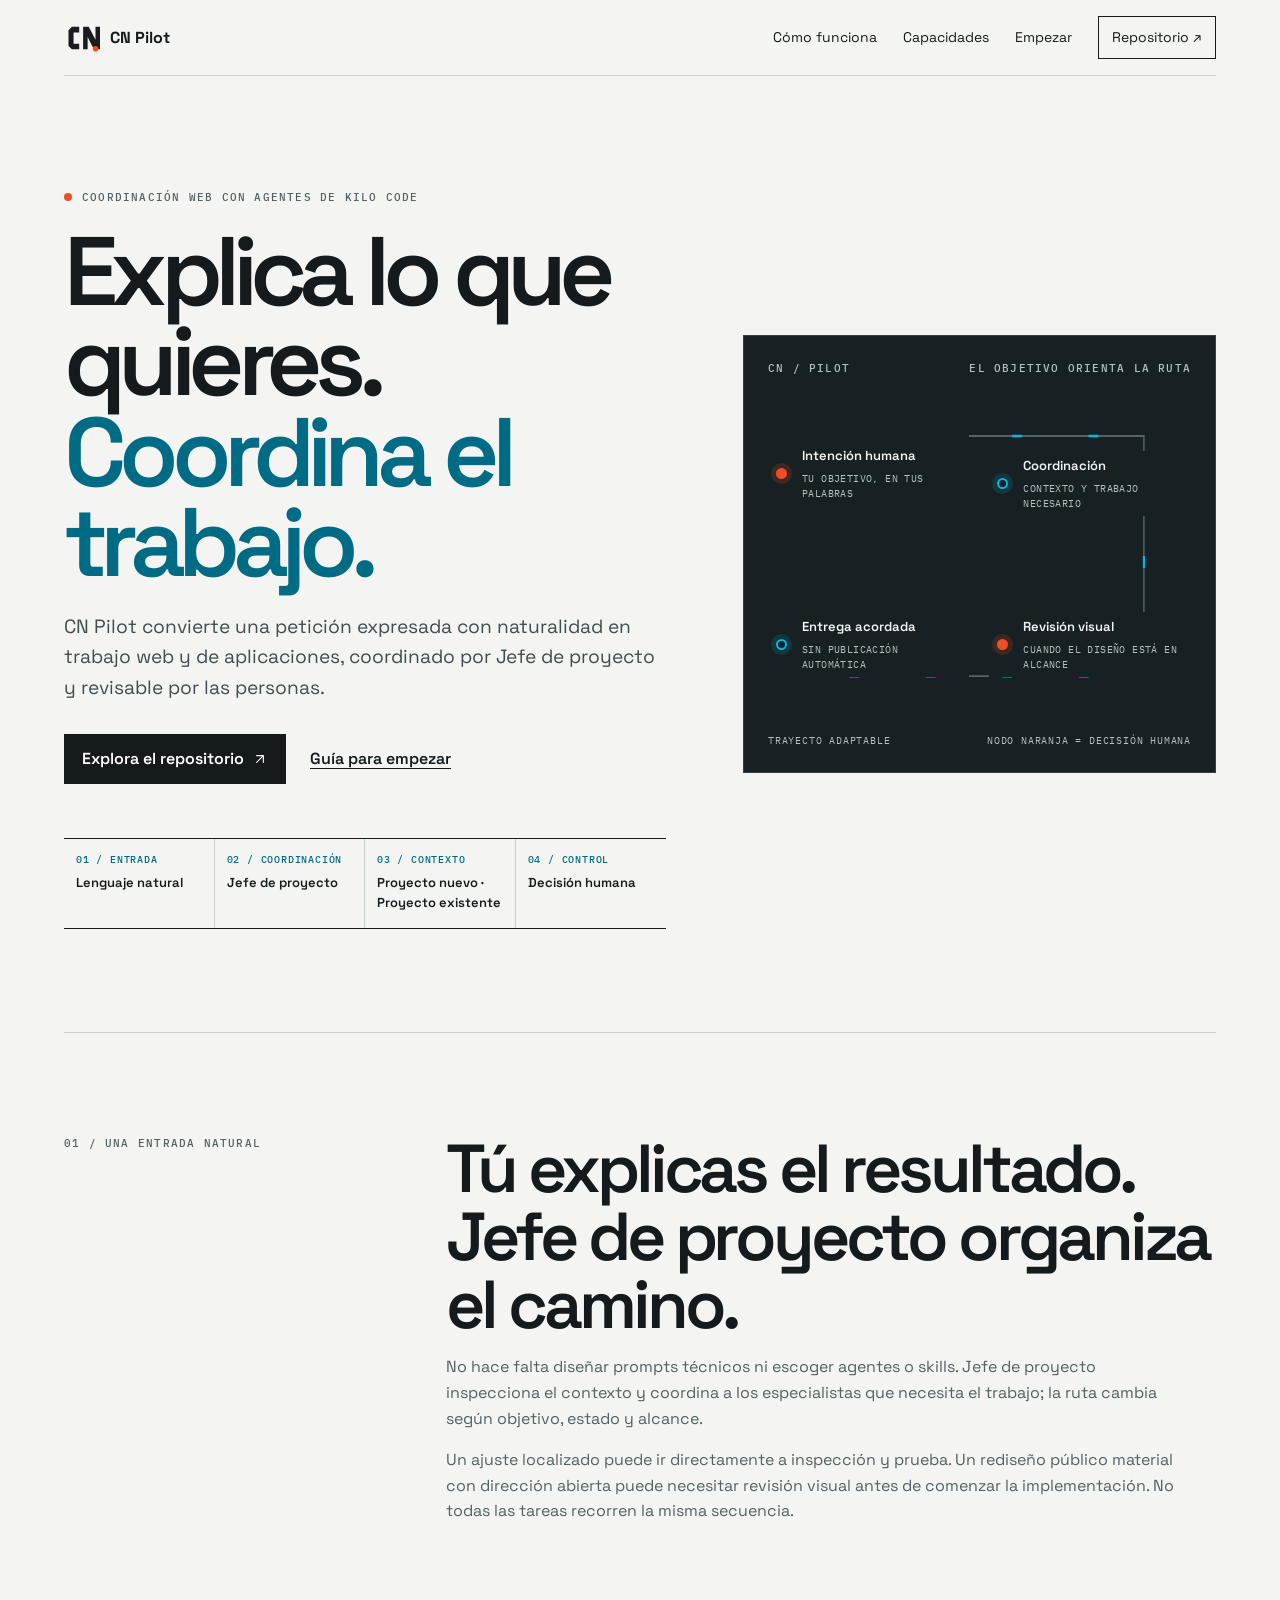
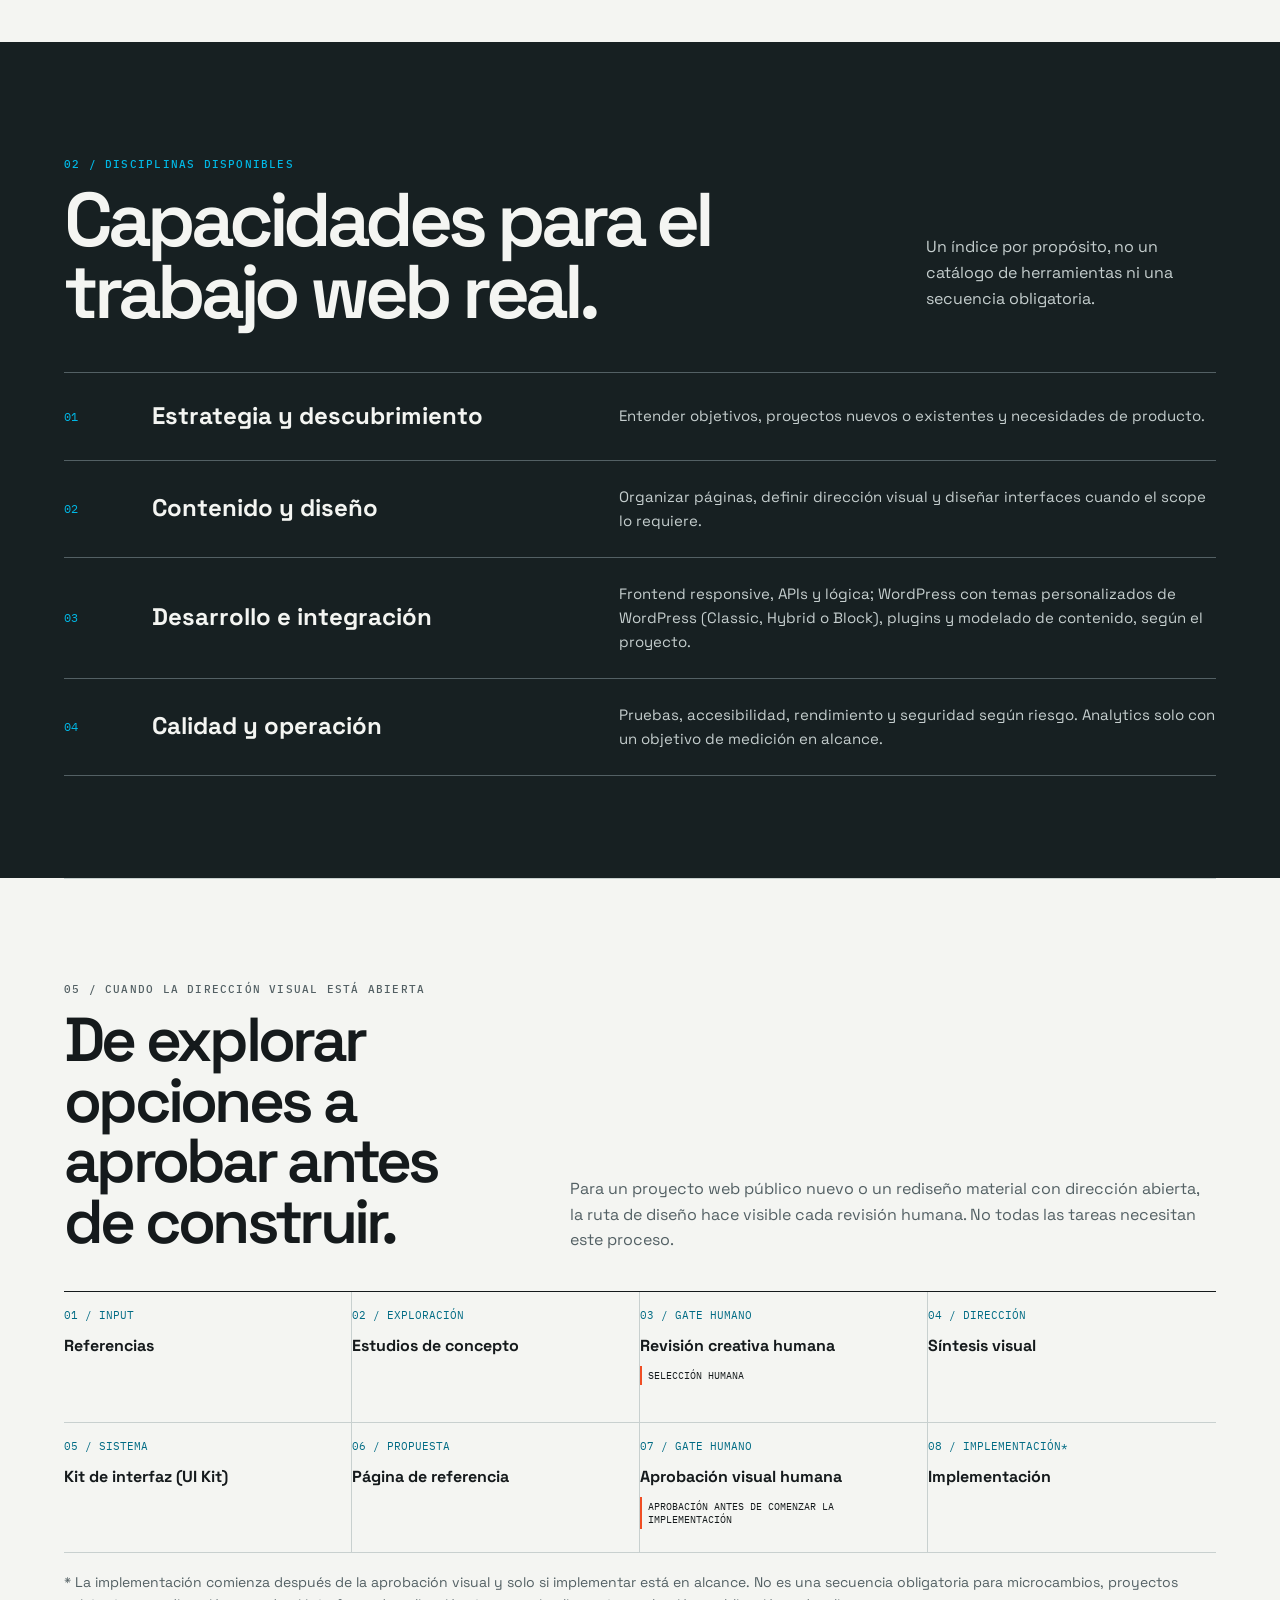
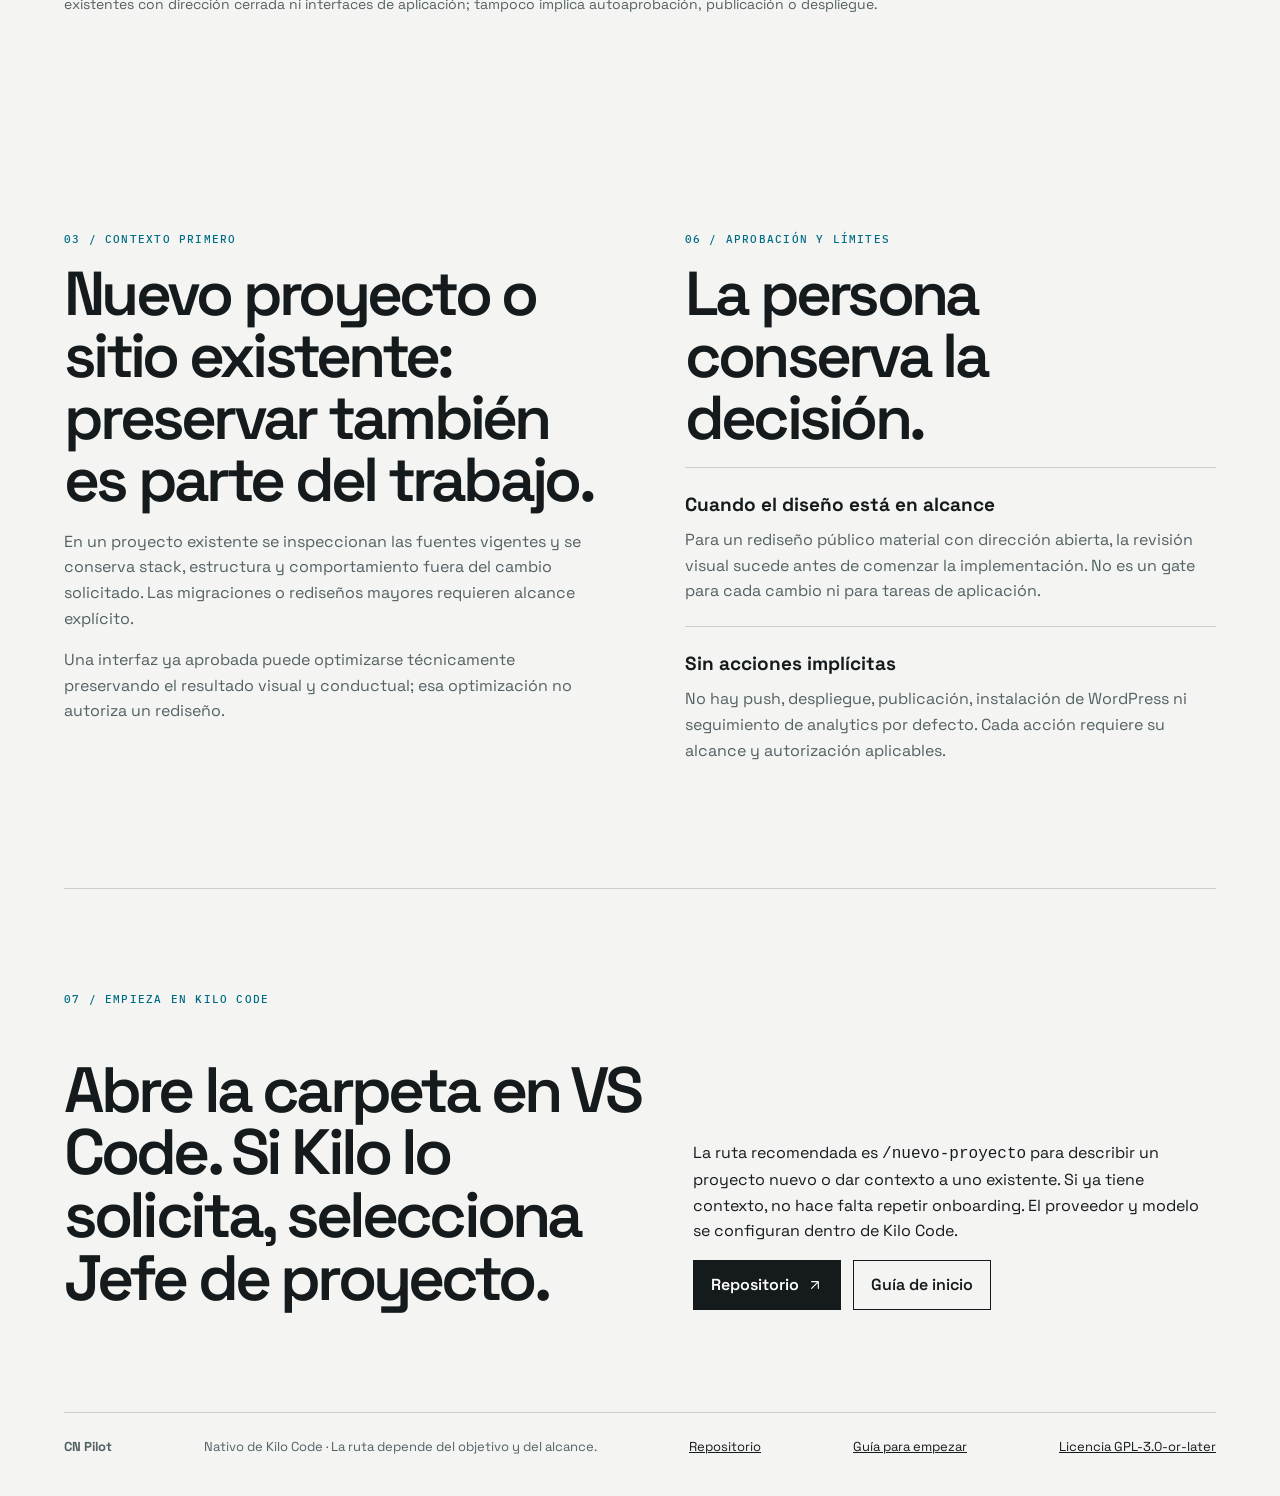
==== commit b1e915aa: "feat: rediseñar y actualizar sitio público de CN Pilot" ====
--- a/index.html
+++ b/index.html
@@ -3,105 +3,62 @@
 <head>
   <meta charset="utf-8">
   <meta name="viewport" content="width=device-width, initial-scale=1">
-  <meta name="theme-color" content="#1A1B1E">
-  <title>CN Pilot — desarrollo web human-first con agentes de IA</title>
-  <meta name="description" content="CN Pilot coordina proyectos web con IA desde Kilo Code: contexto, diseño, implementación y QA, guiados por personas.">
+  <meta name="theme-color" content="#f4f5f2">
+  <title>CN Pilot — Trabajo web coordinado, bajo control humano</title>
+  <meta name="description" content="CN Pilot coordina proyectos web y aplicaciones con agentes de Kilo Code, desde una petición expresada con naturalidad.">
   <link rel="canonical" href="https://luisygm.github.io/CN-Pilot/">
   <meta property="og:type" content="website">
-  <meta property="og:title" content="CN Pilot — desarrollo web human-first">
-  <meta property="og:description" content="Un harness web human-first y nativo de Kilo Code. Tú describes el resultado; CN Pilot coordina el trabajo proporcionalmente.">
+  <meta property="og:title" content="CN Pilot — Trabajo web coordinado, bajo control humano">
+  <meta property="og:description" content="CN Pilot coordina proyectos web y aplicaciones con agentes de Kilo Code, desde una petición expresada con naturalidad.">
   <meta property="og:url" content="https://luisygm.github.io/CN-Pilot/">
   <meta property="og:image" content="https://luisygm.github.io/CN-Pilot/assets/og-image.png">
   <meta property="og:image:width" content="1200">
   <meta property="og:image:height" content="630">
-  <meta property="og:image:alt" content="Monograma geométrico CN con punto naranja de decisión humana sobre fondo tinta; La IA hace más. Tú sigues al mando.">
+  <meta property="og:image:alt" content="Identidad CN Pilot junto al mensaje Explica lo que quieres. Coordina el trabajo. y una ruta adaptable con decisión humana.">
   <meta property="og:site_name" content="CN Pilot">
   <meta name="twitter:card" content="summary_large_image">
-  <meta name="twitter:title" content="CN Pilot — desarrollo web human-first">
-  <meta name="twitter:description" content="Un harness web human-first y nativo de Kilo Code.">
+  <meta name="twitter:title" content="CN Pilot — Trabajo web coordinado, bajo control humano">
+  <meta name="twitter:description" content="CN Pilot coordina proyectos web y aplicaciones con agentes de Kilo Code, desde una petición expresada con naturalidad.">
   <meta name="twitter:image" content="https://luisygm.github.io/CN-Pilot/assets/og-image.png">
-  <meta name="twitter:image:alt" content="Monograma geométrico CN con punto naranja de decisión humana sobre fondo tinta.">
+  <meta name="twitter:image:alt" content="Identidad CN Pilot junto al mensaje Explica lo que quieres. Coordina el trabajo. y una ruta adaptable con decisión humana.">
   <link rel="icon" href="assets/favicon.svg" type="image/svg+xml">
+  <link rel="preconnect" href="https://fonts.googleapis.com">
+  <link rel="preconnect" href="https://fonts.gstatic.com" crossorigin>
+  <link href="https://fonts.googleapis.com/css2?family=IBM+Plex+Mono:wght@400;500&family=Space+Grotesk:wght@400;500;600;700&display=swap" rel="stylesheet">
   <link rel="stylesheet" href="assets/styles.css">
   <script src="assets/site.js" defer></script>
 </head>
 <body>
-  <a class="skip-link" href="#contenido">Saltar al contenido</a>
-  <header class="site-header">
-    <a class="brand" href="#inicio" aria-label="CN Pilot, inicio">
-      <img class="brand-mark" src="assets/cn-pilot-mark.svg" alt="" aria-hidden="true">
-      <span class="brand-name">CN Pilot</span>
-    </a>
-    <button class="menu-toggle" aria-expanded="false" aria-controls="site-nav" aria-label="Abrir menú">Menú <span aria-hidden="true">＋</span></button>
-    <nav id="site-nav" class="site-nav" aria-label="Navegación principal">
-      <a href="#como-funciona">Cómo funciona</a>
-      <a href="#compatibilidad">Compatibilidad</a>
-      <a href="#empezar">Primeros pasos</a>
-      <a class="nav-cta" href="https://github.com/LuisYGM/CN-Pilot">Ver en GitHub <span aria-hidden="true">↗</span></a>
-    </nav>
+  <a class="skip-link" href="#main-content">Saltar al contenido principal</a>
+  <header class="site-head wrap">
+    <a class="brand" href="#main-content" aria-label="CN Pilot, inicio"><img src="assets/cn-pilot-mark.svg" alt=""><span>CN Pilot</span></a>
+    <nav class="nav" aria-label="Navegación principal"><a href="#como-funciona">Cómo funciona</a><a href="#capacidades">Capacidades</a><a href="#empezar">Empezar</a><a class="nav-cta" href="https://github.com/LuisYGM/cn-pilot">Repositorio ↗</a></nav>
+    <details class="mobile-nav"><summary>Menú +</summary><nav aria-label="Navegación móvil"><a href="#como-funciona">Cómo funciona</a><a href="#capacidades">Capacidades</a><a href="#empezar">Empezar</a><a href="https://github.com/LuisYGM/cn-pilot">Repositorio ↗</a></nav></details>
   </header>
 
-  <main id="contenido">
-    <section class="hero" id="inicio" aria-labelledby="hero-title">
-        <div class="hero-copy">
-        <p class="eyebrow"><span class="signal" aria-hidden="true"></span> Human-first web development harness</p>
-        <h1 id="hero-title">La IA hace más.<br><em>Tú sigues al mando.</em></h1>
-        <p class="hero-lede">Desarrollo web human-first con agentes de IA. Explica el resultado que buscas; CN Pilot organiza contexto, diseño, implementación y QA sin pedirte dirigir cada herramienta.</p>
-        <div class="hero-actions">
-          <a class="button button-primary" href="#empezar">Empieza en Kilo Code <span aria-hidden="true">↗</span></a>
-          <a class="text-link" href="https://github.com/LuisYGM/CN-Pilot">Explora el repositorio <span aria-hidden="true">→</span></a>
-        </div>
-        <div class="hero-meta"><span class="kilo-dot" aria-hidden="true"></span> Kilo Code nativo <span class="meta-divider">·</span> Independiente del proveedor dentro de Kilo</div>
+  <main id="main-content" tabindex="-1">
+    <section class="hero wrap" aria-labelledby="hero-title">
+      <div class="hero-copy">
+        <p class="meta kicker">Coordinación web con agentes de Kilo Code</p>
+        <h1 id="hero-title">Explica lo que quieres.<br><em>Coordina el trabajo.</em></h1>
+        <p class="lead">CN Pilot convierte una petición expresada con naturalidad en trabajo web y de aplicaciones, coordinado por Jefe de proyecto y revisable por las personas.</p>
+        <div class="actions"><a class="button" href="https://github.com/LuisYGM/cn-pilot">Explora el repositorio <svg class="icon" aria-hidden="true" viewBox="0 0 24 24"><path d="M7 17 17 7M7 7h10v10"/></svg></a><a class="text-link" href="https://github.com/LuisYGM/cn-pilot/blob/main/.cn-pilot/documentacion/EMPIEZA-AQUI.md">Guía para empezar</a></div>
+        <div class="index" role="group" aria-label="Resumen de funcionamiento"><div class="index-item"><b>01 / ENTRADA</b><span>Lenguaje natural</span></div><div class="index-item"><b>02 / COORDINACIÓN</b><span>Jefe de proyecto</span></div><div class="index-item"><b>03 / CONTEXTO</b><span>Proyecto nuevo · Proyecto existente</span></div><div class="index-item"><b>04 / CONTROL</b><span>Decisión humana</span></div></div>
       </div>
-      <figure class="hero-visual" role="img" aria-label="Cuatro estaciones conectadas: intención humana, orquestación, diseño y construcción, y verificación">
-        <div class="visual-top"><span>CN / PILOT</span><span>RECORRIDO 01—04</span></div>
-        <svg class="route-line" viewBox="0 0 600 390" preserveAspectRatio="none" aria-hidden="true"><path d="M56 86H208V165H350V255H520V322"/><path class="route-pulse" d="M56 86H208V165H350V255H520V322"/></svg>
-        <ol class="route-stations"><li class="station station-human"><span class="station-number">01</span><span class="station-point human-point"></span><span class="station-label">INTENCIÓN<br>HUMANA</span></li><li class="station station-orchestrate"><span class="station-number">02</span><span class="station-point"></span><span class="station-label">ORQUESTACIÓN</span></li><li class="station station-design"><span class="station-number">03</span><span class="station-point"></span><span class="station-label">DISEÑO + BUILD</span></li><li class="station station-verify"><span class="station-number">04</span><span class="station-point"></span><span class="station-label">VERIFICACIÓN</span></li></ol>
-        <div class="visual-bottom"><span>PERSONAS DIRIGEN</span><span>FASES, SOLO SI APORTAN</span></div>
+      <figure class="route-figure" aria-label="Ruta gráfica conceptual: intención, coordinación, revisión humana y entrega acordada; el camino varía con el objetivo">
+        <div class="route-heading meta"><span>CN / PILOT</span><span>El objetivo orienta la ruta</span></div>
+        <svg class="route-svg" viewBox="0 0 520 300" preserveAspectRatio="none" aria-hidden="true"><path class="route-desktop" d="M18 30H462V270H88"/><path class="route-desktop trace" d="M18 30H462V270H88"/><path class="route-mobile" d="M26 20V260"/><path class="route-mobile trace" d="M26 20V260"/></svg>
+        <ol class="route-nodes"><li class="route-node human"><i></i><span>Intención humana<small>Tu objetivo, en tus palabras</small></span></li><li class="route-node"><i></i><span>Coordinación<small>Contexto y trabajo necesario</small></span></li><li class="route-node human"><i></i><span>Revisión visual<small>Cuando el diseño está en alcance</small></span></li><li class="route-node"><i></i><span>Entrega acordada<small>Sin publicación automática</small></span></li></ol>
+        <figcaption class="route-foot"><span>Trayecto adaptable</span><span>Nodo naranja = decisión humana</span></figcaption>
       </figure>
-      <div class="hero-index" aria-hidden="true"><span>01</span><span class="index-line"></span><span>04</span></div>
     </section>
 
-    <section class="intro section-shell" aria-labelledby="intro-title">
-      <p class="section-kicker">01 / El cambio</p>
-      <div class="intro-content"><h2 id="intro-title">Menos dirigir agentes.<br><span>Más avanzar en tu proyecto.</span></h2><p>El trabajo con IA no debería empezar con un formulario técnico ni una lista de agentes. CN Pilot entiende el contexto antes de preguntar, resuelve los detalles reversibles y deja contigo las decisiones que realmente importan.</p></div>
-    </section>
-
-    <section class="workflow" id="como-funciona" aria-labelledby="workflow-title">
-      <div class="section-shell">
-        <div class="section-heading"><p class="section-kicker">02 / Un proceso flexible</p><h2 id="workflow-title">Un equipo coordinado.<br><em>No una cadena rígida.</em></h2><p>La petición define el camino. Cada fase entra cuando ayuda; ninguna es un peaje obligatorio.</p></div>
-        <ol class="steps">
-          <li><span class="step-num">01</span><div><h3>Cuéntalo como eres</h3><p>Una frase basta para empezar. Dev Lead revisa lo que ya se sabe y pregunta solo por lo que podría cambiar el resultado.</p></div><span class="step-symbol" aria-hidden="true">↗</span></li>
-          <li><span class="step-num">02</span><div><h3>Contexto antes que suposiciones</h3><p>Proyecto nuevo o existente: se localizan las fuentes vigentes y se preserva lo que ya funciona. El proveedor y el modelo se configuran directamente en Kilo.</p></div><span class="step-symbol" aria-hidden="true">⌕</span></li>
-          <li><span class="step-num">03</span><div><h3>Diseño e implementación, con intención</h3><p>Si el diseño forma parte del alcance, puedes revisarlo antes de construir. Si pides una mejora puntual, el proceso no se infla.</p></div><span class="step-symbol" aria-hidden="true">⌘</span></li>
-          <li><span class="step-num">04</span><div><h3>Verifica y entrega donde acordaste</h3><p>QA proporcional al cambio. El resultado puede ser diseño, código, contenido o handoff; publicar requiere autorización aparte.</p></div><span class="step-symbol" aria-hidden="true">✓</span></li>
-        </ol>
-      </div>
-    </section>
-
-    <section class="human-first section-shell" aria-labelledby="human-title">
-      <div class="human-copy"><p class="section-kicker">03 / Human-first</p><h2 id="human-title">Una conversación natural.<br><em>Control humano real.</em></h2><p>No necesitas conocer cómo está armado CN Pilot para usarlo. La arquitectura está al servicio del proyecto, no al revés.</p><a class="text-link" href="https://github.com/LuisYGM/CN-Pilot/blob/main/.cn-pilot/docs/HUMAN-INTERACTION.md">Lee cómo conversa <span aria-hidden="true">→</span></a></div>
-      <aside class="quote-card"><span class="quote-mark" aria-hidden="true">“</span><blockquote>Quiero arreglar el formulario móvil sin cambiar cómo se ve en escritorio.</blockquote><div class="quote-rule"></div><p>Describe el objetivo. Dev Lead descubre lo demás.</p><span class="quote-index">SIN PROMPTS PERFECTOS&nbsp; / &nbsp;SIN FRICCIÓN EXTRA</span></aside>
-    </section>
-
-    <section class="journey" aria-labelledby="journey-title">
-      <div class="section-shell"><div class="journey-heading"><p class="section-kicker">04 / Del concepto a la entrega</p><h2 id="journey-title">Diseña. Revisa. Construye.</h2><p>Cuando diseño y desarrollo están en el alcance, una aprobación visual basta para seguir. La publicación sigue siendo una decisión independiente.</p></div>
-        <div class="journey-track"><article><span class="track-step">01</span><h3>Diseño</h3><p>Contenido e interfaz toman forma como un entregable revisable.</p><span class="track-tag">ARTEFACTO VISUAL</span></article><span class="track-arrow" aria-hidden="true">→</span><article class="approval-step"><span class="track-step">02</span><h3>Tu aprobación</h3><p>Tú confirmas el diseño antes de que empiece a construirse.</p><span class="track-tag">CONTROL HUMANO</span></article><span class="track-arrow" aria-hidden="true">→</span><article><span class="track-step">03</span><h3>Implementación</h3><p>El frontend se adapta al stack vigente y preserva la intención visual.</p><span class="track-tag">PRODUCTO ACTIVO</span></article><span class="track-arrow" aria-hidden="true">→</span><article><span class="track-step">04</span><h3>QA y entrega</h3><p>Se verifica lo afectado. Handoff o publicación dependen del alcance.</p><span class="track-tag">SEGÚN ALCANCE</span></article></div>
-      </div>
-    </section>
-
-    <section class="modes section-shell" aria-labelledby="modes-title"><div><p class="section-kicker">05 / Tu punto de partida</p><h2 id="modes-title">Empieza de cero.<br><em>O donde ya estás.</em></h2></div><div class="mode-grid"><article><span class="mode-marker">A / GREENFIELD</span><h3>Una idea nueva</h3><p>Define contexto a medida que haga falta. Diseño, contenido y código entran cuando el proyecto lo pide, no antes.</p></article><article><span class="mode-marker">B / EXISTING</span><h3>Un sistema en marcha</h3><p>Primero se entiende el estado real. Se respeta su estructura, sus fuentes de verdad y el trabajo previo.</p></article></div></section>
-
-    <section class="compat" id="compatibilidad" aria-labelledby="compat-title"><div class="section-shell compat-layout"><div><p class="section-kicker">06 / Compatibilidad actual</p><h2 id="compat-title">Nativo en Kilo.<br><em>Honesto con lo demás.</em></h2><p>El harness está hecho para Kilo Code. La elección de proveedor y modelo dentro de Kilo es tuya y no está fijada por CN Pilot.</p></div><div class="compat-list"><div class="compat-row"><span class="compat-name">Kilo Code</span><span class="compat-state native">Nativo / soportado</span></div><div class="compat-row"><span class="compat-name">Modelos y proveedores en Kilo</span><span class="compat-state configurable">Configurables en Kilo</span></div><div class="compat-row"><span class="compat-name">Claude Code · Codex · Cursor · Gemini</span><span class="compat-state later">Sin adapter nativo todavía</span></div><p>Algunos archivos pueden inspeccionarse o aprovecharse manualmente en otros entornos. Eso no equivale a integración ni soporte de runtime.</p></div></div></section>
-
-     <section class="start section-shell" id="empezar" aria-labelledby="start-title"><div class="start-heading"><p class="section-kicker">07 / Primeros pasos</p><h2 id="start-title">Tu proyecto. Tu forma de hablar.</h2><p>El flujo actual vive en un workspace de Kilo Code.</p></div><ol class="start-list"><li><span>01</span><p><strong>Clona o usa como template</strong> el <a href="https://github.com/LuisYGM/CN-Pilot">repositorio público</a>.</p></li><li><span>02</span><p><strong>Abre VS Code con Kilo Code</strong> en el workspace.</p></li><li><span>03</span><p><strong>Configura proveedor y modelo</strong> en Kilo.</p></li><li><span>04</span><p><strong>Selecciona Dev Lead</strong> y ejecuta <code>/new-project</code>.</p></li><li><span>05</span><p><strong>Describe tu objetivo en lenguaje natural.</strong></p></li></ol><a class="button button-dark" href="https://github.com/LuisYGM/CN-Pilot">Ir al repositorio <span aria-hidden="true">↗</span></a></section>
-
-    <section class="architecture" aria-labelledby="architecture-title"><div class="section-shell architecture-inner"><div><p class="section-kicker">08 / Una arquitectura al servicio del proyecto</p><h2 id="architecture-title">Orden para el sistema.<br><em>Libertad para ti.</em></h2></div><div class="architecture-map"><div><code>project-resources/</code><span>Material recibido</span></div><b aria-hidden="true">→</b><div><code>project-artifacts/</code><span>Diseños y entregables</span></div><b aria-hidden="true">→</b><div><code>product/</code><span>Implementación activa</span></div><p>En sistemas existentes se conserva el root operativo documentado. Publicar es otra etapa, siempre según el alcance y con autorización.</p></div></div></section>
-
-     <section class="transparency section-shell" aria-labelledby="transparency-title"><p class="section-kicker">09 / Estado y transparencia</p><div><h2 id="transparency-title">Un producto en evolución, sin claims inflados.</h2><p>CN Pilot es un harness especializado en proyectos web, human-first y nativo de Kilo Code. No ofrece hoy adapters nativos para otros runtimes. Su documentación principal está en español. El repositorio usa la licencia <a href="https://github.com/LuisYGM/CN-Pilot/blob/main/LICENSE">GNU GPL-3.0-or-later</a>.</p></div></section>
-
-     <section class="closing"><div class="section-shell closing-inner"><img class="closing-mark" src="assets/cn-pilot-mark-light.svg" alt="" aria-hidden="true"><p>Haz que la IA trabaje<br><em>a la altura de tu proyecto.</em></p><a class="button button-light" href="https://github.com/LuisYGM/CN-Pilot">Explora CN Pilot <span aria-hidden="true">↗</span></a></div></section>
+    <section class="statement wrap" id="como-funciona" aria-labelledby="how-title"><p class="meta">01 / Una entrada natural</p><div><h2 id="how-title">Tú explicas el resultado. Jefe de proyecto organiza el camino.</h2><p>No hace falta diseñar prompts técnicos ni escoger agentes o skills. Jefe de proyecto inspecciona el contexto y coordina a los especialistas que necesita el trabajo; la ruta cambia según objetivo, estado y alcance.</p><p>Un ajuste localizado puede ir directamente a inspección y prueba. Un rediseño público material con dirección abierta puede necesitar revisión visual antes de comenzar la implementación. No todas las tareas recorren la misma secuencia.</p></div></section>
+     <section class="capabilities" id="capacidades" aria-labelledby="cap-title"><div class="wrap"><div class="cap-head"><div><p class="meta cap-kicker">02 / Disciplinas disponibles</p><h2 id="cap-title">Capacidades para el trabajo web real.</h2></div><p>Un índice por propósito, no un catálogo de herramientas ni una secuencia obligatoria.</p></div><div class="cap-list"><article class="cap-row"><span class="num">01</span><h3>Estrategia y descubrimiento</h3><p>Entender objetivos, proyectos nuevos o existentes y necesidades de producto.</p></article><article class="cap-row"><span class="num">02</span><h3>Contenido y diseño</h3><p>Organizar páginas, definir dirección visual y diseñar interfaces cuando el scope lo requiere.</p></article><article class="cap-row"><span class="num">03</span><h3>Desarrollo e integración</h3><p>Frontend responsive, APIs y lógica; WordPress con temas personalizados de WordPress (Classic, Hybrid o Block), plugins y modelado de contenido, según el proyecto.</p></article><article class="cap-row"><span class="num">04</span><h3>Calidad y operación</h3><p>Pruebas, accesibilidad, rendimiento y seguridad según riesgo. Analytics solo con un objetivo de medición en alcance.</p></article></div></div></section>
+     <section class="pipeline wrap" id="revision-visual" aria-labelledby="pipeline-title"><div class="pipeline-head"><div><p class="meta">05 / Cuando la dirección visual está abierta</p><h2 id="pipeline-title">De explorar opciones a aprobar antes de construir.</h2></div><p>Para un proyecto web público nuevo o un rediseño material con dirección abierta, la ruta de diseño hace visible cada revisión humana. No todas las tareas necesitan este proceso.</p></div><ol class="pipeline-list" aria-label="Etapas del proceso de diseño visual para proyectos con dirección abierta"><li><span class="step-no">01 / INPUT</span><strong>Referencias</strong></li><li><span class="step-no">02 / EXPLORACIÓN</span><strong>Estudios de concepto</strong></li><li><span class="step-no">03 / GATE HUMANO</span><strong>Revisión creativa humana</strong><span class="gate">Selección humana</span></li><li><span class="step-no">04 / DIRECCIÓN</span><strong>Síntesis visual</strong></li><li><span class="step-no">05 / SISTEMA</span><strong>Kit de interfaz (UI Kit)</strong></li><li><span class="step-no">06 / PROPUESTA</span><strong>Página de referencia</strong></li><li><span class="step-no">07 / GATE HUMANO</span><strong>Aprobación visual humana</strong><span class="gate">Aprobación antes de comenzar la implementación</span></li><li><span class="step-no">08 / IMPLEMENTACIÓN*</span><strong>Implementación</strong></li></ol><p class="pipeline-note">* La implementación comienza después de la aprobación visual y solo si implementar está en alcance. No es una secuencia obligatoria para microcambios, proyectos existentes con dirección cerrada ni interfaces de aplicación; tampoco implica autoaprobación, publicación o despliegue.</p></section>
+    <section class="detail wrap" aria-label="Contexto, diseño y límites"><article><p class="meta">03 / Contexto primero</p><h2>Nuevo proyecto o sitio existente: preservar también es parte del trabajo.</h2><p>En un proyecto existente se inspeccionan las fuentes vigentes y se conserva stack, estructura y comportamiento fuera del cambio solicitado. Las migraciones o rediseños mayores requieren alcance explícito.</p><p>Una interfaz ya aprobada puede optimizarse técnicamente preservando el resultado visual y conductual; esa optimización no autoriza un rediseño.</p></article><article><p class="meta">06 / Aprobación y límites</p><h2>La persona conserva la decisión.</h2><div class="capability-note"><h3>Cuando el diseño está en alcance</h3><p>Para un rediseño público material con dirección abierta, la revisión visual sucede antes de comenzar la implementación. No es un gate para cada cambio ni para tareas de aplicación.</p></div><div class="capability-note"><h3>Sin acciones implícitas</h3><p>No hay push, despliegue, publicación, instalación de WordPress ni seguimiento de analytics por defecto. Cada acción requiere su alcance y autorización aplicables.</p></div></article></section>
+    <section class="start wrap" id="empezar"><p class="meta">07 / Empieza en Kilo Code</p><h2>Abre la carpeta en VS Code. Si Kilo lo solicita, selecciona Jefe de proyecto.</h2><div><p>La ruta recomendada es <code>/nuevo-proyecto</code> para describir un proyecto nuevo o dar contexto a uno existente. Si ya tiene contexto, no hace falta repetir onboarding. El proveedor y modelo se configuran dentro de Kilo Code.</p><div class="start-links"><a class="button" href="https://github.com/LuisYGM/cn-pilot">Repositorio <svg class="icon" aria-hidden="true" viewBox="0 0 24 24"><path d="M7 17 17 7M7 7h10v10"/></svg></a><a class="button secondary" href="https://github.com/LuisYGM/cn-pilot/blob/main/.cn-pilot/documentacion/EMPIEZA-AQUI.md">Guía de inicio</a></div></div></section>
   </main>
-   <footer class="site-footer"><div class="footer-brand"><a href="#inicio" aria-label="CN Pilot, volver al inicio"><img src="assets/cn-pilot-mark.svg" alt="" aria-hidden="true"><span>CN Pilot</span></a></div><p>Human-first web development harness for AI agents.</p><div class="footer-links"><a href="https://github.com/LuisYGM/CN-Pilot">GitHub</a><a href="https://github.com/LuisYGM/CN-Pilot/tree/main/.cn-pilot/docs">Documentación</a></div></footer>
+    <footer class="footer wrap"><strong>CN Pilot</strong><span>Nativo de Kilo Code · La ruta depende del objetivo y del alcance.</span><a href="https://github.com/LuisYGM/cn-pilot">Repositorio</a><a href="https://github.com/LuisYGM/cn-pilot/blob/main/.cn-pilot/documentacion/EMPIEZA-AQUI.md">Guía para empezar</a><a href="https://github.com/LuisYGM/cn-pilot/blob/main/LICENSE">Licencia GPL-3.0-or-later</a></footer>
 </body>
 </html>
--- a/assets/styles.css
+++ b/assets/styles.css
@@ -1,292 +1,177 @@
-@import url('https://fonts.googleapis.com/css2?family=Red+Hat+Display:wght@400;500;600;700;800&family=Red+Hat+Text:wght@400;500;600;700&display=swap');
-
+html { font-size: 100%; scroll-behavior: smooth; }
 :root {
-  color-scheme: light;
-  --color-ink: #1A1B1E;
-  --color-cyan: #00C3FF;
-  --color-orange: #FE4C1C;
-  --color-white: #FFFFFF;
-  --color-paper: #FFFFFF;
-  --color-mist: #F5F6F7;
-  --color-line: #D9DDE0;
-  --color-muted: #555B61;
-  --color-quiet: #AEB5BA;
-  --color-inverse-text: #C1C6CA;
-  --color-dark-line: #555B61;
-  --color-dark-wash: rgba(26,27,30,.08);
-  --color-cyan-wash: rgba(0,195,255,.12);
-  --color-orange-wash: rgba(254,76,28,.17);
-   --color-link-hover: var(--color-ink);
-  --color-ink-hover: #34363A;
-  --font-display: 'Red Hat Display', Arial, sans-serif;
-  --font-body: 'Red Hat Text', Arial, sans-serif;
-  --measure: 1440px;
-  --gutter: clamp(24px, 5.55vw, 80px);
-  --space-1: 8px;
-  --space-2: 16px;
-  --space-3: 24px;
-  --space-4: 40px;
-  --space-5: 64px;
-  --space-6: 96px;
-  --ease: cubic-bezier(.2,.7,.2,1);
-  scroll-behavior: smooth;
+  --paper: #f4f5f2;
+  --white: #fff;
+  --ink: #151a1c;
+  --muted: #536064;
+  --line: #c8d0cf;
+  --route: #172022;
+  --route-line: #536467;
+  --cyan: #00b8e6;
+  --cyan-ink: #006b84;
+  --orange: #f04e24;
+  --focus: #a82d13;
+  --display: 'Space Grotesk', Arial, sans-serif;
+  --body: 'Space Grotesk', Arial, sans-serif;
+  --meta: 'IBM Plex Mono', Consolas, monospace;
+  --text-body: 16px;
+  --gutter: clamp(20px, 5vw, 72px);
+  --max: 1240px;
+  --section: clamp(60px, 8vw, 112px);
 }
-* { box-sizing: border-box; }
-html { scroll-padding-top: 84px; }
-body { margin: 0; color: var(--color-ink); background: var(--color-paper); font: 400 16px/1.65 var(--font-body); -webkit-font-smoothing: antialiased; }
-img, svg { display: block; max-width: 100%; }
+*, *::before, *::after { box-sizing: border-box; }
+body { margin: 0; background: var(--paper); color: var(--ink); font: var(--text-body)/1.6 var(--body); }
 a { color: inherit; }
-a:focus-visible, button:focus-visible { outline: 3px solid var(--color-orange); outline-offset: 4px; }
-.skip-link { position: fixed; z-index: 30; inset: 8px auto auto 8px; transform: translateY(-150%); padding: 10px 14px; background: var(--color-white); color: var(--color-ink); }
-.skip-link:focus { transform: none; }
-.site-header { height: 84px; padding: 0 var(--gutter); display: flex; align-items: center; justify-content: space-between; border-bottom: 1px solid var(--color-line); background: var(--color-white); position: relative; z-index: 10; }
-.brand { display: inline-flex; align-items: center; gap: 12px; text-decoration: none; }
-.brand-mark { width: 42px; height: 42px; flex: none; }
-.brand-name, .footer-brand span { font: 800 17px/1 var(--font-display); letter-spacing: -.035em; }
-.site-nav { display: flex; align-items: center; gap: clamp(18px, 3vw, 42px); }
-.site-nav a, .footer-links a { text-decoration: none; font-size: 14px; font-weight: 600; }
-.site-nav a:hover, .footer-links a:hover, .text-link:hover { color: var(--color-link-hover); text-decoration-line: underline; text-decoration-color: var(--color-orange); text-decoration-thickness: 2px; text-underline-offset: 4px; }
-.site-nav .nav-cta { padding: 11px 15px; color: var(--color-white); background: var(--color-ink); }
-.menu-toggle { display: none; }
-.hero { max-width: var(--measure); min-height: 670px; margin: auto; padding: 80px var(--gutter) 82px; display: grid; grid-template-columns: minmax(0, 1fr) minmax(360px, .92fr); gap: clamp(40px, 6vw, 88px); align-items: center; position: relative; }
-.hero-copy, .hero-visual { min-width: 0; }
-.eyebrow, .section-kicker { margin: 0; color: var(--color-muted); font-size: 12px; line-height: 1.4; font-weight: 700; letter-spacing: .12em; text-transform: uppercase; }
-.signal { display: inline-block; width: 8px; height: 8px; margin-right: 8px; border-radius: 50%; background: var(--color-cyan); }
-.hero h1 { max-width: 720px; margin: 25px 0 22px; font: 800 clamp(48px, 5.35vw, 78px)/.99 var(--font-display); letter-spacing: -.065em; }
-h1 em, h2 em { font-style: normal; }
-.hero h1 em { color: var(--color-muted); }
-.hero-lede { max-width: 590px; margin: 0; color: var(--color-muted); font-size: clamp(17px, 1.5vw, 20px); line-height: 1.6; }
-.hero-actions { display: flex; gap: 28px; align-items: center; margin-top: 30px; }
-.button { min-height: 48px; display: inline-flex; gap: 16px; align-items: center; justify-content: center; padding: 12px 18px; text-decoration: none; font-size: 14px; font-weight: 700; transition: background .2s var(--ease), color .2s var(--ease), transform .2s var(--ease); }
-.button:hover { transform: translateY(-2px); }
-.button-primary, .button-dark { color: var(--color-white); background: var(--color-ink); }
-.button-primary:hover, .button-dark:hover { background: var(--color-ink-hover); }
-.text-link { display: inline-flex; gap: 8px; align-items: center; font-size: 14px; font-weight: 700; text-underline-offset: 4px; }
-.hero-meta { margin-top: 30px; color: var(--color-muted); font-size: 13px; font-weight: 600; }
-.kilo-dot { display: inline-block; width: 8px; height: 8px; margin-right: 8px; border-radius: 50%; background: var(--color-cyan); }
-.meta-divider { padding: 0 8px; color: var(--color-quiet); }
-.hero-visual { min-height: 430px; margin: 0; position: relative; overflow: hidden; color: var(--color-white); background: var(--color-ink); padding: 24px 26px; isolation: isolate; }
-.hero-visual:after { content: ''; position: absolute; inset: auto 0 0; height: 4px; background: linear-gradient(90deg,var(--color-cyan) 0 74%,var(--color-orange) 74%); }
-.visual-top, .visual-bottom { display: flex; justify-content: space-between; gap: 12px; position: relative; z-index: 2; color: var(--color-inverse-text); font: 700 11px/1.4 var(--font-body); letter-spacing: .12em; }
-.visual-bottom { position: absolute; right: 26px; bottom: 22px; left: 26px; font-size: 10px; }
-.route-line { position: absolute; inset: 64px 20px 54px; width: calc(100% - 40px); height: calc(100% - 118px); overflow: visible; z-index: -1; }
-.route-line path { fill: none; stroke: var(--color-dark-line); stroke-width: 1.5; vector-effect: non-scaling-stroke; }
-.route-line .route-pulse { stroke: var(--color-cyan); stroke-width: 2.5; stroke-dasharray: 18 950; stroke-dashoffset: 0; opacity: .8; }
-.route-stations { list-style: none; margin: 0; padding: 0; }
-.station { position: absolute; display: grid; grid-template-columns: 14px auto; grid-template-rows: 18px auto; column-gap: 10px; align-items: center; font-size: 12px; line-height: 1.25; }
-.station-number { color: var(--color-quiet); font: 700 11px var(--font-display); }
-.station-point { width: 11px; height: 11px; grid-row: 2; border: 2px solid var(--color-cyan); background: var(--color-ink); border-radius: 50%; box-shadow: 0 0 0 5px var(--color-cyan-wash); }
-.human-point { border-color: var(--color-orange); background: var(--color-orange); box-shadow: 0 0 0 5px var(--color-orange-wash); }
-.station-label { grid-row: 2; white-space: nowrap; font-weight: 700; letter-spacing: .045em; }
-.station-human { left: 5%; top: 18%; }
-.station-orchestrate { left: 31%; top: 39%; }
-.station-design { left: 56%; top: 62%; }
-.station-verify { right: 4%; top: 78%; }
-.hero-index { position: absolute; right: var(--gutter); bottom: 28px; display: flex; align-items: center; gap: 12px; color: var(--color-muted); font: 700 11px var(--font-display); }
-.index-line { width: 80px; height: 1px; background: var(--color-line); }
-.section-shell { width: min(calc(100% - 2 * var(--gutter)), var(--measure)); margin-inline: auto; }
-.intro { padding-block: clamp(88px, 11vw, 150px); display: grid; grid-template-columns: 1fr 2fr; gap: 6%; border-top: 1px solid var(--color-line); }
-.intro-content { display: grid; grid-template-columns: 1.1fr .9fr; gap: clamp(25px, 5vw, 72px); align-items: end; }
-h2 { margin: 0; font: 700 clamp(38px, 4.3vw, 60px)/1.05 var(--font-display); letter-spacing: -.05em; }
-.intro h2 span, .section-heading h2 em, .human-copy h2 em, .modes h2 em, .compat h2 em, .architecture h2 em { color: var(--color-muted); }
-.intro-content>p, .human-copy>p:not(.section-kicker), .section-heading>p:last-child, .journey-heading>p:last-child { margin: 0; color: var(--color-muted); font-size: 16px; line-height: 1.75; }
-.workflow { padding-block: clamp(85px, 10vw, 140px); color: var(--color-white); background: var(--color-ink); }
-.section-heading { display: grid; grid-template-columns: 1fr 1.2fr .8fr; gap: 30px; align-items: end; }
-.workflow .section-kicker, .journey .section-kicker, .closing .section-kicker { color: var(--color-cyan); }
-.section-heading h2 em { color: var(--color-inverse-text); }
-.section-heading>p:last-child { color: var(--color-inverse-text); }
-.steps { max-width: 1120px; margin: 70px 0 0 auto; padding: 0; list-style: none; border-top: 1px solid var(--color-dark-line); }
-.steps li { display: grid; grid-template-columns: 70px minmax(0,1fr) 30px; gap: 22px; align-items: start; padding: 25px 0; border-bottom: 1px solid var(--color-dark-line); }
-.step-num { color: var(--color-cyan); font: 700 15px var(--font-display); }
-.steps h3 { margin: 0 0 5px; font: 700 21px/1.3 var(--font-display); }
-.steps p { max-width: 780px; margin: 0; color: var(--color-inverse-text); font-size: 15px; }
-.step-symbol { color: var(--color-cyan); font-size: 18px; }
-.human-first { padding-block: clamp(90px, 11vw, 150px); display: grid; grid-template-columns: 1.05fr .95fr; gap: 10%; align-items: center; }
-.human-copy h2, .modes h2, .compat h2, .architecture h2 { margin: 24px 0; }
-.human-copy>p:not(.section-kicker) { max-width: 550px; margin-bottom: 22px; }
-.quote-card { padding: clamp(28px, 4vw, 54px); color: var(--color-white); background: var(--color-ink); }
-.quote-mark { color: var(--color-orange); font: 800 58px/.7 var(--font-display); }
-.quote-card blockquote { margin: 24px 0; font: 600 clamp(22px, 2.5vw, 32px)/1.25 var(--font-display); letter-spacing: -.025em; }
-.quote-rule { width: 45px; height: 2px; background: var(--color-orange); }
-.quote-card p { margin: 18px 0 30px; color: var(--color-inverse-text); font-size: 14px; }
-.quote-index, .track-tag { color: var(--color-inverse-text); font-size: 11px; font-weight: 700; letter-spacing: .1em; }
-.journey { padding-block: clamp(90px, 11vw, 150px); color: var(--color-white); background: var(--color-ink); }
-.journey-heading { display: grid; grid-template-columns: 1fr 1fr 1fr; gap: 30px; align-items: end; }
-.journey-heading h2 { font-size: clamp(38px, 4vw, 58px); }
-.journey-heading>p:last-child { color: var(--color-inverse-text); }
-.journey-track { display: grid; grid-template-columns: repeat(4,minmax(0,1fr)); margin-top: 64px; border-top: 1px solid var(--color-dark-line); border-bottom: 1px solid var(--color-dark-line); }
-.journey-track article { min-width: 0; min-height: 235px; padding: 25px 24px 25px 0; position: relative; }
-.journey-track article:not(:first-of-type) { padding-left: 24px; border-left: 1px solid var(--color-dark-line); }
-.track-arrow { display: none; }
-.track-step { display: block; margin-bottom: 30px; color: var(--color-cyan); font: 700 13px var(--font-display); }
-.approval-step .track-step { color: var(--color-orange); }
-.journey-track h3 { margin: 0 0 10px; font: 700 21px/1.25 var(--font-display); }
-.journey-track p { min-height: 60px; margin: 0 0 18px; color: var(--color-inverse-text); font-size: 14px; line-height: 1.55; }
-.approval-step:before { content: ''; position: absolute; top: -2px; left: 24px; right: 0; height: 3px; background: var(--color-orange); }
-.modes { padding-block: clamp(90px, 11vw, 150px); display: grid; grid-template-columns: .8fr 1.2fr; gap: 8%; }
-.mode-grid { display: grid; grid-template-columns: 1fr 1fr; }
-.mode-grid article { padding: 8px 24px 15px; border-left: 1px solid var(--color-line); }
-.mode-marker { color: var(--color-link-hover); font-size: 12px; font-weight: 700; letter-spacing: .09em; }
-.mode-grid h3 { margin: 28px 0 12px; font: 700 22px var(--font-display); }
-.mode-grid p { margin: 0; color: var(--color-muted); font-size: 15px; line-height: 1.7; }
-.compat { padding-block: clamp(90px, 10vw, 140px); background: var(--color-mist); }
-.compat-layout { display: grid; grid-template-columns: .9fr 1.1fr; gap: 10%; align-items: start; }
-.compat-layout>div:first-child>p:last-child { max-width: 470px; color: var(--color-muted); }
-.compat-list { padding-top: 3px; }
-.compat-row { display: flex; justify-content: space-between; gap: 20px; padding: 18px 0; border-bottom: 1px solid var(--color-line); }
-.compat-name { font-weight: 700; }
-.compat-state { text-align: right; color: var(--color-muted); font-size: 13px; }
-.compat-state.native:before, .compat-state.configurable:before { content: '● '; color: var(--color-cyan); }
-.compat-state.later:before { content: '○ '; color: var(--color-orange); }
-.compat-list>p { color: var(--color-muted); font-size: 13px; }
-.start { padding-block: clamp(90px, 11vw, 150px); display: grid; grid-template-columns: .8fr 1.2fr; gap: 7%; align-items: start; }
-.start-heading h2 { margin: 22px 0; }
-.start-heading>p:last-child { max-width: 400px; color: var(--color-muted); }
-.start-list { margin: 0 0 30px; padding: 0; list-style: none; border-top: 1px solid var(--color-line); }
-.start-list li { display: grid; grid-template-columns: 45px 1fr; gap: 12px; padding: 17px 0; border-bottom: 1px solid var(--color-line); }
-.start-list li>span { color: var(--color-link-hover); font: 700 14px var(--font-display); }
-.start-list p { margin: 0; }
-.start-list a { text-underline-offset: 3px; }
-code { padding: 2px 5px; color: var(--color-ink); background: var(--color-mist); font-size: .9em; }
-.architecture { padding-block: clamp(80px, 9vw, 125px); color: var(--color-white); background: var(--color-ink); }
-.architecture-inner { display: grid; grid-template-columns: .9fr 1.1fr; gap: 9%; align-items: center; }
-.architecture .section-kicker { color: var(--color-cyan); }
-.architecture h2 em { color: var(--color-inverse-text); }
-.architecture-map { display: grid; grid-template-columns: 1fr 24px 1fr 24px 1fr; gap: 12px; align-items: center; }
-.architecture-map>div { min-width: 0; }
-.architecture-map code { padding: 0; color: var(--color-cyan); background: none; font-size: clamp(12px, 1.25vw, 16px); overflow-wrap: anywhere; }
-.architecture-map span { display: block; margin-top: 8px; color: var(--color-inverse-text); font-size: 13px; }
-.architecture-map>b { color: var(--color-orange); }
-.architecture-map>p { grid-column: 1/-1; margin: 24px 0 0; color: var(--color-inverse-text); font-size: 14px; }
-.transparency { padding-block: clamp(75px, 9vw, 120px); display: grid; grid-template-columns: .8fr 1.2fr; gap: 8%; border-bottom: 1px solid var(--color-line); }
-.transparency h2 { margin: 0 0 20px; font-size: clamp(32px, 3.4vw, 48px); }
-.transparency p:not(.section-kicker) { color: var(--color-muted); }
-.closing { padding-block: 60px; color: var(--color-white); background: var(--color-ink); }
-.closing-inner { display: flex; align-items: center; justify-content: space-between; gap: 30px; }
-.closing-mark { width: 58px; flex: none; }
-.closing-inner>p { margin: 0 auto 0 0; font: 700 clamp(25px, 3vw, 40px)/1.15 var(--font-display); letter-spacing: -.04em; }
-.closing-inner>p em { color: var(--color-inverse-text); font-style: normal; }
-.button-light { color: var(--color-ink); background: var(--color-white); }
-.button-light:hover { background: var(--color-cyan); }
-.site-footer { max-width: var(--measure); margin: auto; padding: 30px var(--gutter); display: grid; grid-template-columns: 1fr 1fr auto; gap: 25px; align-items: center; }
-.footer-brand a { display: inline-flex; align-items: center; gap: 10px; text-decoration: none; }
-.footer-brand img { width: 34px; }
-.site-footer>p { margin: 0; color: var(--color-muted); font-size: 13px; }
-.footer-links { display: flex; gap: 22px; }
-.footer-links a { font-size: 13px; }
-[data-reveal] { opacity: 1; transform: none; }
-.js-motion [data-reveal] { opacity: 0; transform: translateY(18px); transition: opacity .55s var(--ease), transform .55s var(--ease); }
-.js-motion [data-reveal].is-visible { opacity: 1; transform: none; }
-.js-motion .route-pulse.is-animating { animation: travel 1.4s var(--ease) 1 both; }
-@keyframes travel { to { stroke-dashoffset: -968; } }
-@media (min-width: 1500px) { .hero { padding-inline: 80px; } }
-@media (max-width: 1050px) {
-  :root { --gutter: clamp(28px, 5vw, 52px); }
-  .hero { min-height: 610px; grid-template-columns: 1.05fr .95fr; gap: 30px; }
-  .hero-visual { min-height: 400px; padding-inline: 20px; }
-  .station-label { font-size: 10px; }
-  .intro { grid-template-columns: .7fr 1.3fr; }
-  .intro-content { grid-template-columns: 1fr; gap: 20px; }
-  .section-heading { grid-template-columns: .8fr 1.2fr; }
-  .section-heading>p:last-child { grid-column: 2; }
-  .journey-heading { grid-template-columns: .8fr 1fr; }
-  .journey-heading>p:last-child { grid-column: 2; }
-  .modes { grid-template-columns: .7fr 1.3fr; }
-  .architecture-inner { grid-template-columns: .8fr 1.2fr; gap: 5%; }
+:focus-visible { outline: 3px solid var(--focus); outline-offset: 4px; }
+.wrap { width: min(var(--max), calc(100% - 2 * var(--gutter))); margin-inline: auto; }
+.meta { font: 500 11px/1.5 var(--meta); letter-spacing: .11em; text-transform: uppercase; }
+.skip-link { position: absolute; z-index: 20; top: 8px; left: -10000px; padding: 10px 14px; background: var(--ink); color: white; text-decoration: none; }
+.skip-link:focus, .skip-link:focus-visible { left: var(--gutter); }
+.site-head { position: relative; display: flex; align-items: center; justify-content: space-between; min-height: 76px; border-bottom: 1px solid var(--line); }
+.brand { display: flex; align-items: center; gap: 10px; font-weight: 700; text-decoration: none; }
+.brand img { width: 36px; height: auto; }
+.nav { display: flex; align-items: center; gap: 26px; font-size: 14px; }
+.nav a { text-decoration: none; }
+.nav .nav-cta { padding: 9px 13px; border: 1px solid var(--ink); }
+.mobile-nav { display: none; }
+.hero { display: grid; grid-template-columns: minmax(0, 1.12fr) minmax(340px, .88fr); align-items: center; gap: clamp(30px, 6vw, 82px); padding-block: clamp(60px, 8vw, 112px); }
+.hero-copy { min-width: 0; animation: arrive 650ms cubic-bezier(.2,.7,.2,1) both; }
+.kicker { color: var(--muted); }
+.kicker::before { display: inline-block; width: 8px; height: 8px; margin-right: 10px; border-radius: 50%; background: var(--orange); content: ''; }
+h1 { max-width: 770px; margin: 20px 0 24px; font: 600 clamp(48px, 7.6vw, 100px)/.93 var(--display); letter-spacing: -.078em; }
+h1 em { color: var(--cyan-ink); font-style: normal; }
+.lead { max-width: 600px; color: #404c50; font-size: clamp(17px, 1.5vw, 20px); }
+.actions { display: flex; flex-wrap: wrap; align-items: center; gap: 14px 24px; margin-top: 30px; }
+.button { display: inline-flex; min-height: 48px; align-items: center; justify-content: center; padding: 11px 17px; border: 1px solid var(--ink); background: var(--ink); color: white; font-weight: 600; text-decoration: none; transition: transform 180ms cubic-bezier(.2,.7,.2,1), background 180ms ease; }
+.button:hover { transform: translateY(-2px); background: var(--cyan-ink); }
+.button.secondary { background: transparent; color: var(--ink); }
+.button.secondary:hover { background: #e4eeee; }
+.text-link { font-weight: 600; text-underline-offset: 4px; }
+.icon { width: 16px; height: 16px; flex: 0 0 16px; margin-left: 8px; fill: none; stroke: currentColor; stroke-linecap: round; stroke-linejoin: round; stroke-width: 1.7; }
+.index { display: grid; grid-template-columns: repeat(4, minmax(0, 1fr)); margin-top: 54px; border-block: 1px solid var(--ink); }
+.index-item { min-width: 0; padding: 14px 12px; border-right: 1px solid var(--line); }
+.index-item:last-child { border: 0; }
+.index-item b { display: block; color: var(--cyan-ink); font: 500 10px var(--meta); letter-spacing: .08em; }
+.index-item span { display: block; margin-top: 7px; font-size: 13px; font-weight: 600; overflow-wrap: anywhere; }
+.route-figure { position: relative; min-width: 0; min-height: 430px; margin: 0; padding: 24px; border: 1px solid #344245; background: var(--route); color: var(--paper); }
+.route-heading, .route-foot { position: relative; z-index: 1; display: flex; flex-wrap: wrap; justify-content: space-between; gap: 8px; color: #b5c1c1; }
+.route-svg { position: absolute; inset: 70px 24px 66px; width: calc(100% - 48px); height: calc(100% - 136px); }
+.route-svg path { fill: none; stroke: var(--route-line); stroke-width: 1.8; }
+.route-svg .trace { stroke: var(--cyan); stroke-width: 2.6; stroke-dasharray: 12 82; animation: trace-path 7s linear infinite; }
+.route-svg .route-mobile { display: none; }
+.route-nodes { position: relative; display: grid; grid-template-columns: minmax(0, 1fr) minmax(0, 1fr); gap: 76px 20px; margin: 55px 0 56px; padding: 0; list-style: none; }
+.route-node { position: relative; z-index: 1; display: grid; grid-template-columns: 18px minmax(0, 1fr); align-items: center; justify-self: start; gap: 8px; max-width: 100%; padding: 5px 8px; background: var(--route); font-size: 13px; font-weight: 600; }
+.route-node span { min-width: 0; display: flex; flex-direction: column; }
+.route-node i { width: 11px; height: 11px; border: 2px solid var(--cyan); border-radius: 50%; box-shadow: 0 0 0 5px #00b8e624; }
+.route-node.human i { border-color: var(--orange); background: var(--orange); box-shadow: 0 0 0 5px #f04e242c; }
+.route-node small { display: block; margin-top: 4px; color: #b5c1c1; font: 10px/1.5 var(--meta); letter-spacing: .04em; text-transform: uppercase; }
+.route-node:nth-child(2), .route-node:nth-child(3), .route-node:nth-child(4) { margin-top: 20px; }
+.route-node:nth-child(3) { grid-column: 2; grid-row: 2; }
+.route-node:nth-child(4) { grid-column: 1; grid-row: 2; }
+.route-foot { font: 10px/1.5 var(--meta); letter-spacing: .08em; text-transform: uppercase; }
+.statement { display: grid; grid-template-columns: minmax(170px, .38fr) minmax(0, 1fr); gap: clamp(28px, 7vw, 96px); padding-block: var(--section); border-top: 1px solid var(--line); }
+.statement h2, .close h2 { max-width: 850px; margin: 0; font: 600 clamp(36px, 5.3vw, 68px)/1 var(--display); letter-spacing: -.06em; }
+.statement p:not(.meta) { max-width: 740px; color: var(--muted); }
+.statement .meta { margin: 0; color: var(--muted); }
+.pipeline { padding-block: var(--section); border-top: 1px solid var(--line); }
+.pipeline-head { display: grid; grid-template-columns: minmax(0, .8fr) minmax(0, 1.2fr); gap: clamp(24px, 6vw, 76px); align-items: end; margin-bottom: 38px; }
+.pipeline-head h2 { margin: 12px 0 0; font: 600 clamp(36px, 5vw, 62px)/.98 var(--display); letter-spacing: -.06em; }
+.pipeline-head p { margin: 0; color: var(--muted); }
+.pipeline-list { display: grid; grid-template-columns: repeat(4, minmax(0, 1fr)); margin: 0; padding: 0; list-style: none; border-top: 1px solid var(--ink); border-bottom: 1px solid var(--line); }
+.pipeline-list li { position: relative; min-width: 0; min-height: 130px; padding: 16px 14px 18px 0; border-right: 1px solid var(--line); }
+.pipeline-list li:nth-child(4n) { border-right: 0; }
+.pipeline-list li:nth-child(n+5) { border-top: 1px solid var(--line); }
+.pipeline-list .step-no { display: block; color: var(--cyan-ink); font: 11px var(--meta); }
+.pipeline-list strong { display: block; margin-top: 14px; font-size: 16px; line-height: 1.25; }
+.pipeline-list .gate { display: inline-block; margin-top: 10px; padding: 3px 6px; border-left: 2px solid var(--orange); color: var(--ink); font: 10px var(--meta); text-transform: uppercase; }
+.pipeline-note { margin: 18px 0 0; color: var(--muted); font-size: 14px; }
+.capabilities { padding-block: var(--section); background: var(--route); color: var(--paper); }
+.cap-head { display: flex; align-items: end; justify-content: space-between; gap: 24px; margin-bottom: 45px; }
+.cap-head h2 { max-width: 730px; margin: 12px 0 0; font: 600 clamp(40px, 6vw, 76px)/.94 var(--display); letter-spacing: -.067em; }
+.cap-head > p { max-width: 290px; color: #c5cece; }
+.cap-kicker { color: var(--cyan); }
+.cap-list { border-top: 1px solid #536064; }
+.cap-row { display: grid; grid-template-columns: 68px minmax(180px, .9fr) minmax(0, 1.2fr); align-items: center; gap: 20px; padding: 24px 0; border-bottom: 1px solid #536064; }
+.cap-row .num { color: var(--cyan); font: 12px var(--meta); }
+.cap-row h3 { margin: 0; font-size: clamp(18px, 2vw, 24px); }
+.cap-row p { margin: 0; color: #c5cece; font-size: 15px; }
+.detail { display: grid; grid-template-columns: 1fr 1fr; gap: clamp(30px, 7vw, 94px); padding-block: var(--section); border-bottom: 1px solid var(--line); }
+.detail h2 { max-width: 600px; margin: 15px 0 18px; font: 600 clamp(35px, 5vw, 62px)/1 var(--display); letter-spacing: -.06em; }
+.detail p { color: var(--muted); }
+.detail .meta { color: var(--cyan-ink); }
+.capability-note { padding: 22px 0; border-top: 1px solid var(--line); }
+.capability-note h3 { margin: 0 0 7px; font-size: 19px; }
+.capability-note p { margin: 0; }
+.start { display: grid; grid-template-columns: minmax(0, 1.05fr) minmax(0, .95fr); align-items: end; gap: clamp(24px, 4vw, 54px); padding-block: var(--section); }
+.start > .meta { grid-column: 1 / -1; margin: 0; color: var(--cyan-ink); }
+.start h2 { max-width: 770px; margin: 0; font: 600 clamp(38px, 5vw, 64px)/.98 var(--display); letter-spacing: -.06em; }
+.start-links { display: flex; flex-wrap: wrap; gap: 12px; }
+.footer { display: flex; justify-content: space-between; gap: 20px; padding: 24px 0 38px; border-top: 1px solid var(--line); color: var(--muted); font-size: 13px; }
+.footer a { color: var(--ink); }
+@keyframes trace-path { to { stroke-dashoffset: -94; } }
+@keyframes arrive { from { transform: translateY(12px); } to { transform: translateY(0); } }
+@media (max-width: 1024px) {
+  .hero { grid-template-columns: minmax(0, 1fr) minmax(300px, .8fr); gap: 30px; }
+  .index { grid-template-columns: repeat(2, minmax(0, 1fr)); }
+  .index-item:nth-child(2) { border-right: 0; }
+  .index-item:nth-child(-n+2) { border-bottom: 1px solid var(--line); }
+  .route-figure { min-height: 410px; padding: 18px; }
+  .route-nodes { gap: 68px 10px; }
+  .statement { grid-template-columns: 160px minmax(0, 1fr); }
 }
-@media (max-width: 850px) and (min-width: 701px) {
-  .hero { min-height: 0; grid-template-columns: minmax(0, 1fr); gap: 44px; padding-top: 76px; padding-bottom: 72px; }
-  .hero-copy { max-width: 650px; }
-  .hero-visual { min-height: 400px; }
-  .hero-index { bottom: 26px; }
-  .journey-track { grid-template-columns: repeat(2, minmax(0, 1fr)); }
-  .journey-track article { min-height: 205px; }
-  .journey-track article:nth-of-type(3) { padding-left: 0; border-left: 0; border-top: 1px solid var(--color-dark-line); }
-  .journey-track article:nth-of-type(4) { border-top: 1px solid var(--color-dark-line); }
+@media (max-width: 768px) {
+  .wrap { width: min(680px, calc(100vw - 48px)); }
+  .site-head { min-height: 68px; }
+  .nav { display: none; }
+  .mobile-nav { display: block; position: relative; }
+  .mobile-nav summary { padding: 8px 11px; border: 1px solid var(--ink); list-style: none; cursor: pointer; font-size: 14px; }
+  .mobile-nav summary::-webkit-details-marker { display: none; }
+  .mobile-nav nav { position: absolute; z-index: 5; top: calc(100% + 8px); right: 0; display: grid; min-width: 210px; padding: 9px 14px; border: 1px solid var(--line); background: var(--white); box-shadow: 0 8px 24px #151a1c18; }
+  .mobile-nav nav a { padding: 10px 2px; text-decoration: none; }
+  .hero { grid-template-columns: minmax(0, 1fr); gap: 42px; padding-block: 56px 60px; }
+  h1 { font-size: clamp(43px, 11.5vw, 62px); text-wrap: balance; overflow-wrap: anywhere; }
+  .lead { font-size: 17px; }
+  .index { margin-top: 36px; }
+  .index-item { padding: 12px 9px; }
+  .route-figure { min-height: 390px; padding: 18px; }
+  .route-svg { inset: 64px 18px 60px; width: calc(100% - 36px); height: calc(100% - 124px); }
+  .route-nodes { gap: 65px 10px; margin-block: 50px; }
+  .route-node { font-size: 11px; }
+  .route-node small { font-size: 9px; letter-spacing: 0; }
+  .statement { grid-template-columns: 1fr; gap: 18px; padding-block: 64px; }
+  .pipeline { padding-block: 64px; }
+  .pipeline-head { grid-template-columns: 1fr; gap: 14px; margin-bottom: 26px; }
+  .pipeline-list { grid-template-columns: repeat(2, minmax(0, 1fr)); }
+  .pipeline-list li { min-height: 112px; padding: 14px 12px 14px 0; border-bottom: 1px solid var(--line); }
+  .pipeline-list li:nth-child(2n), .pipeline-list li:nth-child(4n) { border-right: 0; }
+  .pipeline-list li:nth-child(n+5) { border-top: 0; }
+  .pipeline-list li:nth-child(n+3) { border-top: 1px solid var(--line); }
+  .capabilities { padding-block: 64px; }
+  .cap-head { display: block; margin-bottom: 30px; }
+  .cap-head > p { margin-top: 16px; }
+  .cap-row { grid-template-columns: 38px minmax(0, 1fr); gap: 8px 12px; padding: 20px 0; }
+  .cap-row p { grid-column: 2; font-size: 14px; }
+  .detail { grid-template-columns: 1fr; gap: 38px; padding-block: 65px; }
+  .start { grid-template-columns: minmax(0, 1fr); padding-block: 68px; }
+  .start > .meta { grid-column: auto; }
+  .footer { display: grid; }
 }
-@media (max-width: 700px) {
-  :root { --gutter: 24px; --space-6: 72px; }
-  html { scroll-padding-top: 70px; }
-  .site-header { height: 70px; padding-inline: var(--gutter); }
-  .brand-mark { width: 38px; height: 38px; }
-  .menu-toggle { display: inline-flex; gap: 8px; align-items: center; border: 0; padding: 10px 4px; background: transparent; color: var(--color-ink); font: 700 14px var(--font-body); cursor: pointer; }
-  .menu-toggle span { color: var(--color-orange); font-size: 18px; }
-  .site-nav { position: absolute; inset: 69px 0 auto; display: none; padding: 12px var(--gutter) 20px; flex-direction: column; align-items: stretch; gap: 0; background: var(--color-white); border-bottom: 1px solid var(--color-line); box-shadow: 0 16px 24px var(--color-dark-wash); }
-  .site-nav.is-open { display: flex; }
-  .site-nav a { padding: 12px 4px; }
-  .site-nav .nav-cta { margin-top: 8px; padding: 13px; }
-  .hero { min-height: 0; padding: 68px var(--gutter) 66px; display: block; }
-  .hero h1 { margin-block: 24px 18px; font-size: clamp(46px, 12vw, 60px); letter-spacing: -.06em; }
-  .hero-lede { font-size: 16px; }
-  .hero-actions { align-items: flex-start; flex-direction: column; gap: 19px; }
-  .hero-meta { font-size: 12px; line-height: 1.6; }
-  .hero-visual { min-height: 350px; margin-top: 48px; padding: 20px 16px; }
-  .visual-top, .visual-bottom { font-size: 10px; }
-  .visual-bottom { right: 16px; left: 16px; font-size: 10px; }
-  .station { column-gap: 6px; }
-  .station-label { font-size: 10px; }
-  .station-human { left: 1%; top: 20%; }
-  .station-orchestrate { left: 26%; top: 40%; }
-  .station-design { left: 47%; top: 64%; }
-  .station-verify { right: 5%; top: 79%; }
-  .station-point { width: 9px; height: 9px; }
-  .hero-index { display: none; }
-  .intro, .human-first, .modes, .start, .transparency { padding-block: 74px; display: block; }
-  .intro-content { margin-top: 26px; }
-  h2 { font-size: clamp(36px, 10vw, 46px); }
-  .intro-content>p { font-size: 15px; }
-  .workflow, .journey, .compat { padding-block: 76px; }
-  .section-heading, .journey-heading { display: block; }
-  .section-heading h2, .journey-heading h2 { margin: 22px 0; font-size: clamp(38px, 10vw, 48px); }
-  .section-heading>p:last-child, .journey-heading>p:last-child { margin-top: 16px; }
-  .steps { margin-top: 38px; }
-  .steps li { grid-template-columns: 36px minmax(0,1fr) 20px; gap: 8px; padding-block: 22px; }
-  .steps h3 { font-size: 18px; }
-  .steps p { font-size: 14px; }
-  .human-copy h2, .modes h2, .compat h2, .architecture h2 { margin: 22px 0; font-size: clamp(37px, 10vw, 46px); }
-  .quote-card { margin-top: 36px; padding: 30px 25px; }
-  .journey-track { margin-top: 42px; grid-template-columns: 1fr 1fr; }
-  .journey-track article { min-height: 0; padding: 20px 12px 22px 0; }
-  .journey-track article:not(:first-of-type) { padding-left: 14px; }
-  .journey-track article:nth-of-type(3) { border-left: 0; padding-left: 0; border-top: 1px solid var(--color-dark-line); }
-  .journey-track article:nth-of-type(4) { border-top: 1px solid var(--color-dark-line); }
-  .track-step { margin-bottom: 18px; }
-  .journey-track h3 { font-size: 18px; }
-  .journey-track p { min-height: 0; font-size: 13px; }
-  .track-tag { font-size: 10px; }
-  .modes { padding-block: 76px; }
-  .mode-grid { margin-top: 28px; grid-template-columns: 1fr; }
-  .mode-grid article { padding: 20px 0; border-left: 0; border-top: 1px solid var(--color-line); }
-  .mode-grid h3 { margin: 12px 0 8px; }
-  .compat-list { margin-top: 28px; }
-  .compat-row { align-items: flex-start; flex-direction: column; gap: 3px; padding: 14px 0; }
-  .compat-state { text-align: left; }
-  .start-heading { margin-bottom: 30px; }
-  .start-list li { grid-template-columns: 35px 1fr; gap: 8px; padding-block: 15px; }
-  .architecture { padding-block: 72px; }
-  .architecture-inner { display: block; }
-  .architecture-map { margin-top: 34px; grid-template-columns: 1fr 16px 1fr 16px 1fr; gap: 7px; }
-  .architecture-map code { font-size: 11px; }
-  .architecture-map span { font-size: 11px; line-height: 1.4; }
-  .transparency h2 { margin-top: 24px; font-size: 36px; }
-  .closing { padding-block: 40px; }
-  .closing-inner { display: grid; grid-template-columns: 42px 1fr; gap: 18px; }
-  .closing-mark { width: 42px; }
-  .closing-inner>p { font-size: clamp(23px, 6.7vw, 31px); }
-  .closing .button { grid-column: 2; justify-self: start; }
-  .site-footer { padding-block: 26px; grid-template-columns: 1fr; gap: 14px; }
-  .footer-links { flex-wrap: wrap; gap: 20px; }
-}
-@media (max-width: 360px) {
-  :root { --gutter: 20px; }
-  .hero h1 { font-size: 44px; }
-  .hero-visual { margin-inline: -4px; }
-  .station-label { font-size: 10px; }
-  .architecture-map { grid-template-columns: 1fr 12px 1fr 12px 1fr; gap: 4px; }
-  .architecture-map code { font-size: 10px; }
+@media (max-width: 390px) {
+  .wrap { width: calc(100vw - 32px); }
+  .route-figure { padding: 14px; }
+  .route-nodes { grid-template-columns: minmax(0, 1fr); gap: 14px; margin-block: 30px; }
+  .route-svg { inset: 64px 16px 56px; width: calc(100% - 32px); height: calc(100% - 120px); }
+  .route-svg .route-desktop { display: none; }
+  .route-svg .route-mobile { display: block; }
+  .route-node, .route-node:nth-child(2), .route-node:nth-child(3), .route-node:nth-child(4) { grid-column: 1; grid-row: auto; width: 100%; margin-top: 0; grid-template-columns: 14px minmax(0, 1fr); gap: 5px; font-size: 11px; }
+  .route-node i { width: 9px; height: 9px; }
+  .route-foot { font-size: 9px; letter-spacing: .04em; }
+  .actions { gap: 12px; }
+  .button { padding-inline: 12px; font-size: 13px; }
 }
 @media (prefers-reduced-motion: reduce) {
-  :root { scroll-behavior: auto; }
-  *, *::before, *::after { scroll-behavior: auto !important; animation: none !important; transition: none !important; }
-  .js-motion [data-reveal] { opacity: 1; transform: none; }
+  html { scroll-behavior: auto; }
+  .hero-copy { animation: none; }
+  .route-svg .trace { animation: none; stroke-dasharray: none; }
+  *, *::before, *::after { transition-duration: .01ms !important; }
 }
